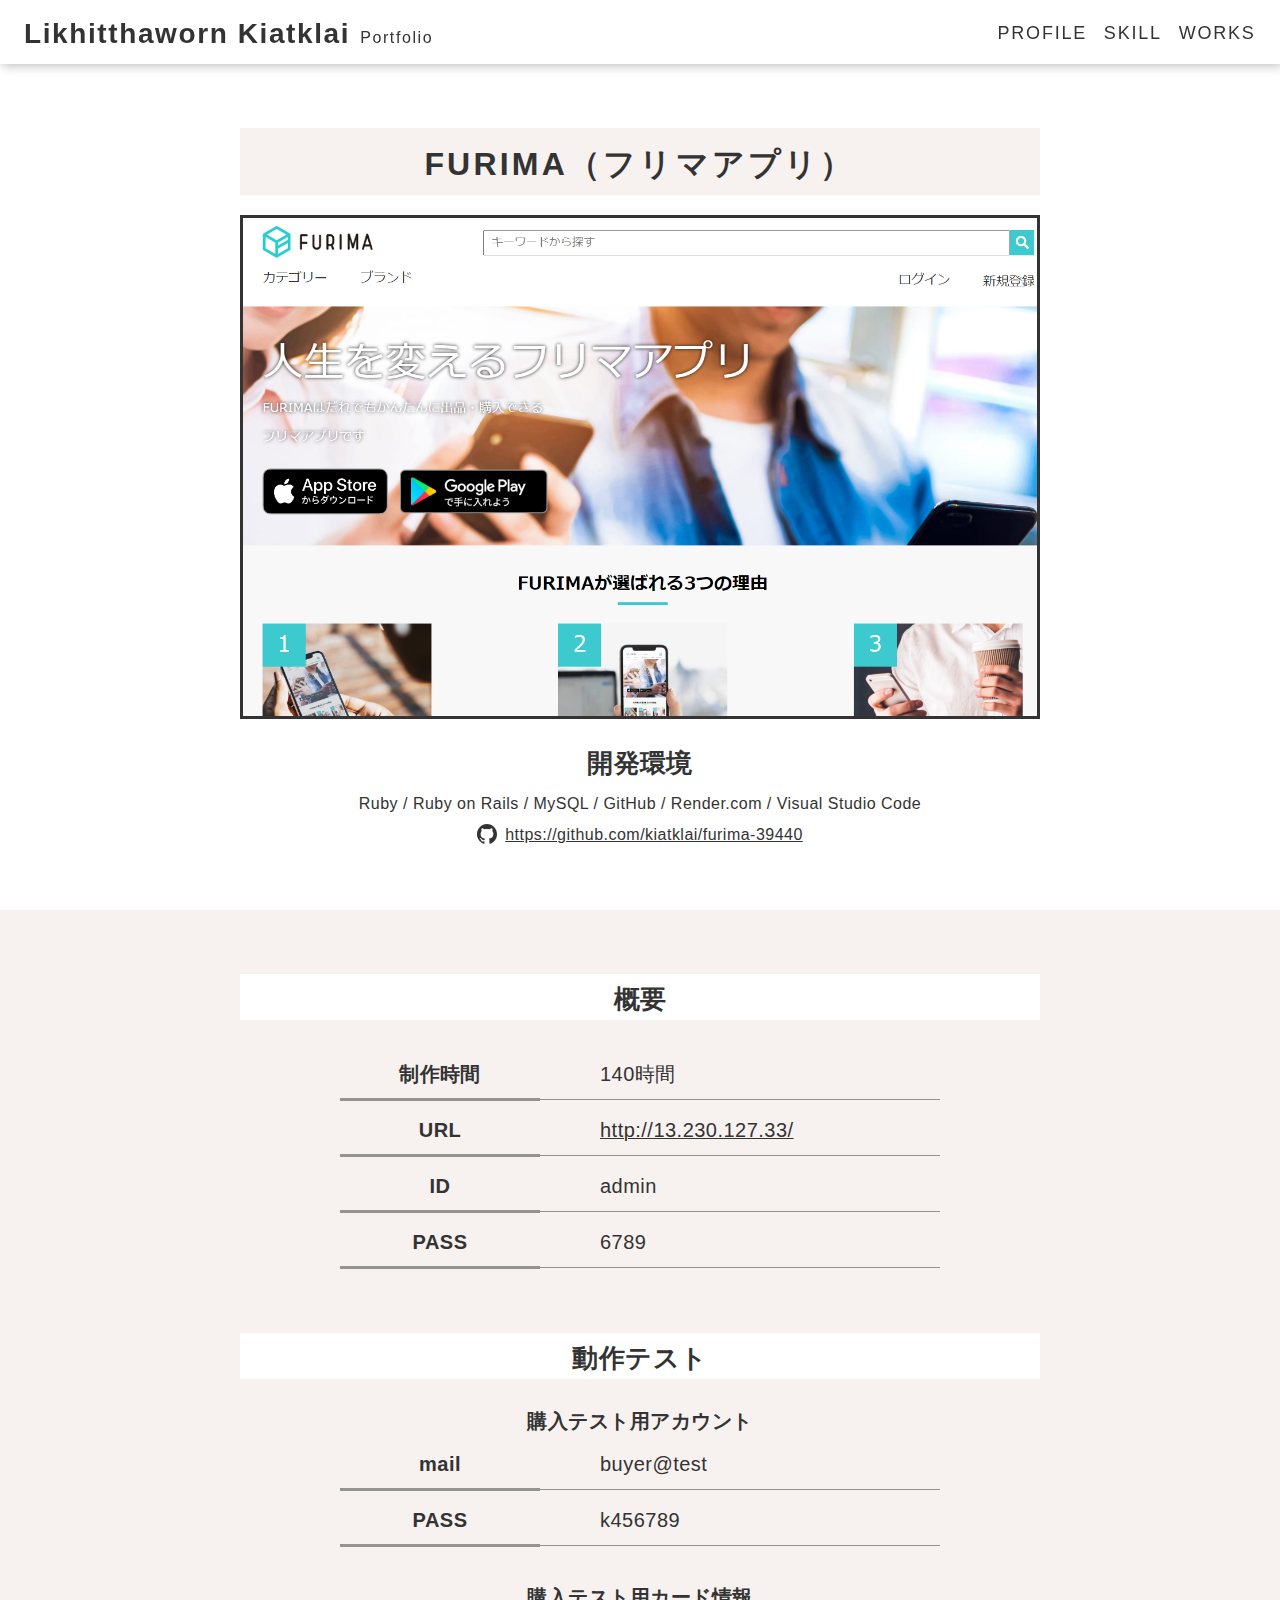
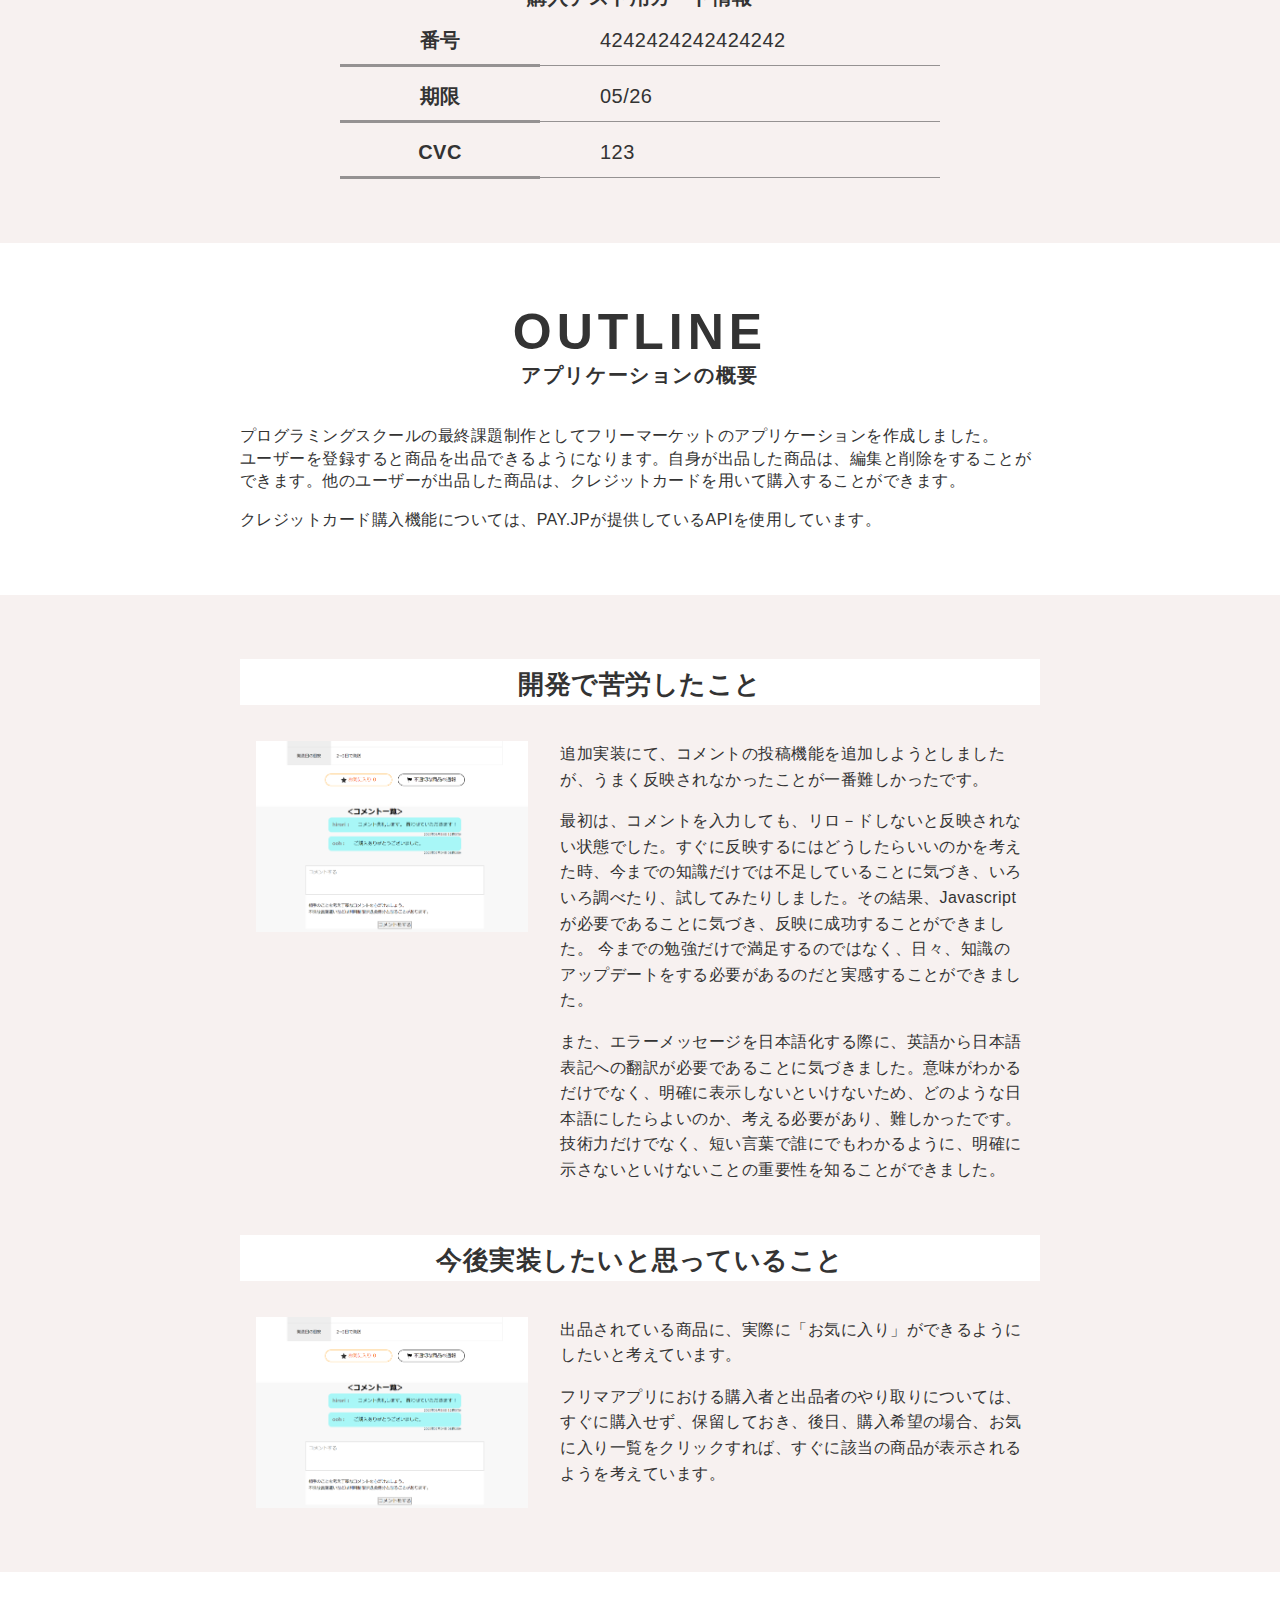
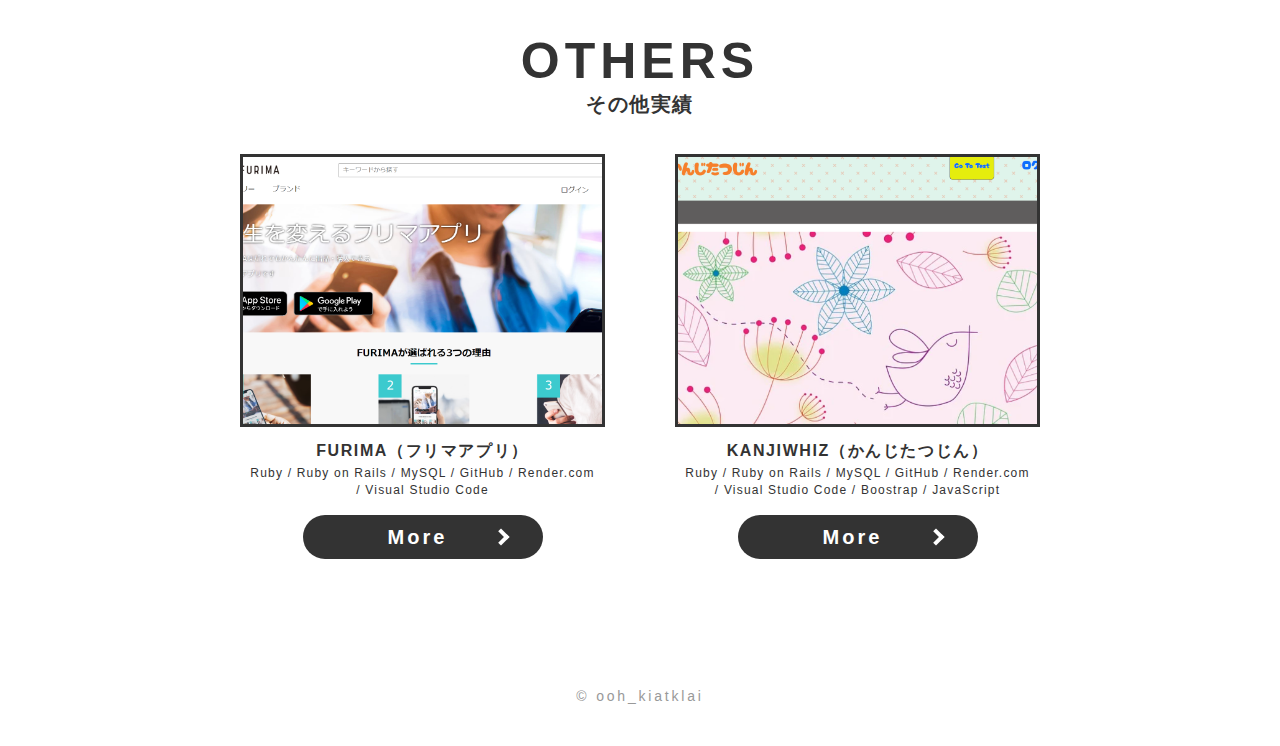
==== works/01.html @ 3df2d47d "first commit" ====
<!DOCTYPE html>
<html>
  <head>
    <meta charset="utf-8">
    <!-- 記載番号：2 -->
    <title>FURIMA（フリマアプリ）</title>
    <meta name="viewport" content="width=device-width, initial-scale=1.0">
    <link rel="stylesheet" href="../css/style.css" />
  </head>
  <body class="p-work">
    <header id="header" class="header">
      <div class="header__logo">
          <h1>
            <a href="../">
              <!-- 記載番号：1 -->
              <span class="header__logo-title">Likhitthaworn Kiatklai</span>
              <span class="header__logo-sub">Portfolio</span>
            </a>
          </h1>
        </div>
        <div class="header__hamburger">
          <i></i>
        </div>
        <nav class="header__gnav">
          <ul class="header__gnav-list">
            <li class="header__gnav-item"><a href="../#a-profile">PROFILE</a></li>
            <li class="header__gnav-item"><a href="../#a-skill">SKILL</a></li>
            <li class="header__gnav-item"><a href="../#a-works">WORKS</a></li>
          </ul>
        </nav>
    </header>
    <main>
      <section class="p-work-firstview">
        <div class="section-inner">
          <!-- 記載番号：2（記載番号2は5行目にもあるので気をつけてください） -->
          <h2>FURIMA（フリマアプリ）</h2>
          <div class="p-work-firstview__pict obj-fit-img">
            <!-- images/01に配置した、FURIMAの画像（PC版）のパスを記載する -->
            <img src="../images/furima.png" class="show-pc">
            <!-- images/01に配置した、FURIMAの画像（SP版）のパスを記載する -->
            <img src="../images/furima.png" class="show-sp">
          </div>
          <div class="p-work-firstview__text-area">
            <h3 class="p-work-firstview__text-titile">開発環境</h3>
            <!-- 記載番号：3 -->
            <p class="p-work-firstview__text">Ruby / Ruby on Rails / MySQL / GitHub / Render.com / Visual Studio Code </p>
            <!-- 記載番号：4 -->
            <p class="p-work-firstview__text-link"><a href="https://github.com/kiatklai/furima-39440" target="_blank">https://github.com/kiatklai/furima-39440</a></p>
          </div>
        </div>
      </section>
      <section class="p-work-summary">
        <div class="section-inner">
          <ul class="p-work-summary__list">
            <li class="p-work-summary__item">
              <h3>概要</h3>
              <table class="p-work-summary__item-table">
                <tr>
                  <th>制作時間</th>
                  <!-- 記載番号：5 -->
                  <td>140時間</td>
                </tr>
                <tr>
                  <th>URL</th>
                  <!-- 記載番号：6 -->
                  <td><a href="http://13.230.127.33/" target="_blank">http://13.230.127.33/</a></td>
                </tr>
                <tr>
                  <th>ID</th>
                  <!-- 記載番号：7 -->
                  <td>admin</td>
                </tr>
                <tr>
                  <th>PASS</th>
                  <!-- 記載番号：8 -->
                  <td>6789</td>
                </tr>
              </table>
            </li>
            <li class="p-work-summary__item">
              <h3>動作テスト</h3>
              <h4>購入テスト用アカウント</h4>
              <table class="p-work-summary__item-table">
                <tr>
                  <th>mail</th>
                  <!-- 記載番号：9 -->
                  <td>buyer@test</td>
                </tr>
                <tr>
                  <th>PASS</th>
                  <!-- 記載番号：10 -->
                  <td>k456789</td>
                </tr>
              </table>
              <h4>購入テスト用カード情報</h4>
              <table class="p-work-summary__item-table">
                <tr>
                  <th>番号</th>
                  <!-- 記載番号：11 -->
                  <td>4242424242424242</td>
                </tr>
                <tr>
                  <th>期限</th>
                  <!-- 記載番号：12 -->
                  <td>05/26</td>
                </tr>
                <tr>
                  <th>CVC</th>
                  <!-- 記載番号：13 -->
                  <td>123</td>
                </tr>
              </table>
            </li>
          </ul>
        </div>
      </section>
      <section class="p-work-outline">
        <div class="section-inner">
          <div class="heading">
            <h2>OUTLINE<span>アプリケーションの概要</span></h2>
          </div>
          <div class="contents">
            <!-- 記載番号：14 -->
            <div class="p-work-outline__text">
              <p>
                プログラミングスクールの最終課題制作としてフリーマーケットのアプリケーションを作成しました。
                <br>
                ユーザーを登録すると商品を出品できるようになります。自身が出品した商品は、編集と削除をすることができます。他のユーザーが出品した商品は、クレジットカードを用いて購入することができます。
              </p>
              <p>
                クレジットカード購入機能については、PAY.JPが提供しているAPIを使用しています。
              </p>
            </div>
          </div>
        </div>
      </section>
      <section class="p-work-about">
        <div class="section-inner">
          <ul class="p-work-about__list">
            <li class="p-work-about__item">
              <h3>開発で苦労したこと</h3>
              <div class="p-work-about__item-block p-work-about__item-block-2column">
                <div class="p-work-about__item-block-pict obj-fit-img">
                  <!-- images/01に配置した、記載内容を表す画像のパスを記載する -->
                  <img src="../images/furima2.png">
                </div>
                <!-- 記載番号：15 -->
                <div class="p-work-about__item-block-text">
                  <p>
                    追加実装にて、コメントの投稿機能を追加しようとしましたが、うまく反映されなかったことが一番難しかったです。
                  </p>
                  <p>
                    最初は、コメントを入力しても、リロ－ドしないと反映されない状態でした。すぐに反映するにはどうしたらいいのかを考えた時、今までの知識だけでは不足していることに気づき、いろいろ調べたり、試してみたりしました。その結果、Javascriptが必要であることに気づき、反映に成功することができました。
                    今までの勉強だけで満足するのではなく、日々、知識のアップデートをする必要があるのだと実感することができました。
                  </p>
                  <p>
                    また、エラーメッセージを日本語化する際に、英語から日本語表記への翻訳が必要であることに気づきました。意味がわかるだけでなく、明確に表示しないといけないため、どのような日本語にしたらよいのか、考える必要があり、難しかったです。技術力だけでなく、短い言葉で誰にでもわかるように、明確に示さないといけないことの重要性を知ることができました。
                  </p>
                </div>
              </div>
            </li>
            <li class="p-work-about__item">
              <h3>今後実装したいと思っていること</h3>
              <div class="p-work-about__item-block p-work-about__item-block-2column">
                <div class="p-work-about__item-block-pict obj-fit-img">
                  <!-- images/01に配置した、記載内容を表す画像のパスを記載する -->
                  <img src="../images/furima2.png">
                </div>
                <!-- 記載番号：16 -->
                <div class="p-work-about__item-block-text">
                  <p>
                    出品されている商品に、実際に「お気に入り」ができるようにしたいと考えています。
                  </p>
                  <p>
                    フリマアプリにおける購入者と出品者のやり取りについては、すぐに購入せず、保留しておき、後日、購入希望の場合、お気に入り一覧をクリックすれば、すぐに該当の商品が表示されるようを考えています。
                  </p>
                </div>
              </div>
            </li>
          </ul>
        </div>
      </section>
      <section class="p-work-others">
        <div class="section-inner">
          <div class="heading">
            <h2>OTHERS<span>その他実績</span></h2>
          </div>
          <div class="contents">
            <ul class="p-work-others__list">
              <li class="p-work-others__item">
                <div class="p-work-others__item-pict">
                  <!-- images/01に配置した、FURIMAの画像（PC版）のパスを記載する -->
                  <a href="01.html" style="background-image:url('../images/furima.png');"></a>
                </div>
                <div class="p-work-others__item-text-block">
                  <!-- 記載番号：15 -->
                  <h3>FURIMA（フリマアプリ）</h3>
                  <!-- 記載番号：16 -->
                  <p>Ruby / Ruby on Rails / MySQL / GitHub / Render.com / Visual Studio Code</p>
                </div>
                <div class="p-work-others__item-btn-block">
                  <a href="01.html" class="button">More</a>
                </div>
              </li>
              <li class="p-work-others__item">
                <div class="p-work-others__item-pict">
                  <!-- images/02に配置した、オリジナルアプリの画像（PC版）のパスを記載する -->
                  <a href="02.html" style="background-image:url('../images/kanjiwhiz1.png');"></a>
                </div>
                <div class="p-work-others__item-text-block">
                  <!-- 記載番号：17 -->
                  <h3>KANJIWHIZ（かんじたつじん）</h3>
                  <!-- 記載番号：18 -->
                  <p>Ruby / Ruby on Rails / MySQL / GitHub / Render.com / Visual Studio Code / Boostrap / JavaScript</p>
                </div>
                <div class="p-work-others__item-btn-block">
                  <a href="02.html" class="button">More</a>
                </div>
              </li>
            </ul>
          </div>
        </div>
      </section>
    </main>
    <!-- 記載番号：1 -->
    <footer id="footer" class="footer"><p>&copy; ooh_kiatklai</p></footer>
    <script src="https://cdn.jsdelivr.net/npm/jquery@3/dist/jquery.min.js"></script>
    <script type="text/javascript" src="../js/ofi.min.js"></script>
    <script type="text/javascript" src="../js/script.js"></script>
  </body>
</html>
---- css/style.css ----
html,body,div,span,applet,object,iframe,h1,h2,h3,h4,h5,h6,p,blockquote,pre,a,abbr,acronym,address,big,cite,code,del,dfn,em,img,ins,kbd,q,s,samp,small,strike,strong,sub,sup,tt,var,b,u,i,center,dl,dt,dd,ol,ul,li,fieldset,form,label,legend,table,caption,tbody,tfoot,thead,tr,th,td,article,aside,canvas,details,embed,figure,figcaption,footer,header,hgroup,menu,nav,output,ruby,section,summary,time,mark,audio,video{margin:0;padding:0;border:0;font-size:100%;font:inherit;vertical-align:baseline}article,aside,details,figcaption,figure,footer,header,hgroup,menu,nav,section{display:block}body{line-height:1}ol,ul{list-style:none}blockquote,q{quotes:none}blockquote:before,blockquote:after,q:before,q:after{content:'';content:none}table{border-collapse:collapse;border-spacing:0}*,::before,::after{-webkit-box-sizing:border-box;box-sizing:border-box;background-repeat:no-repeat}::before,::after{text-decoration:inherit;vertical-align:inherit}html{cursor:default;line-height:1.5;-moz-tab-size:4;-o-tab-size:4;tab-size:4;-webkit-tap-highlight-color:transparent;-ms-text-size-adjust:100%;-webkit-text-size-adjust:100%;word-break:break-word}body{margin:0}h1{font-size:2em;margin:0.67em 0}dl dl,dl ol,dl ul,ol dl,ul dl{margin:0}ol ol,ol ul,ul ol,ul ul{margin:0}hr{color:inherit;height:0;overflow:visible}main{display:block}nav ol,nav ul{list-style:none;padding:0}pre{font-family:monospace, monospace;font-size:1em;overflow:auto;-ms-overflow-style:scrollbar}a{background-color:transparent}abbr[title]{text-decoration:underline;-webkit-text-decoration:underline dotted;text-decoration:underline dotted}b,strong{font-weight:bolder}code,kbd,samp{font-family:monospace, monospace;font-size:1em}small{font-size:80%}audio,canvas,iframe,img,svg,video{vertical-align:middle}audio,video{display:inline-block}audio:not([controls]){display:none;height:0}iframe{border-style:none}img{border-style:none}svg:not([fill]){fill:currentColor}svg:not(:root){overflow:hidden}table{border-collapse:collapse;border-color:inherit;text-indent:0}button,input,select{margin:0}button{overflow:visible;text-transform:none}button,[type="button"],[type="reset"],[type="submit"]{-webkit-appearance:button}fieldset{border:1px solid #a0a0a0;padding:0.35em 0.75em 0.625em}input{overflow:visible}legend{color:inherit;display:table;max-width:100%;white-space:normal}progress{display:inline-block;vertical-align:baseline}select{text-transform:none}textarea{margin:0;overflow:auto;resize:vertical;resize:block}[type="checkbox"],[type="radio"]{padding:0}[type="search"]{-webkit-appearance:textfield;outline-offset:-2px}::-webkit-inner-spin-button,::-webkit-outer-spin-button{height:auto}::-webkit-input-placeholder{color:inherit;opacity:0.54}::-webkit-search-decoration{-webkit-appearance:none}::-webkit-file-upload-button{-webkit-appearance:button;font:inherit}::-moz-focus-inner{border-style:none;padding:0}:-moz-focusring{outline:1px dotted ButtonText}:-moz-ui-invalid{box-shadow:none}details{display:block}dialog{background-color:white;border:solid;color:black;display:block;height:-moz-fit-content;height:-webkit-fit-content;height:fit-content;left:0;margin:auto;padding:1em;position:absolute;right:0;width:-moz-fit-content;width:-webkit-fit-content;width:fit-content}dialog:not([open]){display:none}summary{display:list-item}canvas{display:inline-block}template{display:none}a,area,button,input,label,select,summary,textarea,[tabindex]{-ms-touch-action:manipulation}[hidden]{display:none}[aria-busy="true"]{cursor:progress}[aria-controls]{cursor:pointer}[aria-disabled="true"],[disabled]{cursor:not-allowed}[aria-hidden="false"][hidden]{display:initial}[aria-hidden="false"][hidden]:not(:focus){clip:rect(0, 0, 0, 0);position:absolute}html{text-rendering:optimizeLegibility;height:100%;-webkit-box-sizing:border-box;box-sizing:border-box;font-size:62.5%}body{font-family:"Avenir","ヒラギノ角ゴ Pro","Hiragino Kaku Gothic Pro","Meiryo UI","メイリオ",Meiryo,"ＭＳ Ｐゴシック","MS PGothic",sans-serif;font-size:1.6rem;font-weight:400;line-height:1.4;letter-spacing:.03em;color:#333}a{text-decoration:underline;color:#333;-webkit-transition:.2s;transition:.2s}a:hover,a:active,a:focus{text-decoration:none}img{width:100%}img[src*="_pc"]{display:block;width:100%}@media screen and (max-width: 599px){img[src*="_pc"]{display:none}}img[src*="_sp"]{display:none}@media screen and (max-width: 599px){img[src*="_sp"]{display:block;width:100%}}.show-pc{display:block !important}@media screen and (max-width: 599px){.show-pc{display:none !important}}.show-sp{display:none !important}@media screen and (max-width: 599px){.show-sp{display:block !important}}section{padding:64px 3%}@media screen and (max-width: 599px){section{padding:40px 5%}}section:nth-of-type(2n){background-color:#F7F1F0}.section-inner{width:100%;max-width:800px;margin:0 auto}.heading h2{font-size:5rem;font-weight:800;text-align:center;letter-spacing:.1em;line-height:1}@media screen and (max-width: 599px){.heading h2{font-size:3rem}}.heading h2 span{display:block;margin:8px 0 0 0;font-size:2rem;letter-spacing:.08em;line-height:1}@media screen and (max-width: 599px){.heading h2 span{font-size:1.2rem}}.contents{margin:40px 0 0 0}@media screen and (max-width: 599px){.contents{margin:24px 0 0 0}}.bg-primary-color{background-color:#F7F1F0}.button{display:inline-block;position:relative;width:100%;max-width:240px;margin:0 auto;padding:.6em 3em .6em 2.5em;background:#333;border:0;border-radius:100px;text-align:center;color:#fff;font-size:2rem;font-weight:700;letter-spacing:.15em;line-height:1;text-decoration:none;-webkit-transition:.2s;transition:.2s;cursor:pointer}@media screen and (max-width: 767px){.button{padding:.6em 3em .6em 2.5em}}.button:after{content:"";position:absolute;top:50%;right:1.8em;width:.6em;height:.6em;border-top:4px solid #fff;border-right:4px solid #fff;-webkit-transition:.2s;transition:.2s;-webkit-transform:translateY(-50%) rotate(45deg);-ms-transform:translateY(-50%) rotate(45deg);transform:translateY(-50%) rotate(45deg)}.button:hover{opacity:.8}.button:hover:after{right:1.6em}.obj-fit-img img{font-family:"object-fit:cover";-o-object-fit:cover;object-fit:cover}.header{position:fixed;width:100%;padding:20px 24px 16px;background:rgba(255,255,255,0.7);-webkit-box-shadow:2px 2px 10px rgba(0,0,0,0.25);box-shadow:2px 2px 10px rgba(0,0,0,0.25);z-index:100;display:-webkit-box;display:-ms-flexbox;display:flex;-webkit-box-pack:justify;-ms-flex-pack:justify;justify-content:space-between;-webkit-box-align:center;-ms-flex-align:center;align-items:center}.header__logo h1{font-size:1.6rem;font-weight:400;letter-spacing:.1em;line-height:1;margin:0}.header__logo h1 a{text-decoration:none;-webkit-transition:.2s;transition:.2s}.header__logo h1 a:hover{opacity:.8}.header__logo-title{font-size:2.8rem;font-weight:900}@media screen and (max-width: 599px){.header__logo-title{font-size:2.4rem}}.header__logo-sub{margin:0 0 0 4px}@media screen and (max-width: 599px){.header__logo-sub{font-size:1.4rem}}@media screen and (max-width: 599px){.header__gnav{position:absolute;top:0;left:50%;-webkit-transform:translateX(-50%);-ms-transform:translateX(-50%);transform:translateX(-50%);width:100vw;height:100vh;background:#fff;z-index:110;opacity:0;-webkit-transition:visibility 0.5s, opacity 0.5s;transition:visibility 0.5s, opacity 0.5s;visibility:hidden}}.header__gnav-list{display:-webkit-box;display:-ms-flexbox;display:flex}@media screen and (max-width: 599px){.header__gnav-list{-ms-flex-wrap:wrap;flex-wrap:wrap}}@media screen and (max-width: 599px){.header__gnav-item{width:100%;margin:80px 0 0 0;padding:24px 0;text-align:center}}.header__gnav-item+.header__gnav-item{margin:0 0 0 16px}@media screen and (max-width: 599px){.header__gnav-item+.header__gnav-item{margin:0}}.header__gnav-item a{position:relative;font-size:1.8rem;letter-spacing:.1em;text-decoration:none;padding:0 .02em}@media screen and (max-width: 599px){.header__gnav-item a{display:block;font-size:2.4rem;letter-spacing:.15em}}.header__gnav-item a:before{content:'';position:absolute;left:0;bottom:-2px;width:0%;height:1px;background:#333;z-index:-1;-webkit-transition:all .3s;transition:all .3s}@media screen and (max-width: 599px){.header__gnav-item a:before{content:none}}.header__gnav-item a:hover:before{width:100%}.header .header__hamburger{display:none}@media screen and (max-width: 599px){.header .header__hamburger{z-index:100;position:relative;display:block;height:32px;width:32px;z-index:150}}.header .header__hamburger:hover{cursor:pointer}.header .header__hamburger>i{position:absolute;width:100%;height:3px;top:50%;left:50%;background-color:#333;pointer-events:auto;-webkit-transform:translateX(-50%) translateY(-50%);-ms-transform:translateX(-50%) translateY(-50%);transform:translateX(-50%) translateY(-50%)}.header .header__hamburger>i:before,.header .header__hamburger>i:after{position:absolute;display:block;width:100%;height:3px;left:50%;background-color:#333;content:"";-webkit-transition:-webkit-transform 0.35s;transition:-webkit-transform 0.35s;transition:transform 0.35s;transition:transform 0.35s, -webkit-transform 0.35s;-webkit-transform-origin:50% 50%;-ms-transform-origin:50% 50%;transform-origin:50% 50%}.header .header__hamburger>i:before{-webkit-transform:translate(-50%, -12px);-ms-transform:translate(-50%, -12px);transform:translate(-50%, -12px)}.header .header__hamburger>i:after{-webkit-transform:translate(-50%, 12px);-ms-transform:translate(-50%, 12px);transform:translate(-50%, 12px)}.header .header__hamburger.is-active>i{background-color:transparent}.header .header__hamburger.is-active>i:before{-webkit-transform:translate(-50%, -50%) rotate(45deg);-ms-transform:translate(-50%, -50%) rotate(45deg);transform:translate(-50%, -50%) rotate(45deg)}.header .header__hamburger.is-active>i:after{-webkit-transform:translate(-50%, -50%) rotate(-45deg);-ms-transform:translate(-50%, -50%) rotate(-45deg);transform:translate(-50%, -50%) rotate(-45deg)}@media screen and (max-width: 599px){.header .header__hamburger.is-active ~ .header__gnav{display:block;visibility:visible;opacity:1}}.footer{padding:0 5% 40px;color:#999;font-size:1.4rem;text-align:center;letter-spacing:.2em}@media screen and (max-width: 767px){.footer{padding:24px 5% 24px}}.firstview{padding:132px 5% 64px;background:#F7F1F0;overflow:hidden}@media screen and (max-width: 599px){.firstview{padding:132px 5% 80px}}.firstview-bg{position:relative;background:#F7F1F0;background-repeat:no-repeat, no-repeat;background-size:cover}.firstview-bg:before{content:"";position:absolute;width:500px;height:230px;background:url("../images/bg-firstview-left_pc.png") no-repeat border-box left top/contain;top:0;left:0}@media screen and (max-width: 599px){.firstview-bg:before{width:240px;height:140px;background:url("../images/bg-firstview-left_sp.png") no-repeat border-box left top/contain}}.firstview-bg:after{content:"";position:absolute;width:500px;height:220px;background:url("../images/bg-firstview-right_pc.png") no-repeat border-box right bottom/contain;bottom:0;right:0}@media screen and (max-width: 599px){.firstview-bg:after{width:200px;height:100px;background:url("../images/bg-firstview-right_sp.png") no-repeat border-box right bottom/contain}}.firstview__inner{position:relative;margin:0 auto;z-index:50}.firstview__main{display:-webkit-box;display:-ms-flexbox;display:flex;-webkit-box-pack:center;-ms-flex-pack:center;justify-content:center}@media screen and (max-width: 599px){.firstview__main{-webkit-box-orient:vertical;-webkit-box-direction:normal;-ms-flex-direction:column;flex-direction:column;-webkit-box-align:center;-ms-flex-align:center;align-items:center}}.firstview__main-pict img{width:200px;height:200px}@media screen and (max-width: 599px){.firstview__main-pict img{width:140px;height:140px}}.firstview__info{display:-webkit-box;display:-ms-flexbox;display:flex;-webkit-box-orient:vertical;-webkit-box-direction:normal;-ms-flex-direction:column;flex-direction:column;-webkit-box-pack:center;-ms-flex-pack:center;justify-content:center;margin:0 0 30px 100px}@media screen and (max-width: 1024px){.firstview__info{margin:0 0 30px 40px}}@media screen and (max-width: 599px){.firstview__info{margin:24px 0 0 0}}.firstview__info h2{display:-webkit-box;display:-ms-flexbox;display:flex;-webkit-box-align:baseline;-ms-flex-align:baseline;align-items:baseline;letter-spacing:.1em;line-height:1;margin:0}@media screen and (max-width: 767px){.firstview__info h2{-ms-flex-wrap:wrap;flex-wrap:wrap}}@media screen and (max-width: 599px){.firstview__info h2{text-align:center}}.firstview__info-name{font-size:2.8rem;font-weight:900}@media screen and (max-width: 599px){.firstview__info-name{font-size:2.6rem;width:100%}}.firstview__info-name-sm{margin:0 0 0 8px;font-size:1.8rem;font-weight:300}@media screen and (max-width: 767px){.firstview__info-name-sm{width:100%;margin:8px 0 0 0;text-align:left}}@media screen and (max-width: 599px){.firstview__info-name-sm{text-align:center;letter-spacing:.08em}}.firstview__info-origin-list{margin:16px 0 0 0}@media screen and (max-width: 599px){.firstview__info-origin-list{text-align:center}}.firstview__info-origin-item{margin:4px 0 0 0;font-weight:700}.firstview__info-account-list{display:-webkit-box;display:-ms-flexbox;display:flex;margin:20px 0 0 0}@media screen and (max-width: 599px){.firstview__info-account-list{-webkit-box-pack:center;-ms-flex-pack:center;justify-content:center}}.firstview__info-account-item{max-width:60px;margin:4px 0 0 0;text-align:center}.firstview__info-account-item+.firstview__info-account-item{margin:0 0 0 20px}@media screen and (max-width: 599px){.firstview__info-account-item+.firstview__info-account-item{margin:0 0 0 16px}}.firstview__info-account-item a{display:block;-webkit-transition:.2s;transition:.2s}.firstview__info-account-item a:hover{opacity:.8}.firstview__info-account-item a .firstview__info-account-pict{max-width:50px}.firstview__info-account-item a .firstview__info-account-name{display:inline-block;margin:4px 0 0 0;color:#999}.firstview__point{max-width:640px;margin:32px auto 0}.firstview__point-heading{text-align:center}.firstview__point-heading h3{position:relative;font-size:2.8rem;font-weight:800;line-height:1;padding:0 0 16px 0}.firstview__point-heading h3:before{content:"";position:absolute;left:50%;bottom:0;display:inline-block;width:50px;height:1px;-webkit-transform:translate(-50%);-ms-transform:translate(-50%);transform:translate(-50%);background-color:#333;opacity:.5}.firstview__point-list{display:-webkit-box;display:-ms-flexbox;display:flex;-webkit-box-orient:vertical;-webkit-box-direction:normal;-ms-flex-direction:column;flex-direction:column;margin:32px 0 0 30px}@media screen and (max-width: 599px){.firstview__point-list{margin:16px 0 0 0}}.firstview__point-item{width:auto;padding-left:1em;text-indent:-1em;font-size:2rem;font-weight:700;line-height:1.6;text-shadow:1px 0 0 #F7F1F0,1px 1px 0 #F7F1F0,0 1px 0 #F7F1F0,-1px 1px 0 #F7F1F0,-1px 0 0 #F7F1F0,-1px -1px 0 #F7F1F0,0 -1px 0 #F7F1F0,1px -1px 0 #F7F1F0}@media screen and (max-width: 599px){.firstview__point-item{font-size:1.8rem}}.firstview__point-item+.firstview__point-item{margin:16px 0 0 0}@media screen and (max-width: 599px){.firstview__point-item+.firstview__point-item{margin:8px 0 0 0}}.firstview__point-item::before{content:"";width:8px;height:8px;display:inline-block;background-color:#333;position:relative;top:-3px;margin-right:10px}.profile__text-area p{font-weight:400;line-height:1.6;letter-spacing:.08em}.profile__text-area p+p{margin:32px 0 0 0}@media screen and (max-width: 599px){.profile__text-area p+p{margin:16px 0 0 0}}.skill__item{text-align:center}.skill__item+.skill__item{margin:64px 0 0 0}@media screen and (max-width: 599px){.skill__item+.skill__item{margin:32px 0 0 0}}.skill__item h3{padding:12px 3% 8px;background-color:#fff;font-size:2rem;line-height:1;font-weight:700}@media screen and (max-width: 599px){.skill__item h3{font-size:1.8rem}}.skill__item h4{margin:16px 0 0 0;font-size:2rem;line-height:1;font-weight:700}@media screen and (max-width: 599px){.skill__item h4{margin:20px 0 0 0}}.skill__item p{margin:16px 0 0 0;line-height:1.6}@media screen and (max-width: 599px){.skill__item p{margin:12px 0 0 0;padding:0 3%;font-size:1.4rem}}.skill__item p+P{margin:4px 0 0 0}.skill__text-area{margin:40px 0 0 0}@media screen and (max-width: 599px){.skill__text-area{margin:24px 0 0 0}}.skill__text-area p{line-height:1.6}@media screen and (max-width: 599px){.skill__text-area p{font-size:1.5rem}}.skill__text-area p+p{margin:24px 0 0 0}@media screen and (max-width: 599px){.skill__text-area p+p{margin:8px 0 0 0}}.works__list{display:-webkit-box;display:-ms-flexbox;display:flex;-ms-flex-wrap:wrap;flex-wrap:wrap}.works__item{width:calc(1 / 2 * 100% - 35px);margin:0 0 64px 0}@media screen and (max-width: 1024px){.works__item{width:calc(1 / 2 * 100% - 20px);margin:0 0 40px 0}}@media screen and (max-width: 767px){.works__item{width:calc(1 / 2 * 100% - 12px)}}@media screen and (max-width: 599px){.works__item{width:100%;margin:0}}.works__item:nth-child(2n){margin:0 0 0 70px}@media screen and (max-width: 1024px){.works__item:nth-child(2n){margin:0 0 0 40px}}@media screen and (max-width: 767px){.works__item:nth-child(2n){margin:0 0 0 24px}}@media screen and (max-width: 599px){.works__item+.works__item{margin:48px 0 0 0}}.works__item-pict{border:3px solid #333;overflow:hidden}.works__item-pict a{display:block;padding:calc(272 / 365 * 100% / 2);background:no-repeat;background-size:cover;background-position:center}.works__item-pict a img{padding:100%;-webkit-transition:.2s;transition:.2s}.works__item-pict a:hover{-webkit-transform:scale(1.1, 1.1);-ms-transform:scale(1.1, 1.1);transform:scale(1.1, 1.1)}.works__item-pict a:hover img{-webkit-transform:scale(1.1, 1.1);-ms-transform:scale(1.1, 1.1);transform:scale(1.1, 1.1)}.works__item-text-block{text-align:center;margin:12px 0 0 0;padding:0 .5em}.works__item-text-block h3{font-size:1.6rem;font-weight:700;letter-spacing:0.1em;line-height:1.5}@media screen and (max-width: 599px){.works__item-text-block h3{font-size:2rem}}.works__item-text-block p{margin:2px 0 0 0;font-size:1.2rem;letter-spacing:.1em}@media screen and (max-width: 599px){.works__item-text-block p{font-size:1.4rem}}.works__item-btn-block{display:-webkit-box;display:-ms-flexbox;display:flex;-webkit-box-pack:center;-ms-flex-pack:center;justify-content:center;margin:16px 0 0 0}.p-work-firstview .section-inner{padding:64px 0 0}@media screen and (max-width: 599px){.p-work-firstview .section-inner{padding:80px 0 0}}.p-work-firstview h2{padding:14px 16px 8px;background:#F7F1F0;font-size:3.2rem;font-weight:800;text-align:center;letter-spacing:.1em}@media screen and (max-width: 599px){.p-work-firstview h2{font-size:2.6rem}}.p-work-firstview__pict{margin:20px 0 0 0;border:3px solid #333}.p-work-firstview__text-area{margin:24px 0 0 0;text-align:center}@media screen and (max-width: 599px){.p-work-firstview__text-area{margin:16px 0 0 0}}.p-work-firstview__text-area h3{font-size:2.6rem;font-weight:700;line-height:1.6}.p-work-firstview__text{margin:6px 0 0 0;line-height:1.6}.p-work-firstview__text-link{display:-webkit-box;display:-ms-flexbox;display:flex;-webkit-box-pack:center;-ms-flex-pack:center;justify-content:center;-webkit-box-align:start;-ms-flex-align:start;align-items:flex-start;margin:8px 0 0 0}.p-work-firstview__text-link:before{content:"";display:inline-block;width:20px;height:20px;background-image:url("../images/icon-firstview-info-github.svg");background-size:contain;vertical-align:bottom;margin:0 8px 0 0}.p-work-summary__item{text-align:center}.p-work-summary__item+.p-work-summary__item{margin:64px 0 0 0}@media screen and (max-width: 599px){.p-work-summary__item+.p-work-summary__item{margin:32px 0 0 0}}.p-work-summary__item h3{padding:12px 3% 8px;font-size:2.6rem;line-height:1;font-weight:700;background-color:#fff}@media screen and (max-width: 599px){.p-work-summary__item h3{font-size:2.2rem}}.p-work-summary__item h4{margin:32px 0 0 0;font-size:2rem;line-height:1;font-weight:700}@media screen and (max-width: 599px){.p-work-summary__item h4{margin:20px 0 0 0;font-size:2rem}}.p-work-summary__item h4+.p-work-summary__item-table{margin:4px auto 0}@media screen and (max-width: 599px){.p-work-summary__item h4+.p-work-summary__item-table{margin:8px auto 0}}.p-work-summary__item-table{width:100%;max-width:600px;margin:25px auto 0}.p-work-summary__item-table+h4{margin:40px 0 0 0}@media screen and (max-width: 599px){.p-work-summary__item-table tr{display:-webkit-box;display:-ms-flexbox;display:flex;-ms-flex-wrap:wrap;flex-wrap:wrap}}.p-work-summary__item-table tr+tr{padding:15px 0 0}.p-work-summary__item-table th{width:calc(1 / 3 * 100%);padding:15px 0 10px;border-bottom:3px solid rgba(51,51,51,0.5);font-size:2rem;font-weight:700;text-align:center}@media screen and (max-width: 599px){.p-work-summary__item-table th{width:100%;padding:0;border-bottom:none;font-size:1.8rem}}.p-work-summary__item-table td{width:calc(2 / 3 * 100%);padding:0 0 0 60px;border-bottom:1px solid rgba(51,51,51,0.5);font-size:2rem;text-align:left}@media screen and (max-width: 599px){.p-work-summary__item-table td{width:100%;padding:4px 0 8px;font-size:1.6rem;text-align:center}}.p-work-summary__item-table td a{text-decoration-thickness:1px}.p-work-outline__text p+p{margin:16px 0 0 0}@media screen and (max-width: 599px){.p-work-outline__text p+p{margin:12px 0 0 0}}.p-work-about__item+.p-work-about__item{margin:52px 0 0 0}@media screen and (max-width: 599px){.p-work-about__item+.p-work-about__item{margin:32px 0 0 0}}.p-work-about__item h3{padding:12px 3% 8px;background-color:#fff;font-size:2.6rem;line-height:1;font-weight:700;text-align:center}@media screen and (max-width: 599px){.p-work-about__item h3{font-size:1.8rem}}.p-work-about__item-block{margin:24px 0 0 0;padding:0 16px 0}@media screen and (max-width: 599px){.p-work-about__item-block{margin:18px 0 0 0;padding:0 8px 0}}.p-work-about__item-block-2column{display:-webkit-box;display:-ms-flexbox;display:flex;-webkit-box-pack:center;-ms-flex-pack:center;justify-content:center;margin:36px 0 0 0}@media screen and (max-width: 599px){.p-work-about__item-block-2column{-ms-flex-wrap:wrap;flex-wrap:wrap}}.p-work-about__item-block-pict{max-width:300px;width:calc(3 / 11 * 100% + 100px)}@media screen and (max-width: 599px){.p-work-about__item-block-pict{max-width:160px;width:100%}}.p-work-about__item-block-text{width:calc(8 / 11 * 100% - 32px);margin:0 0 0 32px}@media screen and (max-width: 599px){.p-work-about__item-block-text{width:100%;margin:16px 0 0 0}}.p-work-about__item-block p{line-height:1.6}.p-work-about__item-block p+p{margin:16px 0 0 0}@media screen and (max-width: 599px){.p-work-about__item-block p+p{margin:8px 0 0 0}}.p-work-others__list{display:-webkit-box;display:-ms-flexbox;display:flex;-ms-flex-wrap:wrap;flex-wrap:wrap}.p-work-others__item{width:calc(1 / 2 * 100% - 35px);margin:0 0 64px 0}@media screen and (max-width: 1024px){.p-work-others__item{width:calc(1 / 2 * 100% - 20px);margin:0 0 40px 0}}@media screen and (max-width: 767px){.p-work-others__item{width:calc(1 / 2 * 100% - 12px)}}@media screen and (max-width: 599px){.p-work-others__item{width:100%;margin:0}}.p-work-others__item:nth-child(2n){margin:0 0 0 70px}@media screen and (max-width: 1024px){.p-work-others__item:nth-child(2n){margin:0 0 0 40px}}@media screen and (max-width: 767px){.p-work-others__item:nth-child(2n){margin:0 0 0 24px}}@media screen and (max-width: 599px){.p-work-others__item+.p-work-others__item{margin:48px 0 0 0}}.p-work-others__item-pict{border:3px solid #333;overflow:hidden}.p-work-others__item-pict a{display:block;padding:calc(272 / 365 * 100% / 2);background:no-repeat;background-size:cover;background-position:center}.p-work-others__item-pict a img{-webkit-transition:.2s;transition:.2s}.p-work-others__item-pict a:hover{-webkit-transform:scale(1.1, 1.1);-ms-transform:scale(1.1, 1.1);transform:scale(1.1, 1.1)}.p-work-others__item-pict a:hover img{-webkit-transform:scale(1.1, 1.1);-ms-transform:scale(1.1, 1.1);transform:scale(1.1, 1.1)}.p-work-others__item-text-block{text-align:center;margin:12px 0 0 0;padding:0 .5em}.p-work-others__item-text-block h3{font-size:1.6rem;font-weight:700;letter-spacing:0.1em;line-height:1.5}@media screen and (max-width: 599px){.p-work-others__item-text-block h3{font-size:2rem}}.p-work-others__item-text-block p{margin:2px 0 0 0;font-size:1.2rem;letter-spacing:.1em}@media screen and (max-width: 599px){.p-work-others__item-text-block p{font-size:1.4rem}}.p-work-others__item-btn-block{display:-webkit-box;display:-ms-flexbox;display:flex;-webkit-box-pack:center;-ms-flex-pack:center;justify-content:center;margin:16px 0 0 0}
/*# sourceMappingURL=style.css.map */
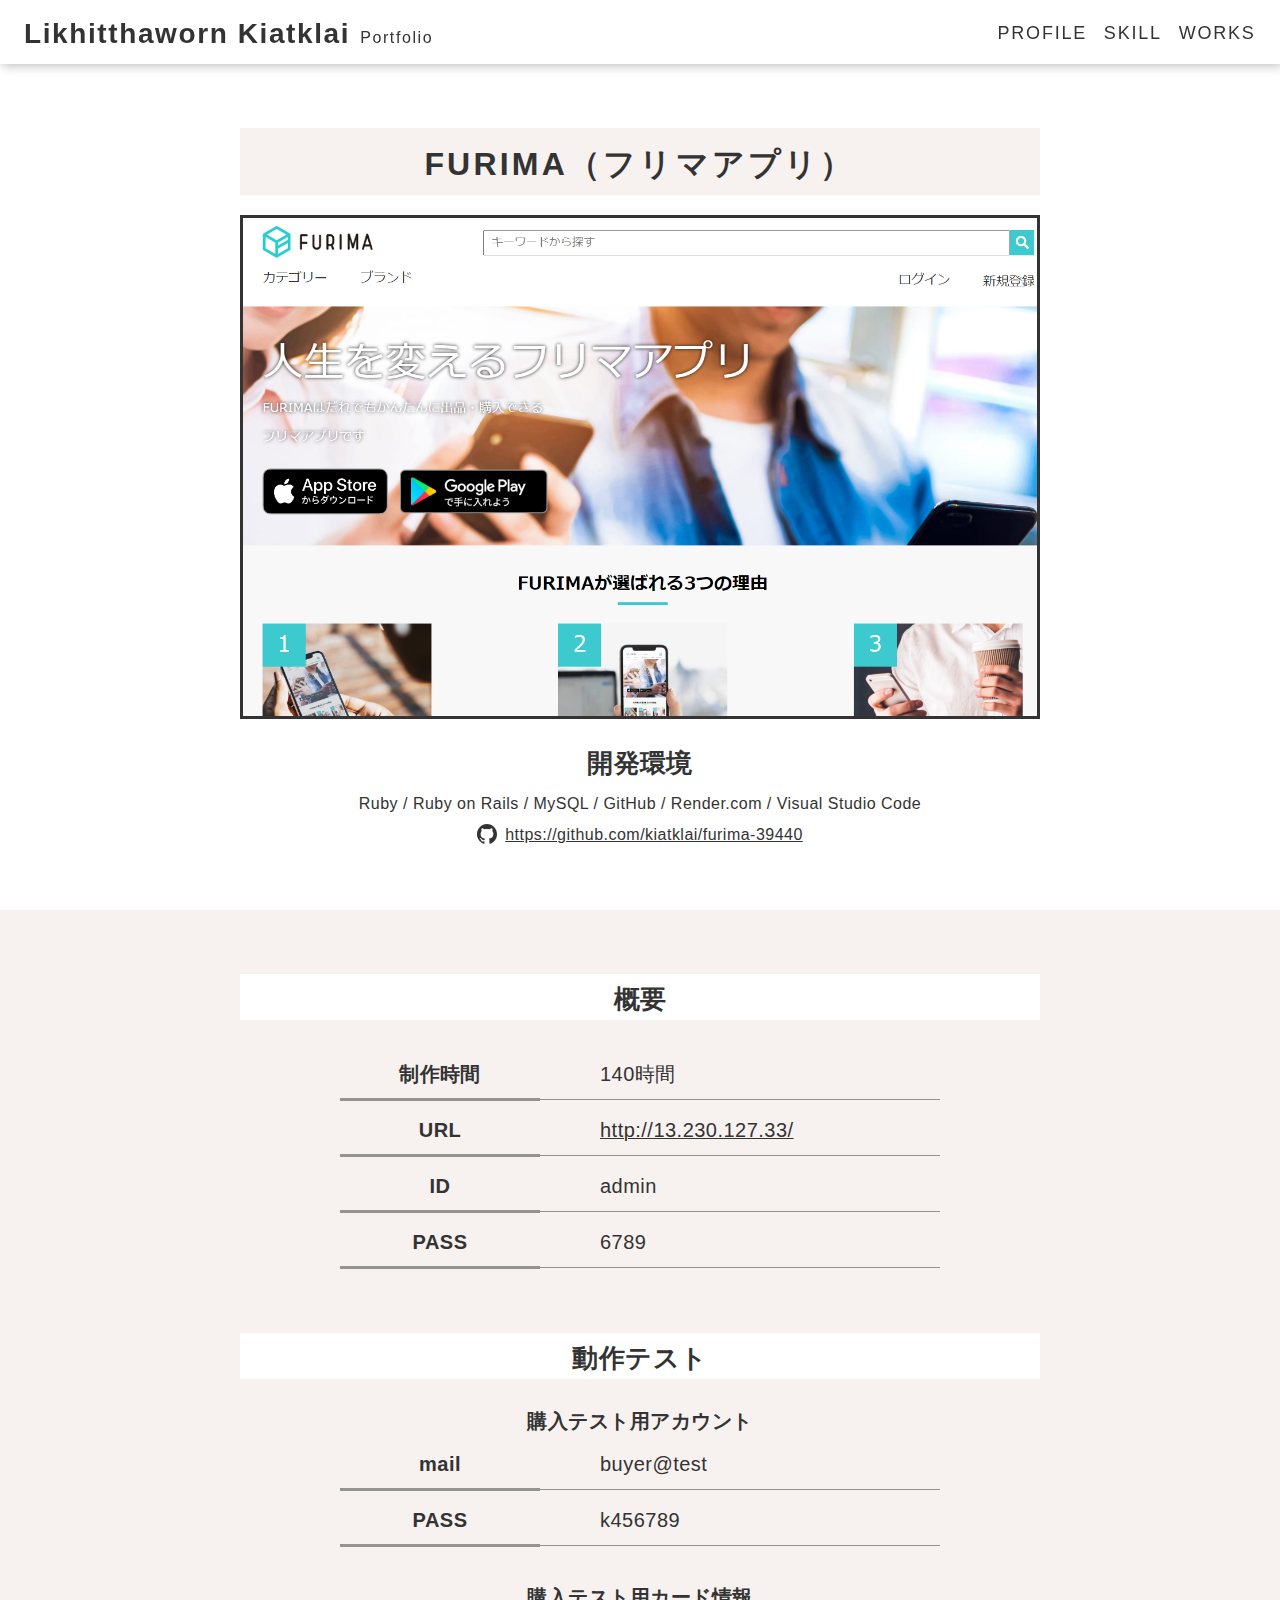
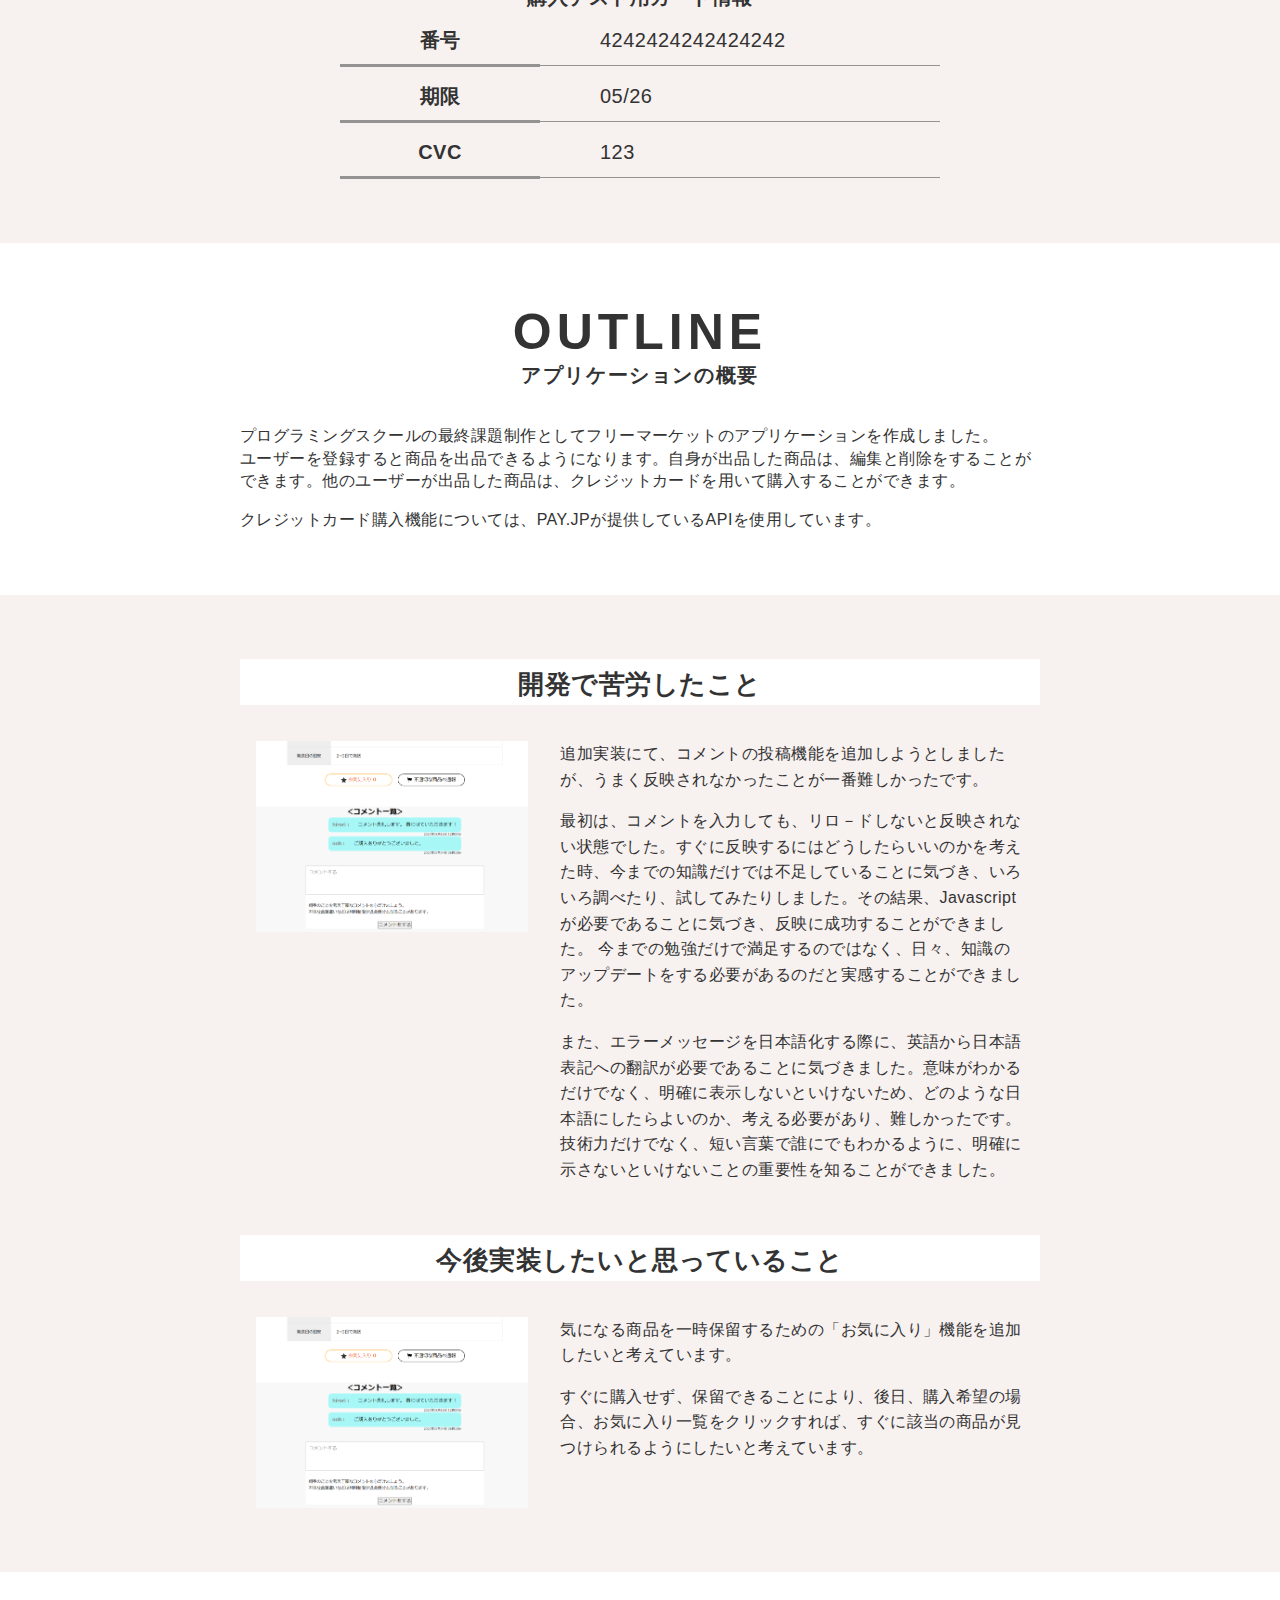
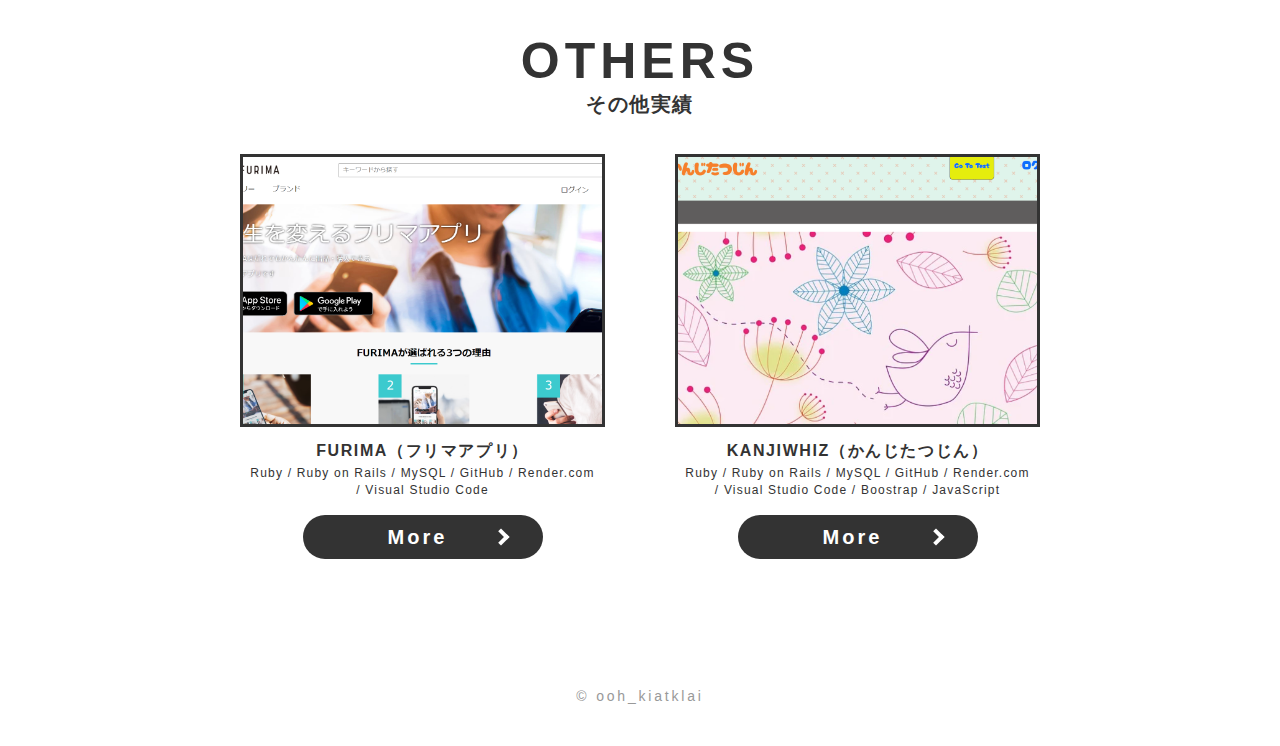
==== commit 76242b97: "内容修正" ====
--- a/works/01.html
+++ b/works/01.html
@@ -2,7 +2,6 @@
 <html>
   <head>
     <meta charset="utf-8">
-    <!-- 記載番号：2 -->
     <title>FURIMA（フリマアプリ）</title>
     <meta name="viewport" content="width=device-width, initial-scale=1.0">
     <link rel="stylesheet" href="../css/style.css" />
@@ -12,7 +11,6 @@
       <div class="header__logo">
           <h1>
             <a href="../">
-              <!-- 記載番号：1 -->
               <span class="header__logo-title">Likhitthaworn Kiatklai</span>
               <span class="header__logo-sub">Portfolio</span>
             </a>
@@ -32,19 +30,14 @@
     <main>
       <section class="p-work-firstview">
         <div class="section-inner">
-          <!-- 記載番号：2（記載番号2は5行目にもあるので気をつけてください） -->
           <h2>FURIMA（フリマアプリ）</h2>
           <div class="p-work-firstview__pict obj-fit-img">
-            <!-- images/01に配置した、FURIMAの画像（PC版）のパスを記載する -->
             <img src="../images/furima.png" class="show-pc">
-            <!-- images/01に配置した、FURIMAの画像（SP版）のパスを記載する -->
             <img src="../images/furima.png" class="show-sp">
           </div>
           <div class="p-work-firstview__text-area">
             <h3 class="p-work-firstview__text-titile">開発環境</h3>
-            <!-- 記載番号：3 -->
             <p class="p-work-firstview__text">Ruby / Ruby on Rails / MySQL / GitHub / Render.com / Visual Studio Code </p>
-            <!-- 記載番号：4 -->
             <p class="p-work-firstview__text-link"><a href="https://github.com/kiatklai/furima-39440" target="_blank">https://github.com/kiatklai/furima-39440</a></p>
           </div>
         </div>
@@ -57,22 +50,18 @@
               <table class="p-work-summary__item-table">
                 <tr>
                   <th>制作時間</th>
-                  <!-- 記載番号：5 -->
                   <td>140時間</td>
                 </tr>
                 <tr>
                   <th>URL</th>
-                  <!-- 記載番号：6 -->
                   <td><a href="http://13.230.127.33/" target="_blank">http://13.230.127.33/</a></td>
                 </tr>
                 <tr>
                   <th>ID</th>
-                  <!-- 記載番号：7 -->
                   <td>admin</td>
                 </tr>
                 <tr>
                   <th>PASS</th>
-                  <!-- 記載番号：8 -->
                   <td>6789</td>
                 </tr>
               </table>
@@ -83,12 +72,10 @@
               <table class="p-work-summary__item-table">
                 <tr>
                   <th>mail</th>
-                  <!-- 記載番号：9 -->
                   <td>buyer@test</td>
                 </tr>
                 <tr>
                   <th>PASS</th>
-                  <!-- 記載番号：10 -->
                   <td>k456789</td>
                 </tr>
               </table>
@@ -96,17 +83,14 @@
               <table class="p-work-summary__item-table">
                 <tr>
                   <th>番号</th>
-                  <!-- 記載番号：11 -->
                   <td>4242424242424242</td>
                 </tr>
                 <tr>
                   <th>期限</th>
-                  <!-- 記載番号：12 -->
                   <td>05/26</td>
                 </tr>
                 <tr>
                   <th>CVC</th>
-                  <!-- 記載番号：13 -->
                   <td>123</td>
                 </tr>
               </table>
@@ -120,7 +104,6 @@
             <h2>OUTLINE<span>アプリケーションの概要</span></h2>
           </div>
           <div class="contents">
-            <!-- 記載番号：14 -->
             <div class="p-work-outline__text">
               <p>
                 プログラミングスクールの最終課題制作としてフリーマーケットのアプリケーションを作成しました。
@@ -141,10 +124,8 @@
               <h3>開発で苦労したこと</h3>
               <div class="p-work-about__item-block p-work-about__item-block-2column">
                 <div class="p-work-about__item-block-pict obj-fit-img">
-                  <!-- images/01に配置した、記載内容を表す画像のパスを記載する -->
                   <img src="../images/furima2.png">
                 </div>
-                <!-- 記載番号：15 -->
                 <div class="p-work-about__item-block-text">
                   <p>
                     追加実装にて、コメントの投稿機能を追加しようとしましたが、うまく反映されなかったことが一番難しかったです。
@@ -163,16 +144,14 @@
               <h3>今後実装したいと思っていること</h3>
               <div class="p-work-about__item-block p-work-about__item-block-2column">
                 <div class="p-work-about__item-block-pict obj-fit-img">
-                  <!-- images/01に配置した、記載内容を表す画像のパスを記載する -->
                   <img src="../images/furima2.png">
                 </div>
-                <!-- 記載番号：16 -->
                 <div class="p-work-about__item-block-text">
                   <p>
-                    出品されている商品に、実際に「お気に入り」ができるようにしたいと考えています。
-                  </p>
-                  <p>
-                    フリマアプリにおける購入者と出品者のやり取りについては、すぐに購入せず、保留しておき、後日、購入希望の場合、お気に入り一覧をクリックすれば、すぐに該当の商品が表示されるようを考えています。
+                    気になる商品を一時保留するための「お気に入り」機能を追加したいと考えています。
+                  </p>
+                  <p>
+                    すぐに購入せず、保留できることにより、後日、購入希望の場合、お気に入り一覧をクリックすれば、すぐに該当の商品が見つけられるようにしたいと考えています。
                   </p>
                 </div>
               </div>
@@ -189,13 +168,10 @@
             <ul class="p-work-others__list">
               <li class="p-work-others__item">
                 <div class="p-work-others__item-pict">
-                  <!-- images/01に配置した、FURIMAの画像（PC版）のパスを記載する -->
                   <a href="01.html" style="background-image:url('../images/furima.png');"></a>
                 </div>
                 <div class="p-work-others__item-text-block">
-                  <!-- 記載番号：15 -->
                   <h3>FURIMA（フリマアプリ）</h3>
-                  <!-- 記載番号：16 -->
                   <p>Ruby / Ruby on Rails / MySQL / GitHub / Render.com / Visual Studio Code</p>
                 </div>
                 <div class="p-work-others__item-btn-block">
@@ -204,13 +180,10 @@
               </li>
               <li class="p-work-others__item">
                 <div class="p-work-others__item-pict">
-                  <!-- images/02に配置した、オリジナルアプリの画像（PC版）のパスを記載する -->
                   <a href="02.html" style="background-image:url('../images/kanjiwhiz1.png');"></a>
                 </div>
                 <div class="p-work-others__item-text-block">
-                  <!-- 記載番号：17 -->
                   <h3>KANJIWHIZ（かんじたつじん）</h3>
-                  <!-- 記載番号：18 -->
                   <p>Ruby / Ruby on Rails / MySQL / GitHub / Render.com / Visual Studio Code / Boostrap / JavaScript</p>
                 </div>
                 <div class="p-work-others__item-btn-block">
@@ -222,7 +195,6 @@
         </div>
       </section>
     </main>
-    <!-- 記載番号：1 -->
     <footer id="footer" class="footer"><p>&copy; ooh_kiatklai</p></footer>
     <script src="https://cdn.jsdelivr.net/npm/jquery@3/dist/jquery.min.js"></script>
     <script type="text/javascript" src="../js/ofi.min.js"></script>
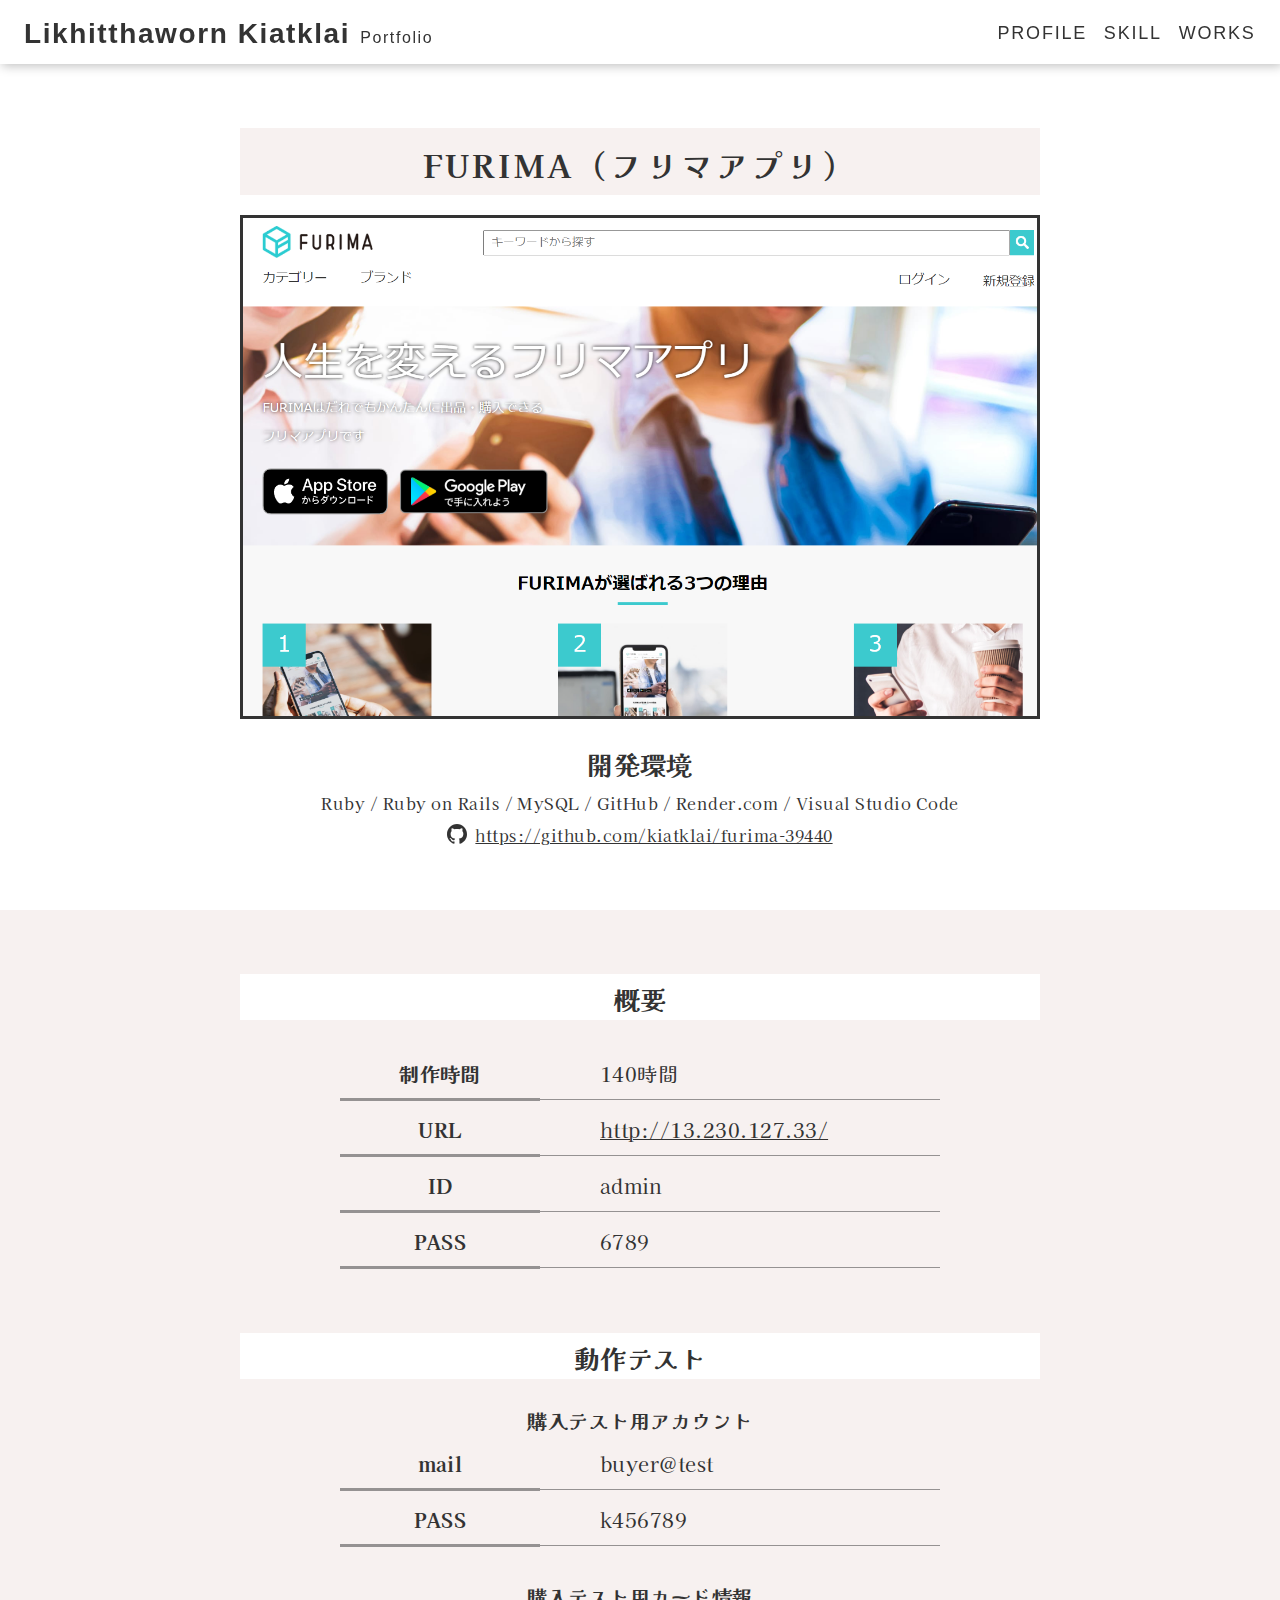
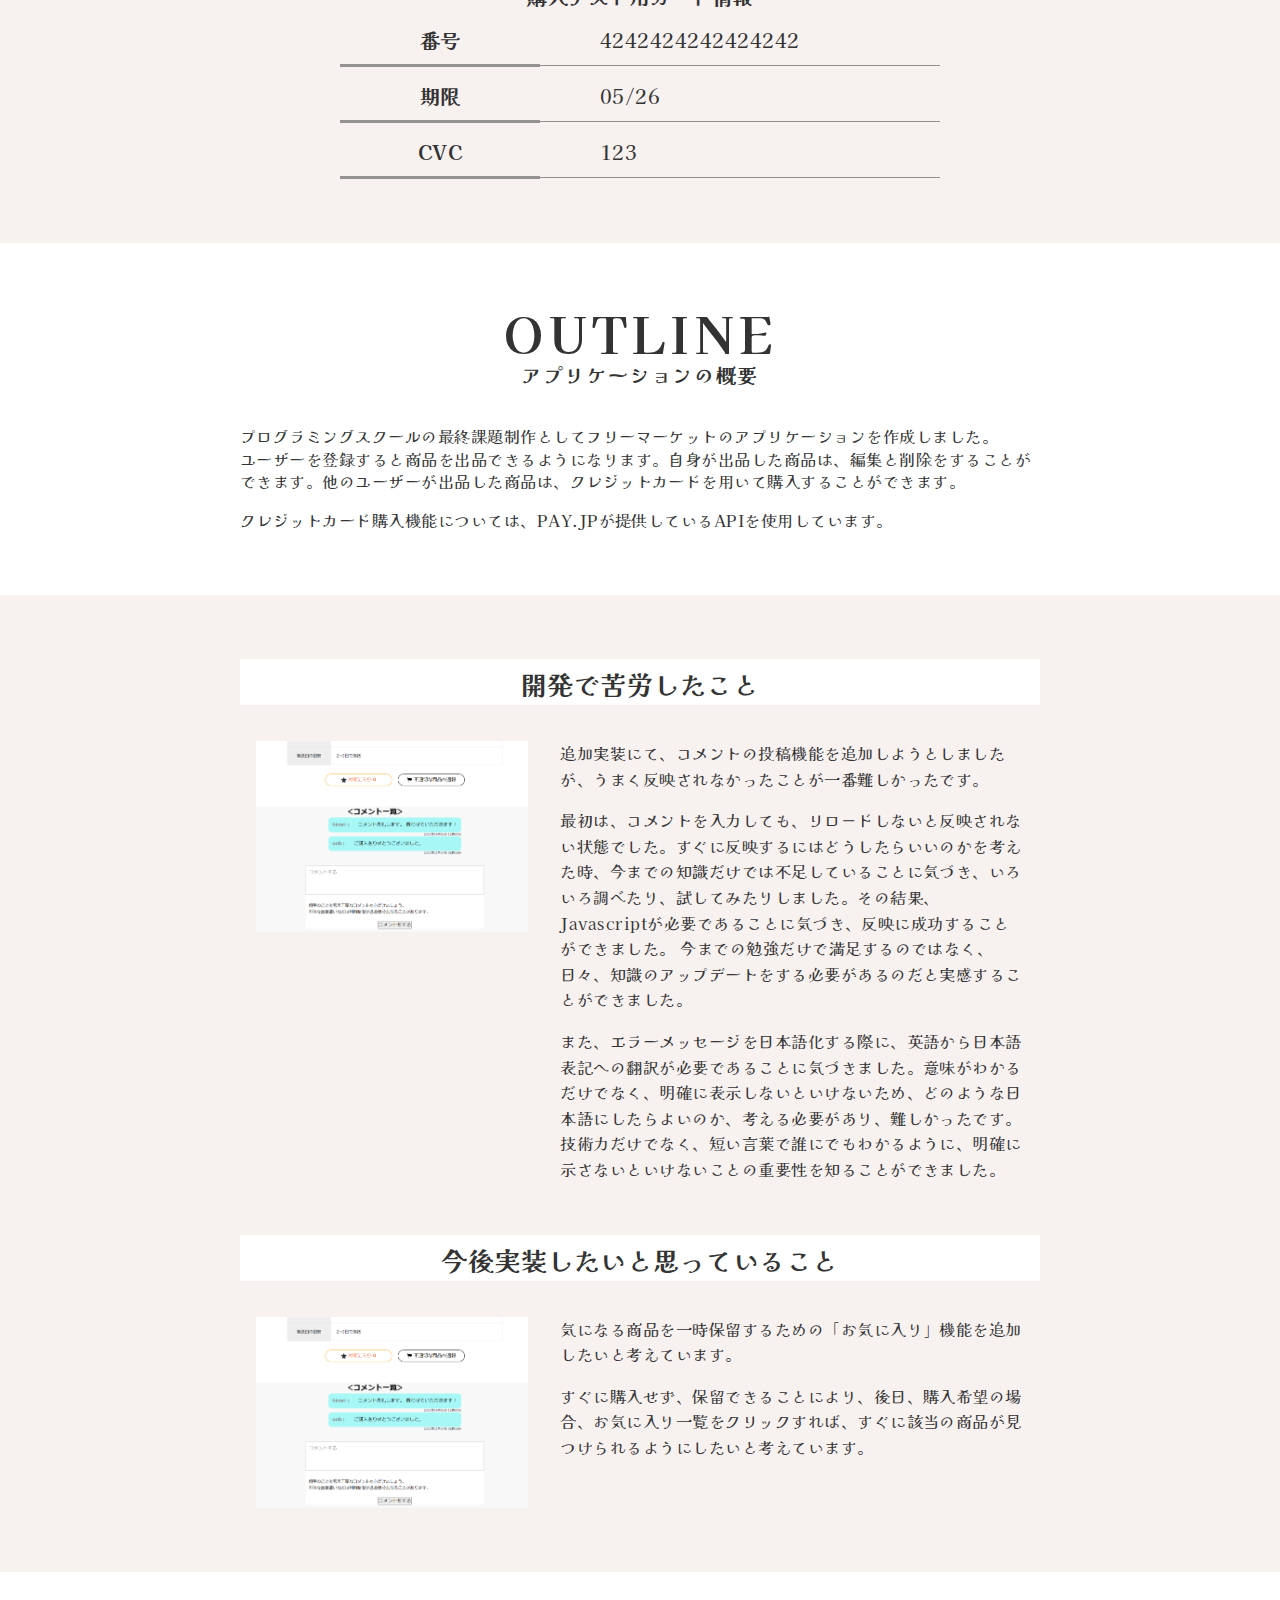
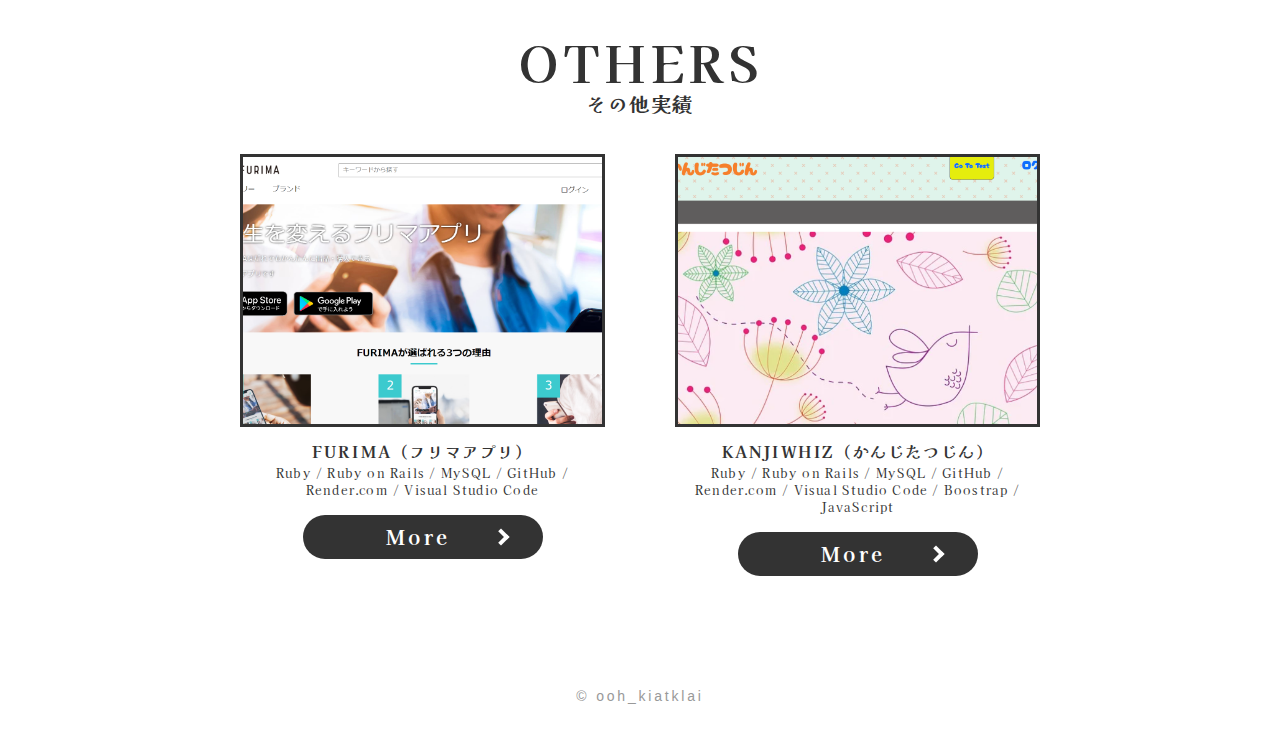
==== commit 8a819589: "文字のフロント変更" ====
--- a/works/01.html
+++ b/works/01.html
@@ -5,6 +5,7 @@
     <title>FURIMA（フリマアプリ）</title>
     <meta name="viewport" content="width=device-width, initial-scale=1.0">
     <link rel="stylesheet" href="../css/style.css" />
+    <link href="https://fonts.googleapis.com/css2?family=Kaisei+Decol&display=swap" rel="stylesheet">
   </head>
   <body class="p-work">
     <header id="header" class="header">
--- a/css/style.css
+++ b/css/style.css
@@ -1,2 +1,6 @@
 html,body,div,span,applet,object,iframe,h1,h2,h3,h4,h5,h6,p,blockquote,pre,a,abbr,acronym,address,big,cite,code,del,dfn,em,img,ins,kbd,q,s,samp,small,strike,strong,sub,sup,tt,var,b,u,i,center,dl,dt,dd,ol,ul,li,fieldset,form,label,legend,table,caption,tbody,tfoot,thead,tr,th,td,article,aside,canvas,details,embed,figure,figcaption,footer,header,hgroup,menu,nav,output,ruby,section,summary,time,mark,audio,video{margin:0;padding:0;border:0;font-size:100%;font:inherit;vertical-align:baseline}article,aside,details,figcaption,figure,footer,header,hgroup,menu,nav,section{display:block}body{line-height:1}ol,ul{list-style:none}blockquote,q{quotes:none}blockquote:before,blockquote:after,q:before,q:after{content:'';content:none}table{border-collapse:collapse;border-spacing:0}*,::before,::after{-webkit-box-sizing:border-box;box-sizing:border-box;background-repeat:no-repeat}::before,::after{text-decoration:inherit;vertical-align:inherit}html{cursor:default;line-height:1.5;-moz-tab-size:4;-o-tab-size:4;tab-size:4;-webkit-tap-highlight-color:transparent;-ms-text-size-adjust:100%;-webkit-text-size-adjust:100%;word-break:break-word}body{margin:0}h1{font-size:2em;margin:0.67em 0}dl dl,dl ol,dl ul,ol dl,ul dl{margin:0}ol ol,ol ul,ul ol,ul ul{margin:0}hr{color:inherit;height:0;overflow:visible}main{display:block}nav ol,nav ul{list-style:none;padding:0}pre{font-family:monospace, monospace;font-size:1em;overflow:auto;-ms-overflow-style:scrollbar}a{background-color:transparent}abbr[title]{text-decoration:underline;-webkit-text-decoration:underline dotted;text-decoration:underline dotted}b,strong{font-weight:bolder}code,kbd,samp{font-family:monospace, monospace;font-size:1em}small{font-size:80%}audio,canvas,iframe,img,svg,video{vertical-align:middle}audio,video{display:inline-block}audio:not([controls]){display:none;height:0}iframe{border-style:none}img{border-style:none}svg:not([fill]){fill:currentColor}svg:not(:root){overflow:hidden}table{border-collapse:collapse;border-color:inherit;text-indent:0}button,input,select{margin:0}button{overflow:visible;text-transform:none}button,[type="button"],[type="reset"],[type="submit"]{-webkit-appearance:button}fieldset{border:1px solid #a0a0a0;padding:0.35em 0.75em 0.625em}input{overflow:visible}legend{color:inherit;display:table;max-width:100%;white-space:normal}progress{display:inline-block;vertical-align:baseline}select{text-transform:none}textarea{margin:0;overflow:auto;resize:vertical;resize:block}[type="checkbox"],[type="radio"]{padding:0}[type="search"]{-webkit-appearance:textfield;outline-offset:-2px}::-webkit-inner-spin-button,::-webkit-outer-spin-button{height:auto}::-webkit-input-placeholder{color:inherit;opacity:0.54}::-webkit-search-decoration{-webkit-appearance:none}::-webkit-file-upload-button{-webkit-appearance:button;font:inherit}::-moz-focus-inner{border-style:none;padding:0}:-moz-focusring{outline:1px dotted ButtonText}:-moz-ui-invalid{box-shadow:none}details{display:block}dialog{background-color:white;border:solid;color:black;display:block;height:-moz-fit-content;height:-webkit-fit-content;height:fit-content;left:0;margin:auto;padding:1em;position:absolute;right:0;width:-moz-fit-content;width:-webkit-fit-content;width:fit-content}dialog:not([open]){display:none}summary{display:list-item}canvas{display:inline-block}template{display:none}a,area,button,input,label,select,summary,textarea,[tabindex]{-ms-touch-action:manipulation}[hidden]{display:none}[aria-busy="true"]{cursor:progress}[aria-controls]{cursor:pointer}[aria-disabled="true"],[disabled]{cursor:not-allowed}[aria-hidden="false"][hidden]{display:initial}[aria-hidden="false"][hidden]:not(:focus){clip:rect(0, 0, 0, 0);position:absolute}html{text-rendering:optimizeLegibility;height:100%;-webkit-box-sizing:border-box;box-sizing:border-box;font-size:62.5%}body{font-family:"Avenir","ヒラギノ角ゴ Pro","Hiragino Kaku Gothic Pro","Meiryo UI","メイリオ",Meiryo,"ＭＳ Ｐゴシック","MS PGothic",sans-serif;font-size:1.6rem;font-weight:400;line-height:1.4;letter-spacing:.03em;color:#333}a{text-decoration:underline;color:#333;-webkit-transition:.2s;transition:.2s}a:hover,a:active,a:focus{text-decoration:none}img{width:100%}img[src*="_pc"]{display:block;width:100%}@media screen and (max-width: 599px){img[src*="_pc"]{display:none}}img[src*="_sp"]{display:none}@media screen and (max-width: 599px){img[src*="_sp"]{display:block;width:100%}}.show-pc{display:block !important}@media screen and (max-width: 599px){.show-pc{display:none !important}}.show-sp{display:none !important}@media screen and (max-width: 599px){.show-sp{display:block !important}}section{padding:64px 3%}@media screen and (max-width: 599px){section{padding:40px 5%}}section:nth-of-type(2n){background-color:#F7F1F0}.section-inner{width:100%;max-width:800px;margin:0 auto}.heading h2{font-size:5rem;font-weight:800;text-align:center;letter-spacing:.1em;line-height:1}@media screen and (max-width: 599px){.heading h2{font-size:3rem}}.heading h2 span{display:block;margin:8px 0 0 0;font-size:2rem;letter-spacing:.08em;line-height:1}@media screen and (max-width: 599px){.heading h2 span{font-size:1.2rem}}.contents{margin:40px 0 0 0}@media screen and (max-width: 599px){.contents{margin:24px 0 0 0}}.bg-primary-color{background-color:#F7F1F0}.button{display:inline-block;position:relative;width:100%;max-width:240px;margin:0 auto;padding:.6em 3em .6em 2.5em;background:#333;border:0;border-radius:100px;text-align:center;color:#fff;font-size:2rem;font-weight:700;letter-spacing:.15em;line-height:1;text-decoration:none;-webkit-transition:.2s;transition:.2s;cursor:pointer}@media screen and (max-width: 767px){.button{padding:.6em 3em .6em 2.5em}}.button:after{content:"";position:absolute;top:50%;right:1.8em;width:.6em;height:.6em;border-top:4px solid #fff;border-right:4px solid #fff;-webkit-transition:.2s;transition:.2s;-webkit-transform:translateY(-50%) rotate(45deg);-ms-transform:translateY(-50%) rotate(45deg);transform:translateY(-50%) rotate(45deg)}.button:hover{opacity:.8}.button:hover:after{right:1.6em}.obj-fit-img img{font-family:"object-fit:cover";-o-object-fit:cover;object-fit:cover}.header{position:fixed;width:100%;padding:20px 24px 16px;background:rgba(255,255,255,0.7);-webkit-box-shadow:2px 2px 10px rgba(0,0,0,0.25);box-shadow:2px 2px 10px rgba(0,0,0,0.25);z-index:100;display:-webkit-box;display:-ms-flexbox;display:flex;-webkit-box-pack:justify;-ms-flex-pack:justify;justify-content:space-between;-webkit-box-align:center;-ms-flex-align:center;align-items:center}.header__logo h1{font-size:1.6rem;font-weight:400;letter-spacing:.1em;line-height:1;margin:0}.header__logo h1 a{text-decoration:none;-webkit-transition:.2s;transition:.2s}.header__logo h1 a:hover{opacity:.8}.header__logo-title{font-size:2.8rem;font-weight:900}@media screen and (max-width: 599px){.header__logo-title{font-size:2.4rem}}.header__logo-sub{margin:0 0 0 4px}@media screen and (max-width: 599px){.header__logo-sub{font-size:1.4rem}}@media screen and (max-width: 599px){.header__gnav{position:absolute;top:0;left:50%;-webkit-transform:translateX(-50%);-ms-transform:translateX(-50%);transform:translateX(-50%);width:100vw;height:100vh;background:#fff;z-index:110;opacity:0;-webkit-transition:visibility 0.5s, opacity 0.5s;transition:visibility 0.5s, opacity 0.5s;visibility:hidden}}.header__gnav-list{display:-webkit-box;display:-ms-flexbox;display:flex}@media screen and (max-width: 599px){.header__gnav-list{-ms-flex-wrap:wrap;flex-wrap:wrap}}@media screen and (max-width: 599px){.header__gnav-item{width:100%;margin:80px 0 0 0;padding:24px 0;text-align:center}}.header__gnav-item+.header__gnav-item{margin:0 0 0 16px}@media screen and (max-width: 599px){.header__gnav-item+.header__gnav-item{margin:0}}.header__gnav-item a{position:relative;font-size:1.8rem;letter-spacing:.1em;text-decoration:none;padding:0 .02em}@media screen and (max-width: 599px){.header__gnav-item a{display:block;font-size:2.4rem;letter-spacing:.15em}}.header__gnav-item a:before{content:'';position:absolute;left:0;bottom:-2px;width:0%;height:1px;background:#333;z-index:-1;-webkit-transition:all .3s;transition:all .3s}@media screen and (max-width: 599px){.header__gnav-item a:before{content:none}}.header__gnav-item a:hover:before{width:100%}.header .header__hamburger{display:none}@media screen and (max-width: 599px){.header .header__hamburger{z-index:100;position:relative;display:block;height:32px;width:32px;z-index:150}}.header .header__hamburger:hover{cursor:pointer}.header .header__hamburger>i{position:absolute;width:100%;height:3px;top:50%;left:50%;background-color:#333;pointer-events:auto;-webkit-transform:translateX(-50%) translateY(-50%);-ms-transform:translateX(-50%) translateY(-50%);transform:translateX(-50%) translateY(-50%)}.header .header__hamburger>i:before,.header .header__hamburger>i:after{position:absolute;display:block;width:100%;height:3px;left:50%;background-color:#333;content:"";-webkit-transition:-webkit-transform 0.35s;transition:-webkit-transform 0.35s;transition:transform 0.35s;transition:transform 0.35s, -webkit-transform 0.35s;-webkit-transform-origin:50% 50%;-ms-transform-origin:50% 50%;transform-origin:50% 50%}.header .header__hamburger>i:before{-webkit-transform:translate(-50%, -12px);-ms-transform:translate(-50%, -12px);transform:translate(-50%, -12px)}.header .header__hamburger>i:after{-webkit-transform:translate(-50%, 12px);-ms-transform:translate(-50%, 12px);transform:translate(-50%, 12px)}.header .header__hamburger.is-active>i{background-color:transparent}.header .header__hamburger.is-active>i:before{-webkit-transform:translate(-50%, -50%) rotate(45deg);-ms-transform:translate(-50%, -50%) rotate(45deg);transform:translate(-50%, -50%) rotate(45deg)}.header .header__hamburger.is-active>i:after{-webkit-transform:translate(-50%, -50%) rotate(-45deg);-ms-transform:translate(-50%, -50%) rotate(-45deg);transform:translate(-50%, -50%) rotate(-45deg)}@media screen and (max-width: 599px){.header .header__hamburger.is-active ~ .header__gnav{display:block;visibility:visible;opacity:1}}.footer{padding:0 5% 40px;color:#999;font-size:1.4rem;text-align:center;letter-spacing:.2em}@media screen and (max-width: 767px){.footer{padding:24px 5% 24px}}.firstview{padding:132px 5% 64px;background:#F7F1F0;overflow:hidden}@media screen and (max-width: 599px){.firstview{padding:132px 5% 80px}}.firstview-bg{position:relative;background:#F7F1F0;background-repeat:no-repeat, no-repeat;background-size:cover}.firstview-bg:before{content:"";position:absolute;width:500px;height:230px;background:url("../images/bg-firstview-left_pc.png") no-repeat border-box left top/contain;top:0;left:0}@media screen and (max-width: 599px){.firstview-bg:before{width:240px;height:140px;background:url("../images/bg-firstview-left_sp.png") no-repeat border-box left top/contain}}.firstview-bg:after{content:"";position:absolute;width:500px;height:220px;background:url("../images/bg-firstview-right_pc.png") no-repeat border-box right bottom/contain;bottom:0;right:0}@media screen and (max-width: 599px){.firstview-bg:after{width:200px;height:100px;background:url("../images/bg-firstview-right_sp.png") no-repeat border-box right bottom/contain}}.firstview__inner{position:relative;margin:0 auto;z-index:50}.firstview__main{display:-webkit-box;display:-ms-flexbox;display:flex;-webkit-box-pack:center;-ms-flex-pack:center;justify-content:center}@media screen and (max-width: 599px){.firstview__main{-webkit-box-orient:vertical;-webkit-box-direction:normal;-ms-flex-direction:column;flex-direction:column;-webkit-box-align:center;-ms-flex-align:center;align-items:center}}.firstview__main-pict img{width:200px;height:200px}@media screen and (max-width: 599px){.firstview__main-pict img{width:140px;height:140px}}.firstview__info{display:-webkit-box;display:-ms-flexbox;display:flex;-webkit-box-orient:vertical;-webkit-box-direction:normal;-ms-flex-direction:column;flex-direction:column;-webkit-box-pack:center;-ms-flex-pack:center;justify-content:center;margin:0 0 30px 100px}@media screen and (max-width: 1024px){.firstview__info{margin:0 0 30px 40px}}@media screen and (max-width: 599px){.firstview__info{margin:24px 0 0 0}}.firstview__info h2{display:-webkit-box;display:-ms-flexbox;display:flex;-webkit-box-align:baseline;-ms-flex-align:baseline;align-items:baseline;letter-spacing:.1em;line-height:1;margin:0}@media screen and (max-width: 767px){.firstview__info h2{-ms-flex-wrap:wrap;flex-wrap:wrap}}@media screen and (max-width: 599px){.firstview__info h2{text-align:center}}.firstview__info-name{font-size:2.8rem;font-weight:900}@media screen and (max-width: 599px){.firstview__info-name{font-size:2.6rem;width:100%}}.firstview__info-name-sm{margin:0 0 0 8px;font-size:1.8rem;font-weight:300}@media screen and (max-width: 767px){.firstview__info-name-sm{width:100%;margin:8px 0 0 0;text-align:left}}@media screen and (max-width: 599px){.firstview__info-name-sm{text-align:center;letter-spacing:.08em}}.firstview__info-origin-list{margin:16px 0 0 0}@media screen and (max-width: 599px){.firstview__info-origin-list{text-align:center}}.firstview__info-origin-item{margin:4px 0 0 0;font-weight:700}.firstview__info-account-list{display:-webkit-box;display:-ms-flexbox;display:flex;margin:20px 0 0 0}@media screen and (max-width: 599px){.firstview__info-account-list{-webkit-box-pack:center;-ms-flex-pack:center;justify-content:center}}.firstview__info-account-item{max-width:60px;margin:4px 0 0 0;text-align:center}.firstview__info-account-item+.firstview__info-account-item{margin:0 0 0 20px}@media screen and (max-width: 599px){.firstview__info-account-item+.firstview__info-account-item{margin:0 0 0 16px}}.firstview__info-account-item a{display:block;-webkit-transition:.2s;transition:.2s}.firstview__info-account-item a:hover{opacity:.8}.firstview__info-account-item a .firstview__info-account-pict{max-width:50px}.firstview__info-account-item a .firstview__info-account-name{display:inline-block;margin:4px 0 0 0;color:#999}.firstview__point{max-width:640px;margin:32px auto 0}.firstview__point-heading{text-align:center}.firstview__point-heading h3{position:relative;font-size:2.8rem;font-weight:800;line-height:1;padding:0 0 16px 0}.firstview__point-heading h3:before{content:"";position:absolute;left:50%;bottom:0;display:inline-block;width:50px;height:1px;-webkit-transform:translate(-50%);-ms-transform:translate(-50%);transform:translate(-50%);background-color:#333;opacity:.5}.firstview__point-list{display:-webkit-box;display:-ms-flexbox;display:flex;-webkit-box-orient:vertical;-webkit-box-direction:normal;-ms-flex-direction:column;flex-direction:column;margin:32px 0 0 30px}@media screen and (max-width: 599px){.firstview__point-list{margin:16px 0 0 0}}.firstview__point-item{width:auto;padding-left:1em;text-indent:-1em;font-size:2rem;font-weight:700;line-height:1.6;text-shadow:1px 0 0 #F7F1F0,1px 1px 0 #F7F1F0,0 1px 0 #F7F1F0,-1px 1px 0 #F7F1F0,-1px 0 0 #F7F1F0,-1px -1px 0 #F7F1F0,0 -1px 0 #F7F1F0,1px -1px 0 #F7F1F0}@media screen and (max-width: 599px){.firstview__point-item{font-size:1.8rem}}.firstview__point-item+.firstview__point-item{margin:16px 0 0 0}@media screen and (max-width: 599px){.firstview__point-item+.firstview__point-item{margin:8px 0 0 0}}.firstview__point-item::before{content:"";width:8px;height:8px;display:inline-block;background-color:#333;position:relative;top:-3px;margin-right:10px}.profile__text-area p{font-weight:400;line-height:1.6;letter-spacing:.08em}.profile__text-area p+p{margin:32px 0 0 0}@media screen and (max-width: 599px){.profile__text-area p+p{margin:16px 0 0 0}}.skill__item{text-align:center}.skill__item+.skill__item{margin:64px 0 0 0}@media screen and (max-width: 599px){.skill__item+.skill__item{margin:32px 0 0 0}}.skill__item h3{padding:12px 3% 8px;background-color:#fff;font-size:2rem;line-height:1;font-weight:700}@media screen and (max-width: 599px){.skill__item h3{font-size:1.8rem}}.skill__item h4{margin:16px 0 0 0;font-size:2rem;line-height:1;font-weight:700}@media screen and (max-width: 599px){.skill__item h4{margin:20px 0 0 0}}.skill__item p{margin:16px 0 0 0;line-height:1.6}@media screen and (max-width: 599px){.skill__item p{margin:12px 0 0 0;padding:0 3%;font-size:1.4rem}}.skill__item p+P{margin:4px 0 0 0}.skill__text-area{margin:40px 0 0 0}@media screen and (max-width: 599px){.skill__text-area{margin:24px 0 0 0}}.skill__text-area p{line-height:1.6}@media screen and (max-width: 599px){.skill__text-area p{font-size:1.5rem}}.skill__text-area p+p{margin:24px 0 0 0}@media screen and (max-width: 599px){.skill__text-area p+p{margin:8px 0 0 0}}.works__list{display:-webkit-box;display:-ms-flexbox;display:flex;-ms-flex-wrap:wrap;flex-wrap:wrap}.works__item{width:calc(1 / 2 * 100% - 35px);margin:0 0 64px 0}@media screen and (max-width: 1024px){.works__item{width:calc(1 / 2 * 100% - 20px);margin:0 0 40px 0}}@media screen and (max-width: 767px){.works__item{width:calc(1 / 2 * 100% - 12px)}}@media screen and (max-width: 599px){.works__item{width:100%;margin:0}}.works__item:nth-child(2n){margin:0 0 0 70px}@media screen and (max-width: 1024px){.works__item:nth-child(2n){margin:0 0 0 40px}}@media screen and (max-width: 767px){.works__item:nth-child(2n){margin:0 0 0 24px}}@media screen and (max-width: 599px){.works__item+.works__item{margin:48px 0 0 0}}.works__item-pict{border:3px solid #333;overflow:hidden}.works__item-pict a{display:block;padding:calc(272 / 365 * 100% / 2);background:no-repeat;background-size:cover;background-position:center}.works__item-pict a img{padding:100%;-webkit-transition:.2s;transition:.2s}.works__item-pict a:hover{-webkit-transform:scale(1.1, 1.1);-ms-transform:scale(1.1, 1.1);transform:scale(1.1, 1.1)}.works__item-pict a:hover img{-webkit-transform:scale(1.1, 1.1);-ms-transform:scale(1.1, 1.1);transform:scale(1.1, 1.1)}.works__item-text-block{text-align:center;margin:12px 0 0 0;padding:0 .5em}.works__item-text-block h3{font-size:1.6rem;font-weight:700;letter-spacing:0.1em;line-height:1.5}@media screen and (max-width: 599px){.works__item-text-block h3{font-size:2rem}}.works__item-text-block p{margin:2px 0 0 0;font-size:1.2rem;letter-spacing:.1em}@media screen and (max-width: 599px){.works__item-text-block p{font-size:1.4rem}}.works__item-btn-block{display:-webkit-box;display:-ms-flexbox;display:flex;-webkit-box-pack:center;-ms-flex-pack:center;justify-content:center;margin:16px 0 0 0}.p-work-firstview .section-inner{padding:64px 0 0}@media screen and (max-width: 599px){.p-work-firstview .section-inner{padding:80px 0 0}}.p-work-firstview h2{padding:14px 16px 8px;background:#F7F1F0;font-size:3.2rem;font-weight:800;text-align:center;letter-spacing:.1em}@media screen and (max-width: 599px){.p-work-firstview h2{font-size:2.6rem}}.p-work-firstview__pict{margin:20px 0 0 0;border:3px solid #333}.p-work-firstview__text-area{margin:24px 0 0 0;text-align:center}@media screen and (max-width: 599px){.p-work-firstview__text-area{margin:16px 0 0 0}}.p-work-firstview__text-area h3{font-size:2.6rem;font-weight:700;line-height:1.6}.p-work-firstview__text{margin:6px 0 0 0;line-height:1.6}.p-work-firstview__text-link{display:-webkit-box;display:-ms-flexbox;display:flex;-webkit-box-pack:center;-ms-flex-pack:center;justify-content:center;-webkit-box-align:start;-ms-flex-align:start;align-items:flex-start;margin:8px 0 0 0}.p-work-firstview__text-link:before{content:"";display:inline-block;width:20px;height:20px;background-image:url("../images/icon-firstview-info-github.svg");background-size:contain;vertical-align:bottom;margin:0 8px 0 0}.p-work-summary__item{text-align:center}.p-work-summary__item+.p-work-summary__item{margin:64px 0 0 0}@media screen and (max-width: 599px){.p-work-summary__item+.p-work-summary__item{margin:32px 0 0 0}}.p-work-summary__item h3{padding:12px 3% 8px;font-size:2.6rem;line-height:1;font-weight:700;background-color:#fff}@media screen and (max-width: 599px){.p-work-summary__item h3{font-size:2.2rem}}.p-work-summary__item h4{margin:32px 0 0 0;font-size:2rem;line-height:1;font-weight:700}@media screen and (max-width: 599px){.p-work-summary__item h4{margin:20px 0 0 0;font-size:2rem}}.p-work-summary__item h4+.p-work-summary__item-table{margin:4px auto 0}@media screen and (max-width: 599px){.p-work-summary__item h4+.p-work-summary__item-table{margin:8px auto 0}}.p-work-summary__item-table{width:100%;max-width:600px;margin:25px auto 0}.p-work-summary__item-table+h4{margin:40px 0 0 0}@media screen and (max-width: 599px){.p-work-summary__item-table tr{display:-webkit-box;display:-ms-flexbox;display:flex;-ms-flex-wrap:wrap;flex-wrap:wrap}}.p-work-summary__item-table tr+tr{padding:15px 0 0}.p-work-summary__item-table th{width:calc(1 / 3 * 100%);padding:15px 0 10px;border-bottom:3px solid rgba(51,51,51,0.5);font-size:2rem;font-weight:700;text-align:center}@media screen and (max-width: 599px){.p-work-summary__item-table th{width:100%;padding:0;border-bottom:none;font-size:1.8rem}}.p-work-summary__item-table td{width:calc(2 / 3 * 100%);padding:0 0 0 60px;border-bottom:1px solid rgba(51,51,51,0.5);font-size:2rem;text-align:left}@media screen and (max-width: 599px){.p-work-summary__item-table td{width:100%;padding:4px 0 8px;font-size:1.6rem;text-align:center}}.p-work-summary__item-table td a{text-decoration-thickness:1px}.p-work-outline__text p+p{margin:16px 0 0 0}@media screen and (max-width: 599px){.p-work-outline__text p+p{margin:12px 0 0 0}}.p-work-about__item+.p-work-about__item{margin:52px 0 0 0}@media screen and (max-width: 599px){.p-work-about__item+.p-work-about__item{margin:32px 0 0 0}}.p-work-about__item h3{padding:12px 3% 8px;background-color:#fff;font-size:2.6rem;line-height:1;font-weight:700;text-align:center}@media screen and (max-width: 599px){.p-work-about__item h3{font-size:1.8rem}}.p-work-about__item-block{margin:24px 0 0 0;padding:0 16px 0}@media screen and (max-width: 599px){.p-work-about__item-block{margin:18px 0 0 0;padding:0 8px 0}}.p-work-about__item-block-2column{display:-webkit-box;display:-ms-flexbox;display:flex;-webkit-box-pack:center;-ms-flex-pack:center;justify-content:center;margin:36px 0 0 0}@media screen and (max-width: 599px){.p-work-about__item-block-2column{-ms-flex-wrap:wrap;flex-wrap:wrap}}.p-work-about__item-block-pict{max-width:300px;width:calc(3 / 11 * 100% + 100px)}@media screen and (max-width: 599px){.p-work-about__item-block-pict{max-width:160px;width:100%}}.p-work-about__item-block-text{width:calc(8 / 11 * 100% - 32px);margin:0 0 0 32px}@media screen and (max-width: 599px){.p-work-about__item-block-text{width:100%;margin:16px 0 0 0}}.p-work-about__item-block p{line-height:1.6}.p-work-about__item-block p+p{margin:16px 0 0 0}@media screen and (max-width: 599px){.p-work-about__item-block p+p{margin:8px 0 0 0}}.p-work-others__list{display:-webkit-box;display:-ms-flexbox;display:flex;-ms-flex-wrap:wrap;flex-wrap:wrap}.p-work-others__item{width:calc(1 / 2 * 100% - 35px);margin:0 0 64px 0}@media screen and (max-width: 1024px){.p-work-others__item{width:calc(1 / 2 * 100% - 20px);margin:0 0 40px 0}}@media screen and (max-width: 767px){.p-work-others__item{width:calc(1 / 2 * 100% - 12px)}}@media screen and (max-width: 599px){.p-work-others__item{width:100%;margin:0}}.p-work-others__item:nth-child(2n){margin:0 0 0 70px}@media screen and (max-width: 1024px){.p-work-others__item:nth-child(2n){margin:0 0 0 40px}}@media screen and (max-width: 767px){.p-work-others__item:nth-child(2n){margin:0 0 0 24px}}@media screen and (max-width: 599px){.p-work-others__item+.p-work-others__item{margin:48px 0 0 0}}.p-work-others__item-pict{border:3px solid #333;overflow:hidden}.p-work-others__item-pict a{display:block;padding:calc(272 / 365 * 100% / 2);background:no-repeat;background-size:cover;background-position:center}.p-work-others__item-pict a img{-webkit-transition:.2s;transition:.2s}.p-work-others__item-pict a:hover{-webkit-transform:scale(1.1, 1.1);-ms-transform:scale(1.1, 1.1);transform:scale(1.1, 1.1)}.p-work-others__item-pict a:hover img{-webkit-transform:scale(1.1, 1.1);-ms-transform:scale(1.1, 1.1);transform:scale(1.1, 1.1)}.p-work-others__item-text-block{text-align:center;margin:12px 0 0 0;padding:0 .5em}.p-work-others__item-text-block h3{font-size:1.6rem;font-weight:700;letter-spacing:0.1em;line-height:1.5}@media screen and (max-width: 599px){.p-work-others__item-text-block h3{font-size:2rem}}.p-work-others__item-text-block p{margin:2px 0 0 0;font-size:1.2rem;letter-spacing:.1em}@media screen and (max-width: 599px){.p-work-others__item-text-block p{font-size:1.4rem}}.p-work-others__item-btn-block{display:-webkit-box;display:-ms-flexbox;display:flex;-webkit-box-pack:center;-ms-flex-pack:center;justify-content:center;margin:16px 0 0 0}
-/*# sourceMappingURL=style.css.map */+/*# sourceMappingURL=style.css.map */
+@import url('https://fonts.googleapis.com/css2?family=Kaisei+Decol&family=Zen+Kurenaido&display=swap');
+*{
+  font-family: 'Kaisei Decol', serif;
+}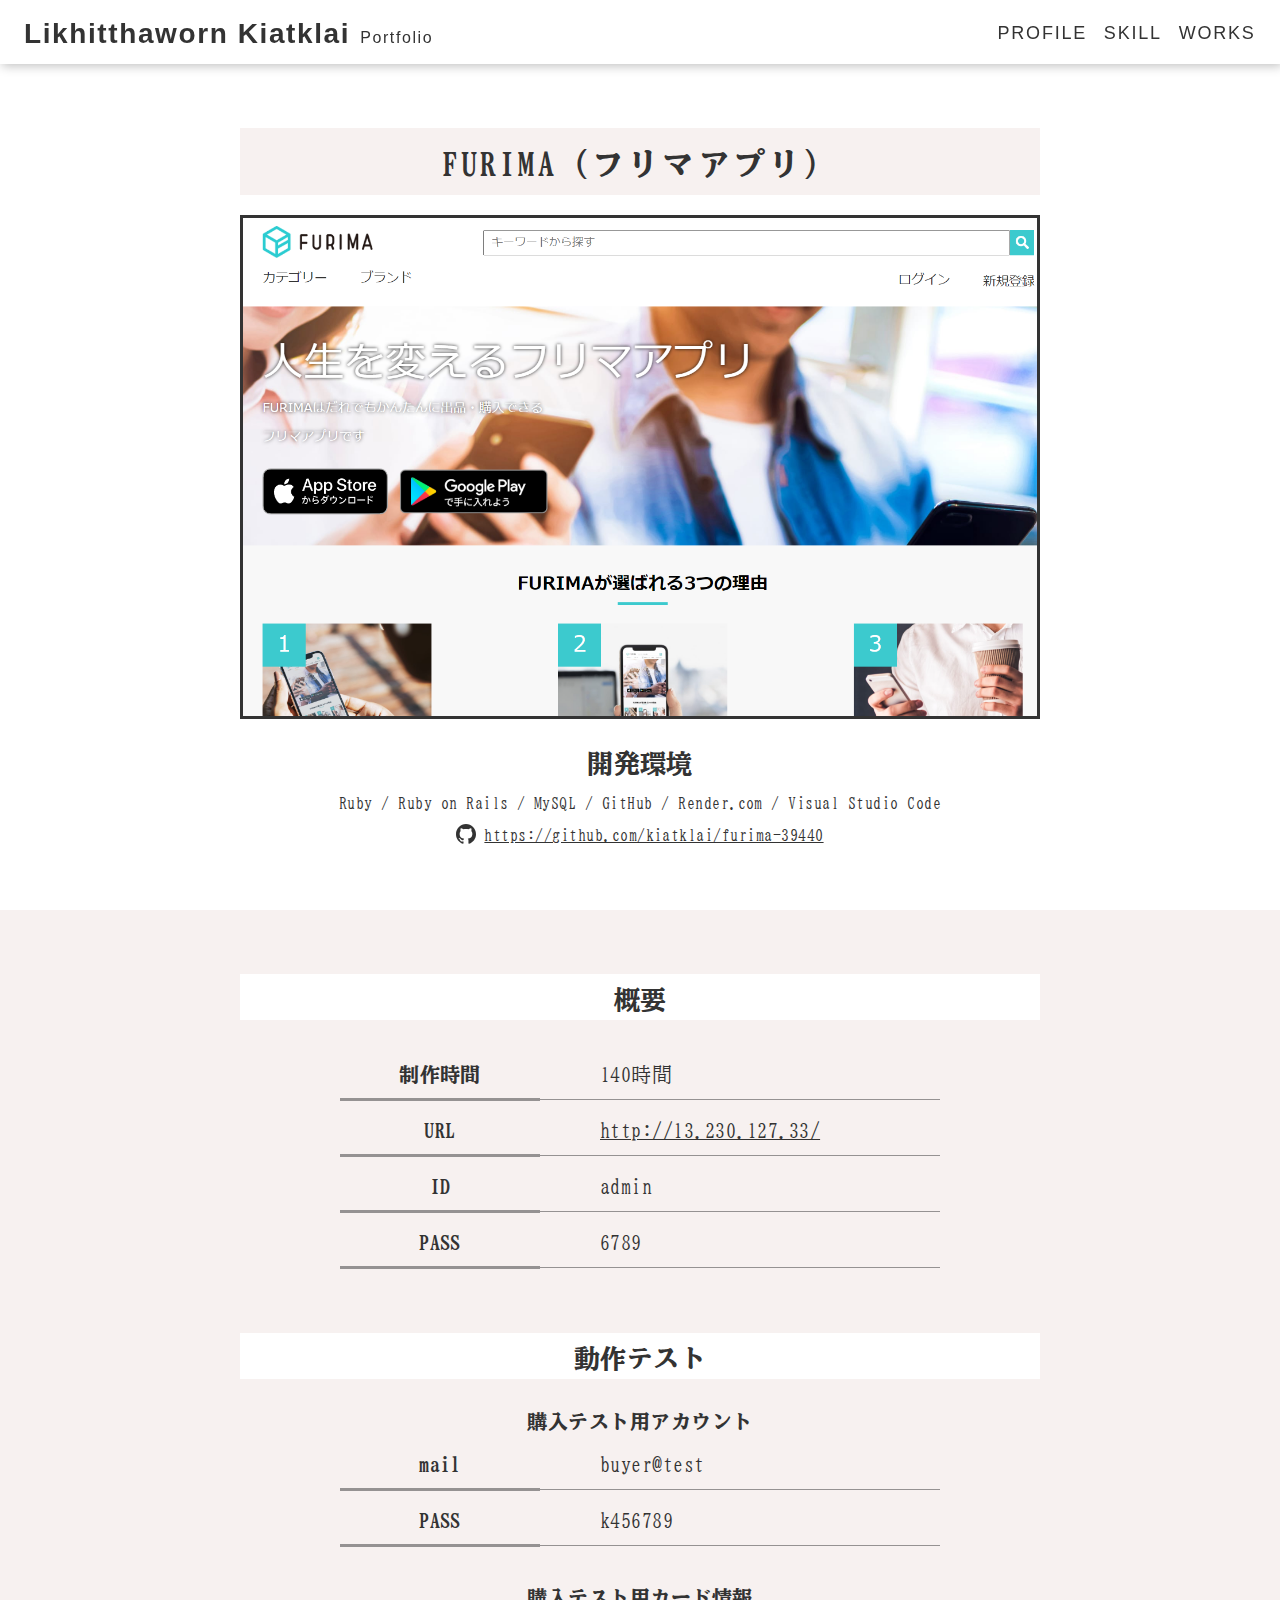
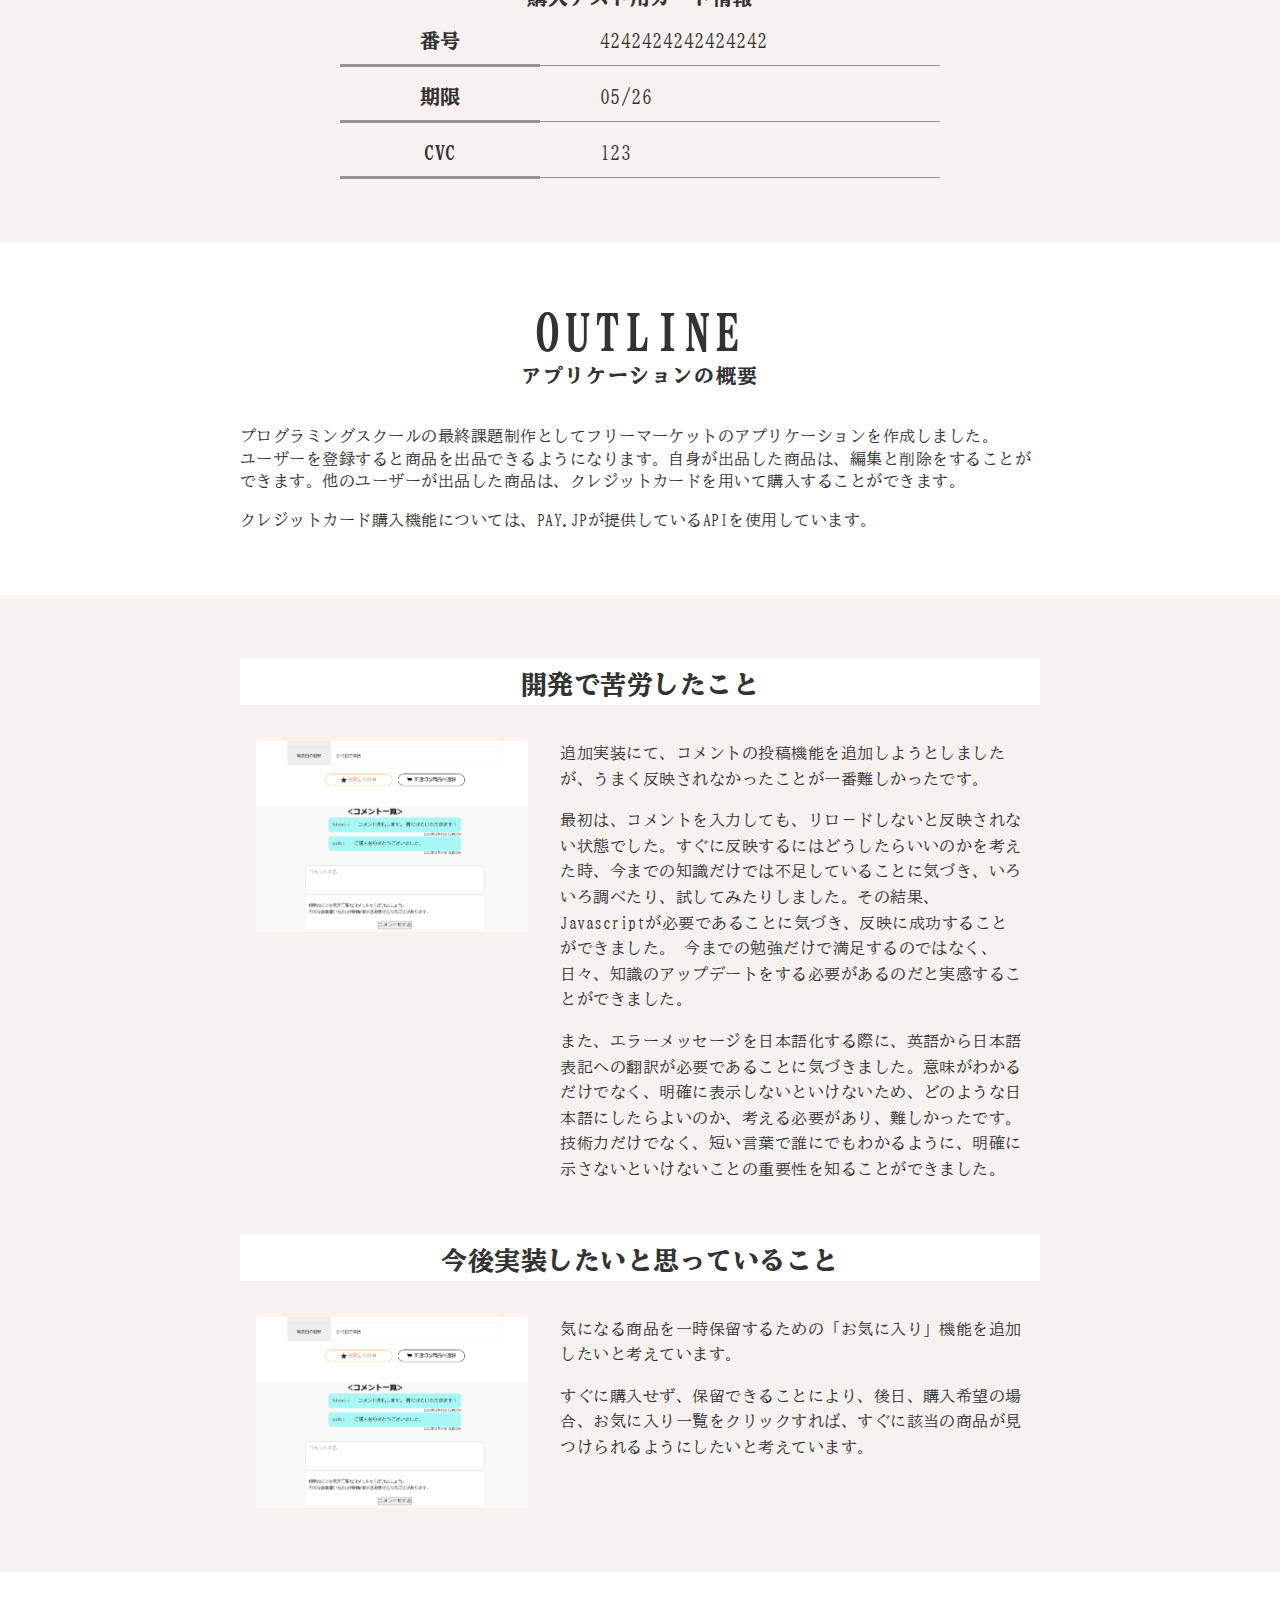
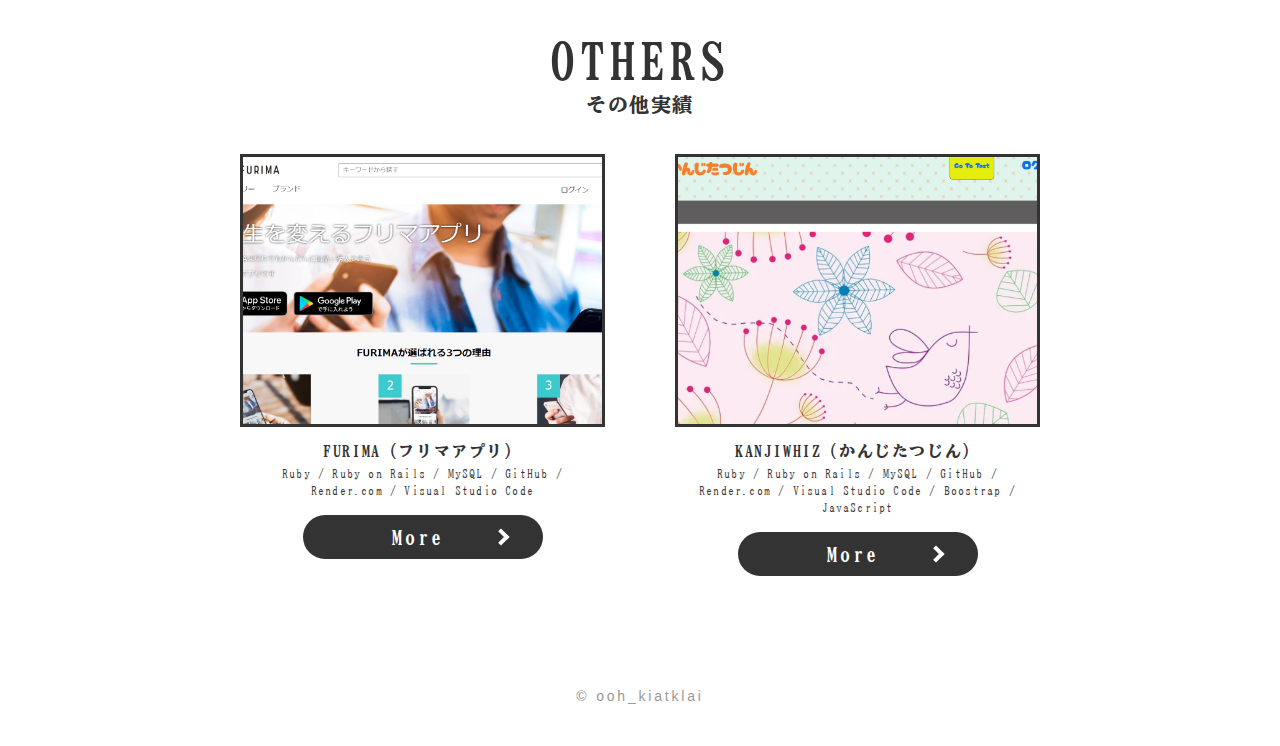
==== commit f284c609: "内容修正" ====
--- a/works/01.html
+++ b/works/01.html
@@ -5,7 +5,8 @@
     <title>FURIMA（フリマアプリ）</title>
     <meta name="viewport" content="width=device-width, initial-scale=1.0">
     <link rel="stylesheet" href="../css/style.css" />
-    <link href="https://fonts.googleapis.com/css2?family=Kaisei+Decol&display=swap" rel="stylesheet">
+    <!-- <link href="https://fonts.googleapis.com/css2?family=Kaisei+Decol&display=swap" rel="stylesheet"> -->
+    <link href="https://fonts.googleapis.com/css2?family=BIZ+UDMincho&display=swap" rel="stylesheet">
   </head>
   <body class="p-work">
     <header id="header" class="header">
--- a/css/style.css
+++ b/css/style.css
@@ -1,6 +1,6 @@
 html,body,div,span,applet,object,iframe,h1,h2,h3,h4,h5,h6,p,blockquote,pre,a,abbr,acronym,address,big,cite,code,del,dfn,em,img,ins,kbd,q,s,samp,small,strike,strong,sub,sup,tt,var,b,u,i,center,dl,dt,dd,ol,ul,li,fieldset,form,label,legend,table,caption,tbody,tfoot,thead,tr,th,td,article,aside,canvas,details,embed,figure,figcaption,footer,header,hgroup,menu,nav,output,ruby,section,summary,time,mark,audio,video{margin:0;padding:0;border:0;font-size:100%;font:inherit;vertical-align:baseline}article,aside,details,figcaption,figure,footer,header,hgroup,menu,nav,section{display:block}body{line-height:1}ol,ul{list-style:none}blockquote,q{quotes:none}blockquote:before,blockquote:after,q:before,q:after{content:'';content:none}table{border-collapse:collapse;border-spacing:0}*,::before,::after{-webkit-box-sizing:border-box;box-sizing:border-box;background-repeat:no-repeat}::before,::after{text-decoration:inherit;vertical-align:inherit}html{cursor:default;line-height:1.5;-moz-tab-size:4;-o-tab-size:4;tab-size:4;-webkit-tap-highlight-color:transparent;-ms-text-size-adjust:100%;-webkit-text-size-adjust:100%;word-break:break-word}body{margin:0}h1{font-size:2em;margin:0.67em 0}dl dl,dl ol,dl ul,ol dl,ul dl{margin:0}ol ol,ol ul,ul ol,ul ul{margin:0}hr{color:inherit;height:0;overflow:visible}main{display:block}nav ol,nav ul{list-style:none;padding:0}pre{font-family:monospace, monospace;font-size:1em;overflow:auto;-ms-overflow-style:scrollbar}a{background-color:transparent}abbr[title]{text-decoration:underline;-webkit-text-decoration:underline dotted;text-decoration:underline dotted}b,strong{font-weight:bolder}code,kbd,samp{font-family:monospace, monospace;font-size:1em}small{font-size:80%}audio,canvas,iframe,img,svg,video{vertical-align:middle}audio,video{display:inline-block}audio:not([controls]){display:none;height:0}iframe{border-style:none}img{border-style:none}svg:not([fill]){fill:currentColor}svg:not(:root){overflow:hidden}table{border-collapse:collapse;border-color:inherit;text-indent:0}button,input,select{margin:0}button{overflow:visible;text-transform:none}button,[type="button"],[type="reset"],[type="submit"]{-webkit-appearance:button}fieldset{border:1px solid #a0a0a0;padding:0.35em 0.75em 0.625em}input{overflow:visible}legend{color:inherit;display:table;max-width:100%;white-space:normal}progress{display:inline-block;vertical-align:baseline}select{text-transform:none}textarea{margin:0;overflow:auto;resize:vertical;resize:block}[type="checkbox"],[type="radio"]{padding:0}[type="search"]{-webkit-appearance:textfield;outline-offset:-2px}::-webkit-inner-spin-button,::-webkit-outer-spin-button{height:auto}::-webkit-input-placeholder{color:inherit;opacity:0.54}::-webkit-search-decoration{-webkit-appearance:none}::-webkit-file-upload-button{-webkit-appearance:button;font:inherit}::-moz-focus-inner{border-style:none;padding:0}:-moz-focusring{outline:1px dotted ButtonText}:-moz-ui-invalid{box-shadow:none}details{display:block}dialog{background-color:white;border:solid;color:black;display:block;height:-moz-fit-content;height:-webkit-fit-content;height:fit-content;left:0;margin:auto;padding:1em;position:absolute;right:0;width:-moz-fit-content;width:-webkit-fit-content;width:fit-content}dialog:not([open]){display:none}summary{display:list-item}canvas{display:inline-block}template{display:none}a,area,button,input,label,select,summary,textarea,[tabindex]{-ms-touch-action:manipulation}[hidden]{display:none}[aria-busy="true"]{cursor:progress}[aria-controls]{cursor:pointer}[aria-disabled="true"],[disabled]{cursor:not-allowed}[aria-hidden="false"][hidden]{display:initial}[aria-hidden="false"][hidden]:not(:focus){clip:rect(0, 0, 0, 0);position:absolute}html{text-rendering:optimizeLegibility;height:100%;-webkit-box-sizing:border-box;box-sizing:border-box;font-size:62.5%}body{font-family:"Avenir","ヒラギノ角ゴ Pro","Hiragino Kaku Gothic Pro","Meiryo UI","メイリオ",Meiryo,"ＭＳ Ｐゴシック","MS PGothic",sans-serif;font-size:1.6rem;font-weight:400;line-height:1.4;letter-spacing:.03em;color:#333}a{text-decoration:underline;color:#333;-webkit-transition:.2s;transition:.2s}a:hover,a:active,a:focus{text-decoration:none}img{width:100%}img[src*="_pc"]{display:block;width:100%}@media screen and (max-width: 599px){img[src*="_pc"]{display:none}}img[src*="_sp"]{display:none}@media screen and (max-width: 599px){img[src*="_sp"]{display:block;width:100%}}.show-pc{display:block !important}@media screen and (max-width: 599px){.show-pc{display:none !important}}.show-sp{display:none !important}@media screen and (max-width: 599px){.show-sp{display:block !important}}section{padding:64px 3%}@media screen and (max-width: 599px){section{padding:40px 5%}}section:nth-of-type(2n){background-color:#F7F1F0}.section-inner{width:100%;max-width:800px;margin:0 auto}.heading h2{font-size:5rem;font-weight:800;text-align:center;letter-spacing:.1em;line-height:1}@media screen and (max-width: 599px){.heading h2{font-size:3rem}}.heading h2 span{display:block;margin:8px 0 0 0;font-size:2rem;letter-spacing:.08em;line-height:1}@media screen and (max-width: 599px){.heading h2 span{font-size:1.2rem}}.contents{margin:40px 0 0 0}@media screen and (max-width: 599px){.contents{margin:24px 0 0 0}}.bg-primary-color{background-color:#F7F1F0}.button{display:inline-block;position:relative;width:100%;max-width:240px;margin:0 auto;padding:.6em 3em .6em 2.5em;background:#333;border:0;border-radius:100px;text-align:center;color:#fff;font-size:2rem;font-weight:700;letter-spacing:.15em;line-height:1;text-decoration:none;-webkit-transition:.2s;transition:.2s;cursor:pointer}@media screen and (max-width: 767px){.button{padding:.6em 3em .6em 2.5em}}.button:after{content:"";position:absolute;top:50%;right:1.8em;width:.6em;height:.6em;border-top:4px solid #fff;border-right:4px solid #fff;-webkit-transition:.2s;transition:.2s;-webkit-transform:translateY(-50%) rotate(45deg);-ms-transform:translateY(-50%) rotate(45deg);transform:translateY(-50%) rotate(45deg)}.button:hover{opacity:.8}.button:hover:after{right:1.6em}.obj-fit-img img{font-family:"object-fit:cover";-o-object-fit:cover;object-fit:cover}.header{position:fixed;width:100%;padding:20px 24px 16px;background:rgba(255,255,255,0.7);-webkit-box-shadow:2px 2px 10px rgba(0,0,0,0.25);box-shadow:2px 2px 10px rgba(0,0,0,0.25);z-index:100;display:-webkit-box;display:-ms-flexbox;display:flex;-webkit-box-pack:justify;-ms-flex-pack:justify;justify-content:space-between;-webkit-box-align:center;-ms-flex-align:center;align-items:center}.header__logo h1{font-size:1.6rem;font-weight:400;letter-spacing:.1em;line-height:1;margin:0}.header__logo h1 a{text-decoration:none;-webkit-transition:.2s;transition:.2s}.header__logo h1 a:hover{opacity:.8}.header__logo-title{font-size:2.8rem;font-weight:900}@media screen and (max-width: 599px){.header__logo-title{font-size:2.4rem}}.header__logo-sub{margin:0 0 0 4px}@media screen and (max-width: 599px){.header__logo-sub{font-size:1.4rem}}@media screen and (max-width: 599px){.header__gnav{position:absolute;top:0;left:50%;-webkit-transform:translateX(-50%);-ms-transform:translateX(-50%);transform:translateX(-50%);width:100vw;height:100vh;background:#fff;z-index:110;opacity:0;-webkit-transition:visibility 0.5s, opacity 0.5s;transition:visibility 0.5s, opacity 0.5s;visibility:hidden}}.header__gnav-list{display:-webkit-box;display:-ms-flexbox;display:flex}@media screen and (max-width: 599px){.header__gnav-list{-ms-flex-wrap:wrap;flex-wrap:wrap}}@media screen and (max-width: 599px){.header__gnav-item{width:100%;margin:80px 0 0 0;padding:24px 0;text-align:center}}.header__gnav-item+.header__gnav-item{margin:0 0 0 16px}@media screen and (max-width: 599px){.header__gnav-item+.header__gnav-item{margin:0}}.header__gnav-item a{position:relative;font-size:1.8rem;letter-spacing:.1em;text-decoration:none;padding:0 .02em}@media screen and (max-width: 599px){.header__gnav-item a{display:block;font-size:2.4rem;letter-spacing:.15em}}.header__gnav-item a:before{content:'';position:absolute;left:0;bottom:-2px;width:0%;height:1px;background:#333;z-index:-1;-webkit-transition:all .3s;transition:all .3s}@media screen and (max-width: 599px){.header__gnav-item a:before{content:none}}.header__gnav-item a:hover:before{width:100%}.header .header__hamburger{display:none}@media screen and (max-width: 599px){.header .header__hamburger{z-index:100;position:relative;display:block;height:32px;width:32px;z-index:150}}.header .header__hamburger:hover{cursor:pointer}.header .header__hamburger>i{position:absolute;width:100%;height:3px;top:50%;left:50%;background-color:#333;pointer-events:auto;-webkit-transform:translateX(-50%) translateY(-50%);-ms-transform:translateX(-50%) translateY(-50%);transform:translateX(-50%) translateY(-50%)}.header .header__hamburger>i:before,.header .header__hamburger>i:after{position:absolute;display:block;width:100%;height:3px;left:50%;background-color:#333;content:"";-webkit-transition:-webkit-transform 0.35s;transition:-webkit-transform 0.35s;transition:transform 0.35s;transition:transform 0.35s, -webkit-transform 0.35s;-webkit-transform-origin:50% 50%;-ms-transform-origin:50% 50%;transform-origin:50% 50%}.header .header__hamburger>i:before{-webkit-transform:translate(-50%, -12px);-ms-transform:translate(-50%, -12px);transform:translate(-50%, -12px)}.header .header__hamburger>i:after{-webkit-transform:translate(-50%, 12px);-ms-transform:translate(-50%, 12px);transform:translate(-50%, 12px)}.header .header__hamburger.is-active>i{background-color:transparent}.header .header__hamburger.is-active>i:before{-webkit-transform:translate(-50%, -50%) rotate(45deg);-ms-transform:translate(-50%, -50%) rotate(45deg);transform:translate(-50%, -50%) rotate(45deg)}.header .header__hamburger.is-active>i:after{-webkit-transform:translate(-50%, -50%) rotate(-45deg);-ms-transform:translate(-50%, -50%) rotate(-45deg);transform:translate(-50%, -50%) rotate(-45deg)}@media screen and (max-width: 599px){.header .header__hamburger.is-active ~ .header__gnav{display:block;visibility:visible;opacity:1}}.footer{padding:0 5% 40px;color:#999;font-size:1.4rem;text-align:center;letter-spacing:.2em}@media screen and (max-width: 767px){.footer{padding:24px 5% 24px}}.firstview{padding:132px 5% 64px;background:#F7F1F0;overflow:hidden}@media screen and (max-width: 599px){.firstview{padding:132px 5% 80px}}.firstview-bg{position:relative;background:#F7F1F0;background-repeat:no-repeat, no-repeat;background-size:cover}.firstview-bg:before{content:"";position:absolute;width:500px;height:230px;background:url("../images/bg-firstview-left_pc.png") no-repeat border-box left top/contain;top:0;left:0}@media screen and (max-width: 599px){.firstview-bg:before{width:240px;height:140px;background:url("../images/bg-firstview-left_sp.png") no-repeat border-box left top/contain}}.firstview-bg:after{content:"";position:absolute;width:500px;height:220px;background:url("../images/bg-firstview-right_pc.png") no-repeat border-box right bottom/contain;bottom:0;right:0}@media screen and (max-width: 599px){.firstview-bg:after{width:200px;height:100px;background:url("../images/bg-firstview-right_sp.png") no-repeat border-box right bottom/contain}}.firstview__inner{position:relative;margin:0 auto;z-index:50}.firstview__main{display:-webkit-box;display:-ms-flexbox;display:flex;-webkit-box-pack:center;-ms-flex-pack:center;justify-content:center}@media screen and (max-width: 599px){.firstview__main{-webkit-box-orient:vertical;-webkit-box-direction:normal;-ms-flex-direction:column;flex-direction:column;-webkit-box-align:center;-ms-flex-align:center;align-items:center}}.firstview__main-pict img{width:200px;height:200px}@media screen and (max-width: 599px){.firstview__main-pict img{width:140px;height:140px}}.firstview__info{display:-webkit-box;display:-ms-flexbox;display:flex;-webkit-box-orient:vertical;-webkit-box-direction:normal;-ms-flex-direction:column;flex-direction:column;-webkit-box-pack:center;-ms-flex-pack:center;justify-content:center;margin:0 0 30px 100px}@media screen and (max-width: 1024px){.firstview__info{margin:0 0 30px 40px}}@media screen and (max-width: 599px){.firstview__info{margin:24px 0 0 0}}.firstview__info h2{display:-webkit-box;display:-ms-flexbox;display:flex;-webkit-box-align:baseline;-ms-flex-align:baseline;align-items:baseline;letter-spacing:.1em;line-height:1;margin:0}@media screen and (max-width: 767px){.firstview__info h2{-ms-flex-wrap:wrap;flex-wrap:wrap}}@media screen and (max-width: 599px){.firstview__info h2{text-align:center}}.firstview__info-name{font-size:2.8rem;font-weight:900}@media screen and (max-width: 599px){.firstview__info-name{font-size:2.6rem;width:100%}}.firstview__info-name-sm{margin:0 0 0 8px;font-size:1.8rem;font-weight:300}@media screen and (max-width: 767px){.firstview__info-name-sm{width:100%;margin:8px 0 0 0;text-align:left}}@media screen and (max-width: 599px){.firstview__info-name-sm{text-align:center;letter-spacing:.08em}}.firstview__info-origin-list{margin:16px 0 0 0}@media screen and (max-width: 599px){.firstview__info-origin-list{text-align:center}}.firstview__info-origin-item{margin:4px 0 0 0;font-weight:700}.firstview__info-account-list{display:-webkit-box;display:-ms-flexbox;display:flex;margin:20px 0 0 0}@media screen and (max-width: 599px){.firstview__info-account-list{-webkit-box-pack:center;-ms-flex-pack:center;justify-content:center}}.firstview__info-account-item{max-width:60px;margin:4px 0 0 0;text-align:center}.firstview__info-account-item+.firstview__info-account-item{margin:0 0 0 20px}@media screen and (max-width: 599px){.firstview__info-account-item+.firstview__info-account-item{margin:0 0 0 16px}}.firstview__info-account-item a{display:block;-webkit-transition:.2s;transition:.2s}.firstview__info-account-item a:hover{opacity:.8}.firstview__info-account-item a .firstview__info-account-pict{max-width:50px}.firstview__info-account-item a .firstview__info-account-name{display:inline-block;margin:4px 0 0 0;color:#999}.firstview__point{max-width:640px;margin:32px auto 0}.firstview__point-heading{text-align:center}.firstview__point-heading h3{position:relative;font-size:2.8rem;font-weight:800;line-height:1;padding:0 0 16px 0}.firstview__point-heading h3:before{content:"";position:absolute;left:50%;bottom:0;display:inline-block;width:50px;height:1px;-webkit-transform:translate(-50%);-ms-transform:translate(-50%);transform:translate(-50%);background-color:#333;opacity:.5}.firstview__point-list{display:-webkit-box;display:-ms-flexbox;display:flex;-webkit-box-orient:vertical;-webkit-box-direction:normal;-ms-flex-direction:column;flex-direction:column;margin:32px 0 0 30px}@media screen and (max-width: 599px){.firstview__point-list{margin:16px 0 0 0}}.firstview__point-item{width:auto;padding-left:1em;text-indent:-1em;font-size:2rem;font-weight:700;line-height:1.6;text-shadow:1px 0 0 #F7F1F0,1px 1px 0 #F7F1F0,0 1px 0 #F7F1F0,-1px 1px 0 #F7F1F0,-1px 0 0 #F7F1F0,-1px -1px 0 #F7F1F0,0 -1px 0 #F7F1F0,1px -1px 0 #F7F1F0}@media screen and (max-width: 599px){.firstview__point-item{font-size:1.8rem}}.firstview__point-item+.firstview__point-item{margin:16px 0 0 0}@media screen and (max-width: 599px){.firstview__point-item+.firstview__point-item{margin:8px 0 0 0}}.firstview__point-item::before{content:"";width:8px;height:8px;display:inline-block;background-color:#333;position:relative;top:-3px;margin-right:10px}.profile__text-area p{font-weight:400;line-height:1.6;letter-spacing:.08em}.profile__text-area p+p{margin:32px 0 0 0}@media screen and (max-width: 599px){.profile__text-area p+p{margin:16px 0 0 0}}.skill__item{text-align:center}.skill__item+.skill__item{margin:64px 0 0 0}@media screen and (max-width: 599px){.skill__item+.skill__item{margin:32px 0 0 0}}.skill__item h3{padding:12px 3% 8px;background-color:#fff;font-size:2rem;line-height:1;font-weight:700}@media screen and (max-width: 599px){.skill__item h3{font-size:1.8rem}}.skill__item h4{margin:16px 0 0 0;font-size:2rem;line-height:1;font-weight:700}@media screen and (max-width: 599px){.skill__item h4{margin:20px 0 0 0}}.skill__item p{margin:16px 0 0 0;line-height:1.6}@media screen and (max-width: 599px){.skill__item p{margin:12px 0 0 0;padding:0 3%;font-size:1.4rem}}.skill__item p+P{margin:4px 0 0 0}.skill__text-area{margin:40px 0 0 0}@media screen and (max-width: 599px){.skill__text-area{margin:24px 0 0 0}}.skill__text-area p{line-height:1.6}@media screen and (max-width: 599px){.skill__text-area p{font-size:1.5rem}}.skill__text-area p+p{margin:24px 0 0 0}@media screen and (max-width: 599px){.skill__text-area p+p{margin:8px 0 0 0}}.works__list{display:-webkit-box;display:-ms-flexbox;display:flex;-ms-flex-wrap:wrap;flex-wrap:wrap}.works__item{width:calc(1 / 2 * 100% - 35px);margin:0 0 64px 0}@media screen and (max-width: 1024px){.works__item{width:calc(1 / 2 * 100% - 20px);margin:0 0 40px 0}}@media screen and (max-width: 767px){.works__item{width:calc(1 / 2 * 100% - 12px)}}@media screen and (max-width: 599px){.works__item{width:100%;margin:0}}.works__item:nth-child(2n){margin:0 0 0 70px}@media screen and (max-width: 1024px){.works__item:nth-child(2n){margin:0 0 0 40px}}@media screen and (max-width: 767px){.works__item:nth-child(2n){margin:0 0 0 24px}}@media screen and (max-width: 599px){.works__item+.works__item{margin:48px 0 0 0}}.works__item-pict{border:3px solid #333;overflow:hidden}.works__item-pict a{display:block;padding:calc(272 / 365 * 100% / 2);background:no-repeat;background-size:cover;background-position:center}.works__item-pict a img{padding:100%;-webkit-transition:.2s;transition:.2s}.works__item-pict a:hover{-webkit-transform:scale(1.1, 1.1);-ms-transform:scale(1.1, 1.1);transform:scale(1.1, 1.1)}.works__item-pict a:hover img{-webkit-transform:scale(1.1, 1.1);-ms-transform:scale(1.1, 1.1);transform:scale(1.1, 1.1)}.works__item-text-block{text-align:center;margin:12px 0 0 0;padding:0 .5em}.works__item-text-block h3{font-size:1.6rem;font-weight:700;letter-spacing:0.1em;line-height:1.5}@media screen and (max-width: 599px){.works__item-text-block h3{font-size:2rem}}.works__item-text-block p{margin:2px 0 0 0;font-size:1.2rem;letter-spacing:.1em}@media screen and (max-width: 599px){.works__item-text-block p{font-size:1.4rem}}.works__item-btn-block{display:-webkit-box;display:-ms-flexbox;display:flex;-webkit-box-pack:center;-ms-flex-pack:center;justify-content:center;margin:16px 0 0 0}.p-work-firstview .section-inner{padding:64px 0 0}@media screen and (max-width: 599px){.p-work-firstview .section-inner{padding:80px 0 0}}.p-work-firstview h2{padding:14px 16px 8px;background:#F7F1F0;font-size:3.2rem;font-weight:800;text-align:center;letter-spacing:.1em}@media screen and (max-width: 599px){.p-work-firstview h2{font-size:2.6rem}}.p-work-firstview__pict{margin:20px 0 0 0;border:3px solid #333}.p-work-firstview__text-area{margin:24px 0 0 0;text-align:center}@media screen and (max-width: 599px){.p-work-firstview__text-area{margin:16px 0 0 0}}.p-work-firstview__text-area h3{font-size:2.6rem;font-weight:700;line-height:1.6}.p-work-firstview__text{margin:6px 0 0 0;line-height:1.6}.p-work-firstview__text-link{display:-webkit-box;display:-ms-flexbox;display:flex;-webkit-box-pack:center;-ms-flex-pack:center;justify-content:center;-webkit-box-align:start;-ms-flex-align:start;align-items:flex-start;margin:8px 0 0 0}.p-work-firstview__text-link:before{content:"";display:inline-block;width:20px;height:20px;background-image:url("../images/icon-firstview-info-github.svg");background-size:contain;vertical-align:bottom;margin:0 8px 0 0}.p-work-summary__item{text-align:center}.p-work-summary__item+.p-work-summary__item{margin:64px 0 0 0}@media screen and (max-width: 599px){.p-work-summary__item+.p-work-summary__item{margin:32px 0 0 0}}.p-work-summary__item h3{padding:12px 3% 8px;font-size:2.6rem;line-height:1;font-weight:700;background-color:#fff}@media screen and (max-width: 599px){.p-work-summary__item h3{font-size:2.2rem}}.p-work-summary__item h4{margin:32px 0 0 0;font-size:2rem;line-height:1;font-weight:700}@media screen and (max-width: 599px){.p-work-summary__item h4{margin:20px 0 0 0;font-size:2rem}}.p-work-summary__item h4+.p-work-summary__item-table{margin:4px auto 0}@media screen and (max-width: 599px){.p-work-summary__item h4+.p-work-summary__item-table{margin:8px auto 0}}.p-work-summary__item-table{width:100%;max-width:600px;margin:25px auto 0}.p-work-summary__item-table+h4{margin:40px 0 0 0}@media screen and (max-width: 599px){.p-work-summary__item-table tr{display:-webkit-box;display:-ms-flexbox;display:flex;-ms-flex-wrap:wrap;flex-wrap:wrap}}.p-work-summary__item-table tr+tr{padding:15px 0 0}.p-work-summary__item-table th{width:calc(1 / 3 * 100%);padding:15px 0 10px;border-bottom:3px solid rgba(51,51,51,0.5);font-size:2rem;font-weight:700;text-align:center}@media screen and (max-width: 599px){.p-work-summary__item-table th{width:100%;padding:0;border-bottom:none;font-size:1.8rem}}.p-work-summary__item-table td{width:calc(2 / 3 * 100%);padding:0 0 0 60px;border-bottom:1px solid rgba(51,51,51,0.5);font-size:2rem;text-align:left}@media screen and (max-width: 599px){.p-work-summary__item-table td{width:100%;padding:4px 0 8px;font-size:1.6rem;text-align:center}}.p-work-summary__item-table td a{text-decoration-thickness:1px}.p-work-outline__text p+p{margin:16px 0 0 0}@media screen and (max-width: 599px){.p-work-outline__text p+p{margin:12px 0 0 0}}.p-work-about__item+.p-work-about__item{margin:52px 0 0 0}@media screen and (max-width: 599px){.p-work-about__item+.p-work-about__item{margin:32px 0 0 0}}.p-work-about__item h3{padding:12px 3% 8px;background-color:#fff;font-size:2.6rem;line-height:1;font-weight:700;text-align:center}@media screen and (max-width: 599px){.p-work-about__item h3{font-size:1.8rem}}.p-work-about__item-block{margin:24px 0 0 0;padding:0 16px 0}@media screen and (max-width: 599px){.p-work-about__item-block{margin:18px 0 0 0;padding:0 8px 0}}.p-work-about__item-block-2column{display:-webkit-box;display:-ms-flexbox;display:flex;-webkit-box-pack:center;-ms-flex-pack:center;justify-content:center;margin:36px 0 0 0}@media screen and (max-width: 599px){.p-work-about__item-block-2column{-ms-flex-wrap:wrap;flex-wrap:wrap}}.p-work-about__item-block-pict{max-width:300px;width:calc(3 / 11 * 100% + 100px)}@media screen and (max-width: 599px){.p-work-about__item-block-pict{max-width:160px;width:100%}}.p-work-about__item-block-text{width:calc(8 / 11 * 100% - 32px);margin:0 0 0 32px}@media screen and (max-width: 599px){.p-work-about__item-block-text{width:100%;margin:16px 0 0 0}}.p-work-about__item-block p{line-height:1.6}.p-work-about__item-block p+p{margin:16px 0 0 0}@media screen and (max-width: 599px){.p-work-about__item-block p+p{margin:8px 0 0 0}}.p-work-others__list{display:-webkit-box;display:-ms-flexbox;display:flex;-ms-flex-wrap:wrap;flex-wrap:wrap}.p-work-others__item{width:calc(1 / 2 * 100% - 35px);margin:0 0 64px 0}@media screen and (max-width: 1024px){.p-work-others__item{width:calc(1 / 2 * 100% - 20px);margin:0 0 40px 0}}@media screen and (max-width: 767px){.p-work-others__item{width:calc(1 / 2 * 100% - 12px)}}@media screen and (max-width: 599px){.p-work-others__item{width:100%;margin:0}}.p-work-others__item:nth-child(2n){margin:0 0 0 70px}@media screen and (max-width: 1024px){.p-work-others__item:nth-child(2n){margin:0 0 0 40px}}@media screen and (max-width: 767px){.p-work-others__item:nth-child(2n){margin:0 0 0 24px}}@media screen and (max-width: 599px){.p-work-others__item+.p-work-others__item{margin:48px 0 0 0}}.p-work-others__item-pict{border:3px solid #333;overflow:hidden}.p-work-others__item-pict a{display:block;padding:calc(272 / 365 * 100% / 2);background:no-repeat;background-size:cover;background-position:center}.p-work-others__item-pict a img{-webkit-transition:.2s;transition:.2s}.p-work-others__item-pict a:hover{-webkit-transform:scale(1.1, 1.1);-ms-transform:scale(1.1, 1.1);transform:scale(1.1, 1.1)}.p-work-others__item-pict a:hover img{-webkit-transform:scale(1.1, 1.1);-ms-transform:scale(1.1, 1.1);transform:scale(1.1, 1.1)}.p-work-others__item-text-block{text-align:center;margin:12px 0 0 0;padding:0 .5em}.p-work-others__item-text-block h3{font-size:1.6rem;font-weight:700;letter-spacing:0.1em;line-height:1.5}@media screen and (max-width: 599px){.p-work-others__item-text-block h3{font-size:2rem}}.p-work-others__item-text-block p{margin:2px 0 0 0;font-size:1.2rem;letter-spacing:.1em}@media screen and (max-width: 599px){.p-work-others__item-text-block p{font-size:1.4rem}}.p-work-others__item-btn-block{display:-webkit-box;display:-ms-flexbox;display:flex;-webkit-box-pack:center;-ms-flex-pack:center;justify-content:center;margin:16px 0 0 0}
 /*# sourceMappingURL=style.css.map */
-@import url('https://fonts.googleapis.com/css2?family=Kaisei+Decol&family=Zen+Kurenaido&display=swap');
+@import url('https://fonts.googleapis.com/css2?family=BIZ+UDMincho&display=swap');
 *{
-  font-family: 'Kaisei Decol', serif;
+  font-family: "BIZ UDMincho", serif;
 }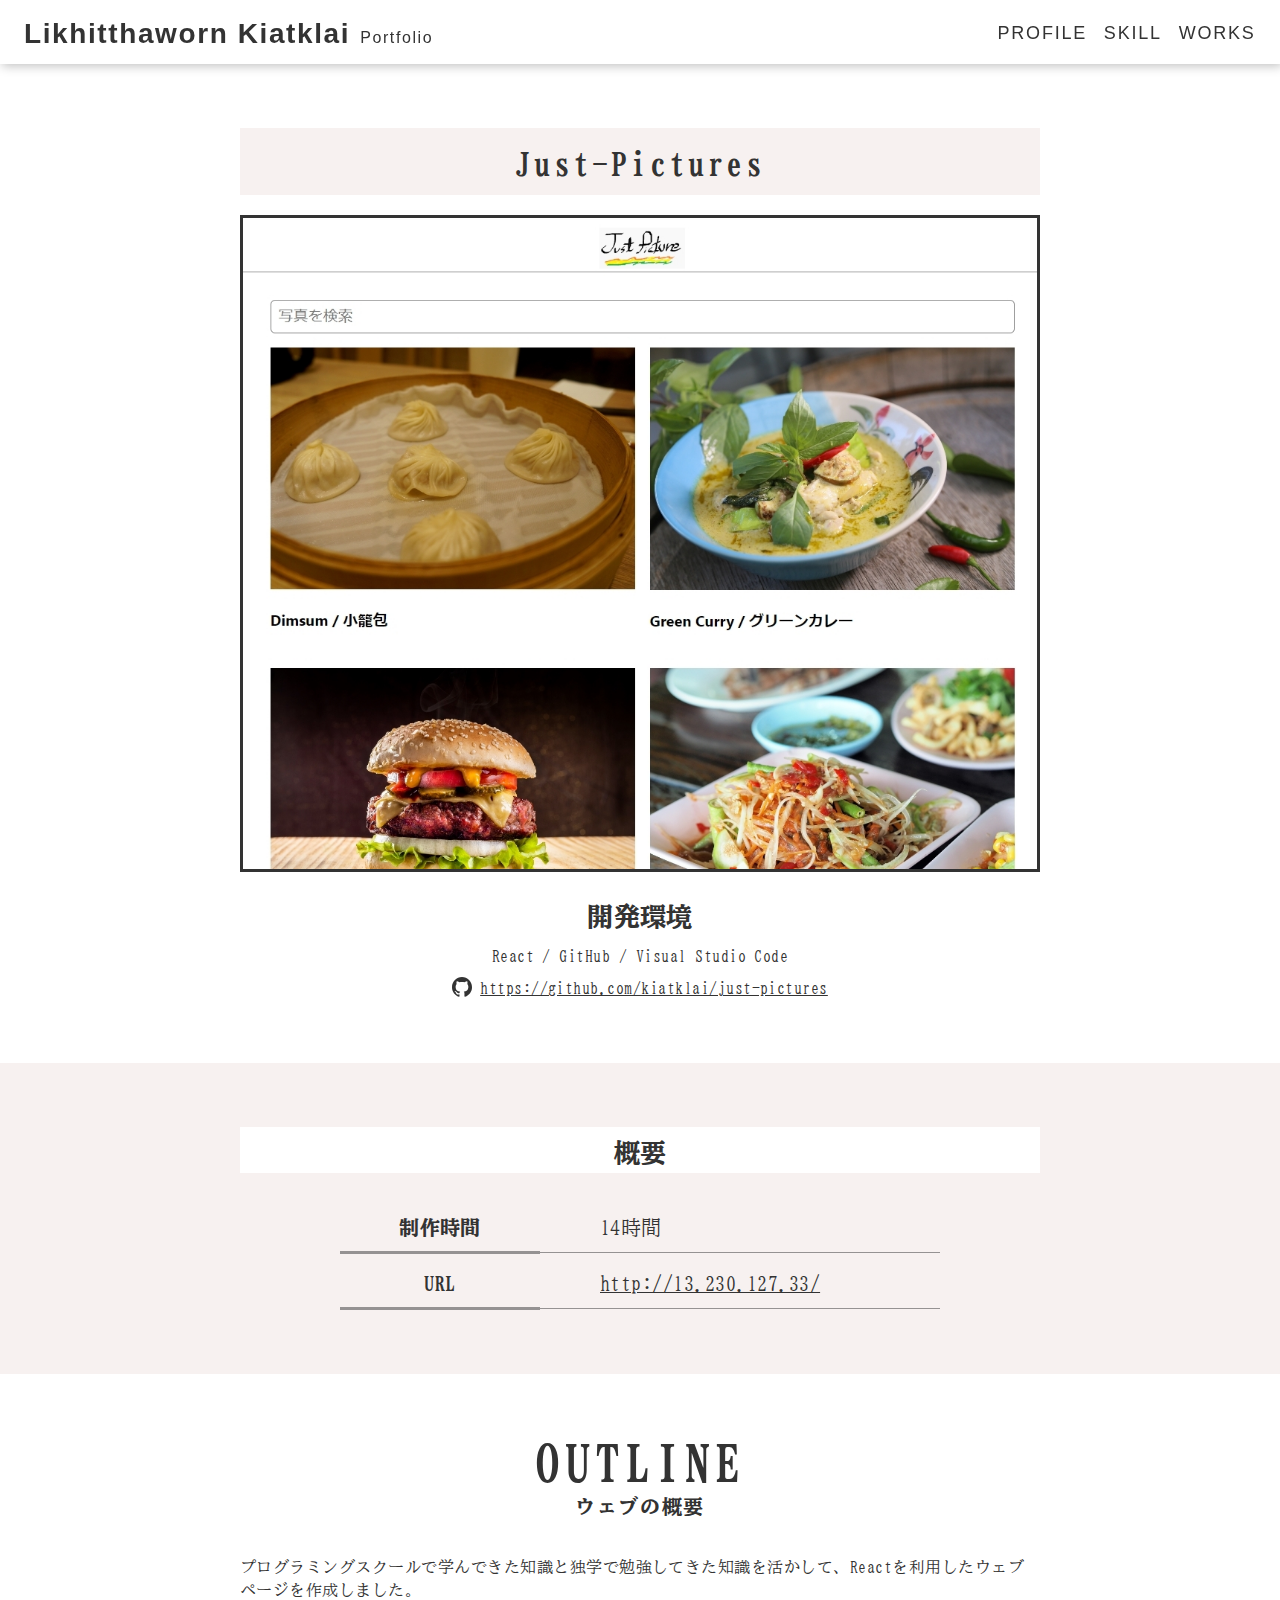
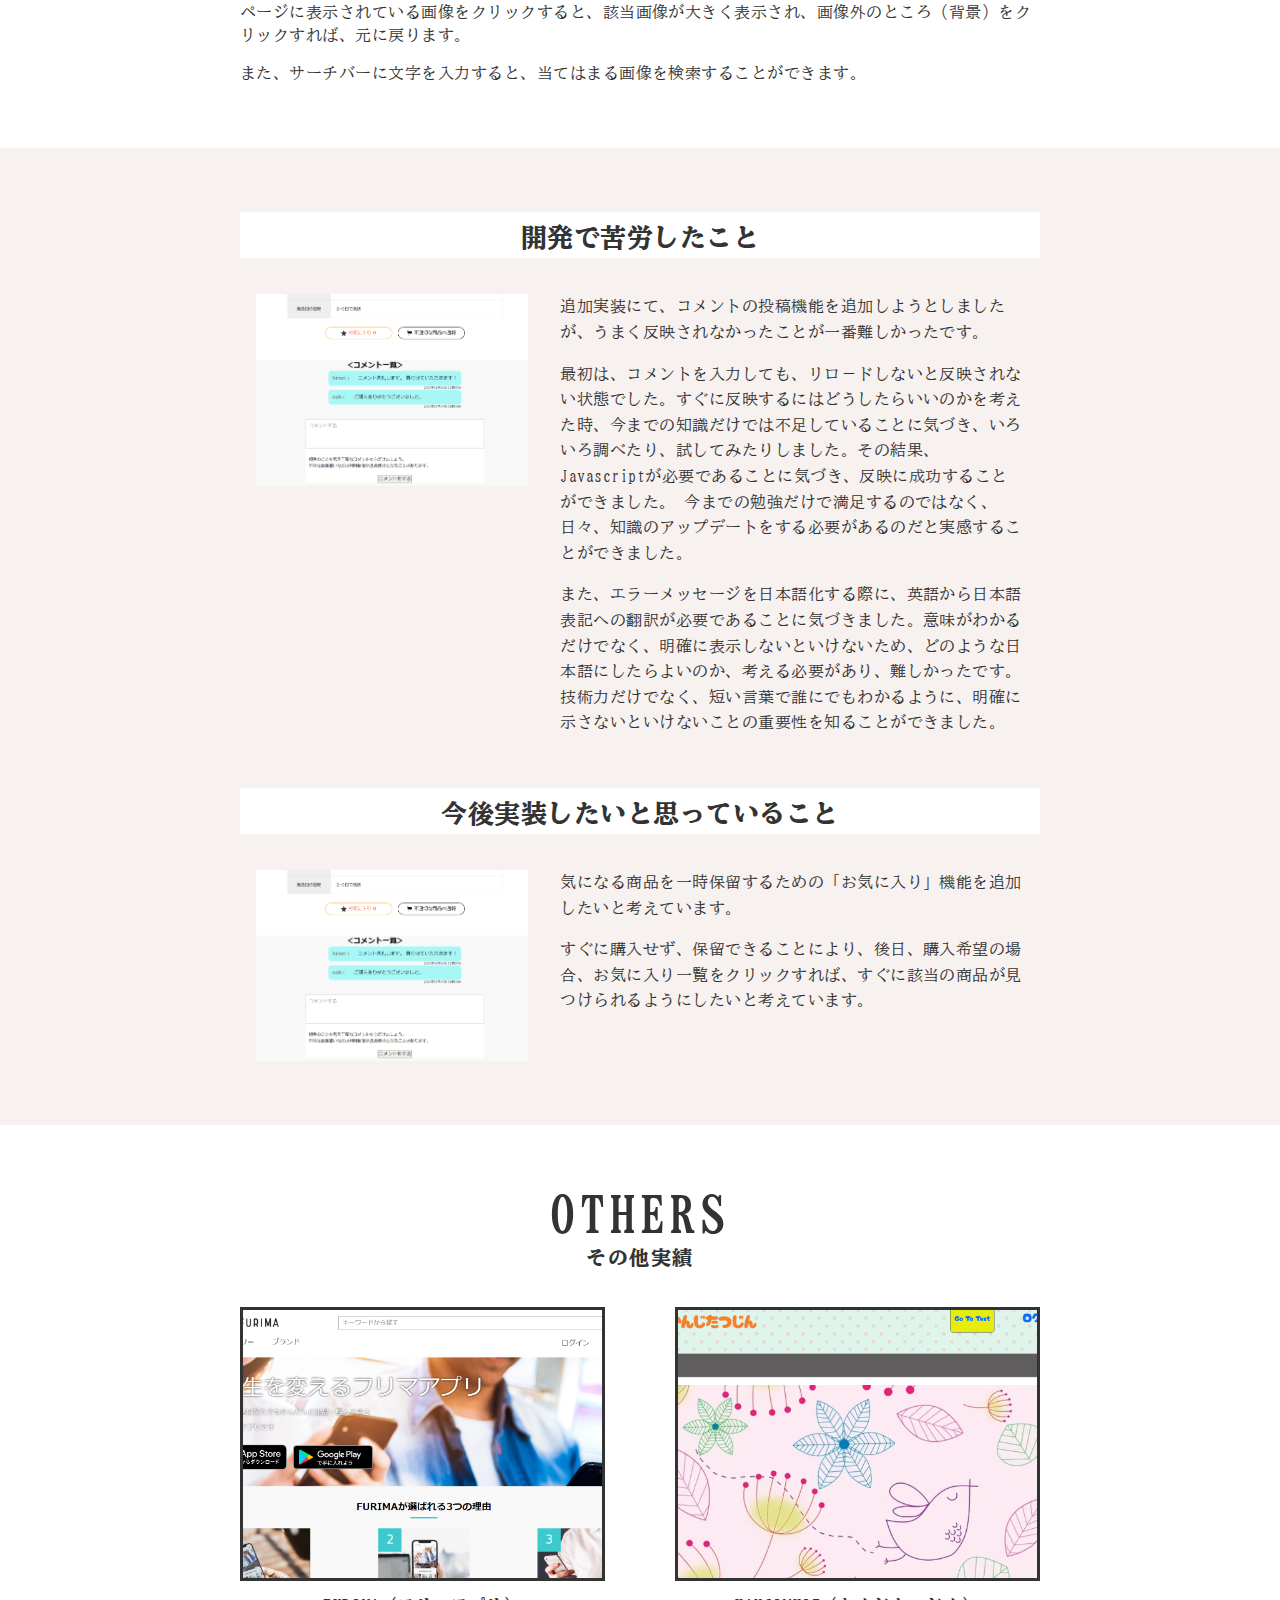
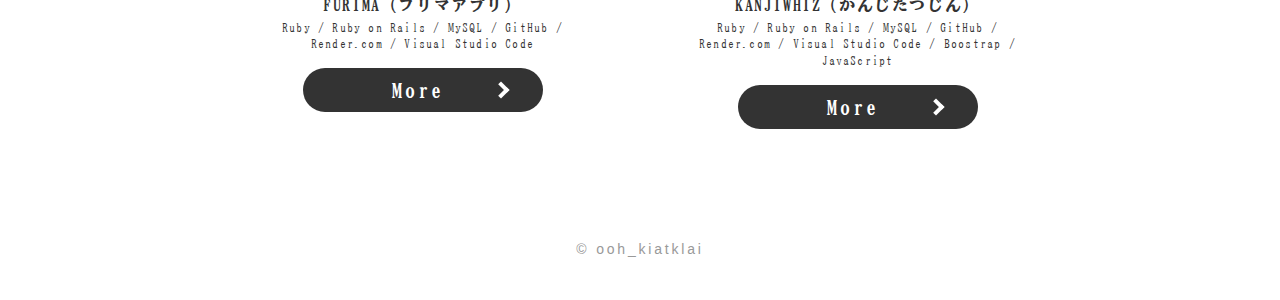
==== commit 387d7850: "内容修正1" ====
--- a/works/01.html
+++ b/works/01.html
@@ -2,10 +2,9 @@
 <html>
   <head>
     <meta charset="utf-8">
-    <title>FURIMA（フリマアプリ）</title>
+    <title>Just-Pictures</title>
     <meta name="viewport" content="width=device-width, initial-scale=1.0">
     <link rel="stylesheet" href="../css/style.css" />
-    <!-- <link href="https://fonts.googleapis.com/css2?family=Kaisei+Decol&display=swap" rel="stylesheet"> -->
     <link href="https://fonts.googleapis.com/css2?family=BIZ+UDMincho&display=swap" rel="stylesheet">
   </head>
   <body class="p-work">
@@ -32,15 +31,15 @@
     <main>
       <section class="p-work-firstview">
         <div class="section-inner">
-          <h2>FURIMA（フリマアプリ）</h2>
+          <h2>Just-Pictures</h2>
           <div class="p-work-firstview__pict obj-fit-img">
-            <img src="../images/furima.png" class="show-pc">
-            <img src="../images/furima.png" class="show-sp">
+            <img src="../images/just-pictures1.jpg" class="show-pc">
+            <img src="../images/just-pictures1.jpg" class="show-sp">
           </div>
           <div class="p-work-firstview__text-area">
             <h3 class="p-work-firstview__text-titile">開発環境</h3>
-            <p class="p-work-firstview__text">Ruby / Ruby on Rails / MySQL / GitHub / Render.com / Visual Studio Code </p>
-            <p class="p-work-firstview__text-link"><a href="https://github.com/kiatklai/furima-39440" target="_blank">https://github.com/kiatklai/furima-39440</a></p>
+            <p class="p-work-firstview__text">React / GitHub / Visual Studio Code </p>
+            <p class="p-work-firstview__text-link"><a href="https://github.com/kiatklai/just-pictures" target="_blank">https://github.com/kiatklai/just-pictures</a></p>
           </div>
         </div>
       </section>
@@ -52,48 +51,11 @@
               <table class="p-work-summary__item-table">
                 <tr>
                   <th>制作時間</th>
-                  <td>140時間</td>
+                  <td>14時間</td>
                 </tr>
                 <tr>
                   <th>URL</th>
                   <td><a href="http://13.230.127.33/" target="_blank">http://13.230.127.33/</a></td>
-                </tr>
-                <tr>
-                  <th>ID</th>
-                  <td>admin</td>
-                </tr>
-                <tr>
-                  <th>PASS</th>
-                  <td>6789</td>
-                </tr>
-              </table>
-            </li>
-            <li class="p-work-summary__item">
-              <h3>動作テスト</h3>
-              <h4>購入テスト用アカウント</h4>
-              <table class="p-work-summary__item-table">
-                <tr>
-                  <th>mail</th>
-                  <td>buyer@test</td>
-                </tr>
-                <tr>
-                  <th>PASS</th>
-                  <td>k456789</td>
-                </tr>
-              </table>
-              <h4>購入テスト用カード情報</h4>
-              <table class="p-work-summary__item-table">
-                <tr>
-                  <th>番号</th>
-                  <td>4242424242424242</td>
-                </tr>
-                <tr>
-                  <th>期限</th>
-                  <td>05/26</td>
-                </tr>
-                <tr>
-                  <th>CVC</th>
-                  <td>123</td>
                 </tr>
               </table>
             </li>
@@ -103,17 +65,17 @@
       <section class="p-work-outline">
         <div class="section-inner">
           <div class="heading">
-            <h2>OUTLINE<span>アプリケーションの概要</span></h2>
+            <h2>OUTLINE<span>ウェブの概要</span></h2>
           </div>
           <div class="contents">
             <div class="p-work-outline__text">
               <p>
-                プログラミングスクールの最終課題制作としてフリーマーケットのアプリケーションを作成しました。
+                プログラミングスクールで学んできた知識と独学で勉強してきた知識を活かして、Reactを利用したウェブページを作成しました。
                 <br>
-                ユーザーを登録すると商品を出品できるようになります。自身が出品した商品は、編集と削除をすることができます。他のユーザーが出品した商品は、クレジットカードを用いて購入することができます。
+                ページに表示されている画像をクリックすると、該当画像が大きく表示され、画像外のところ（背景）をクリックすれば、元に戻ります。
               </p>
               <p>
-                クレジットカード購入機能については、PAY.JPが提供しているAPIを使用しています。
+                また、サーチバーに文字を入力すると、当てはまる画像を検索することができます。
               </p>
             </div>
           </div>
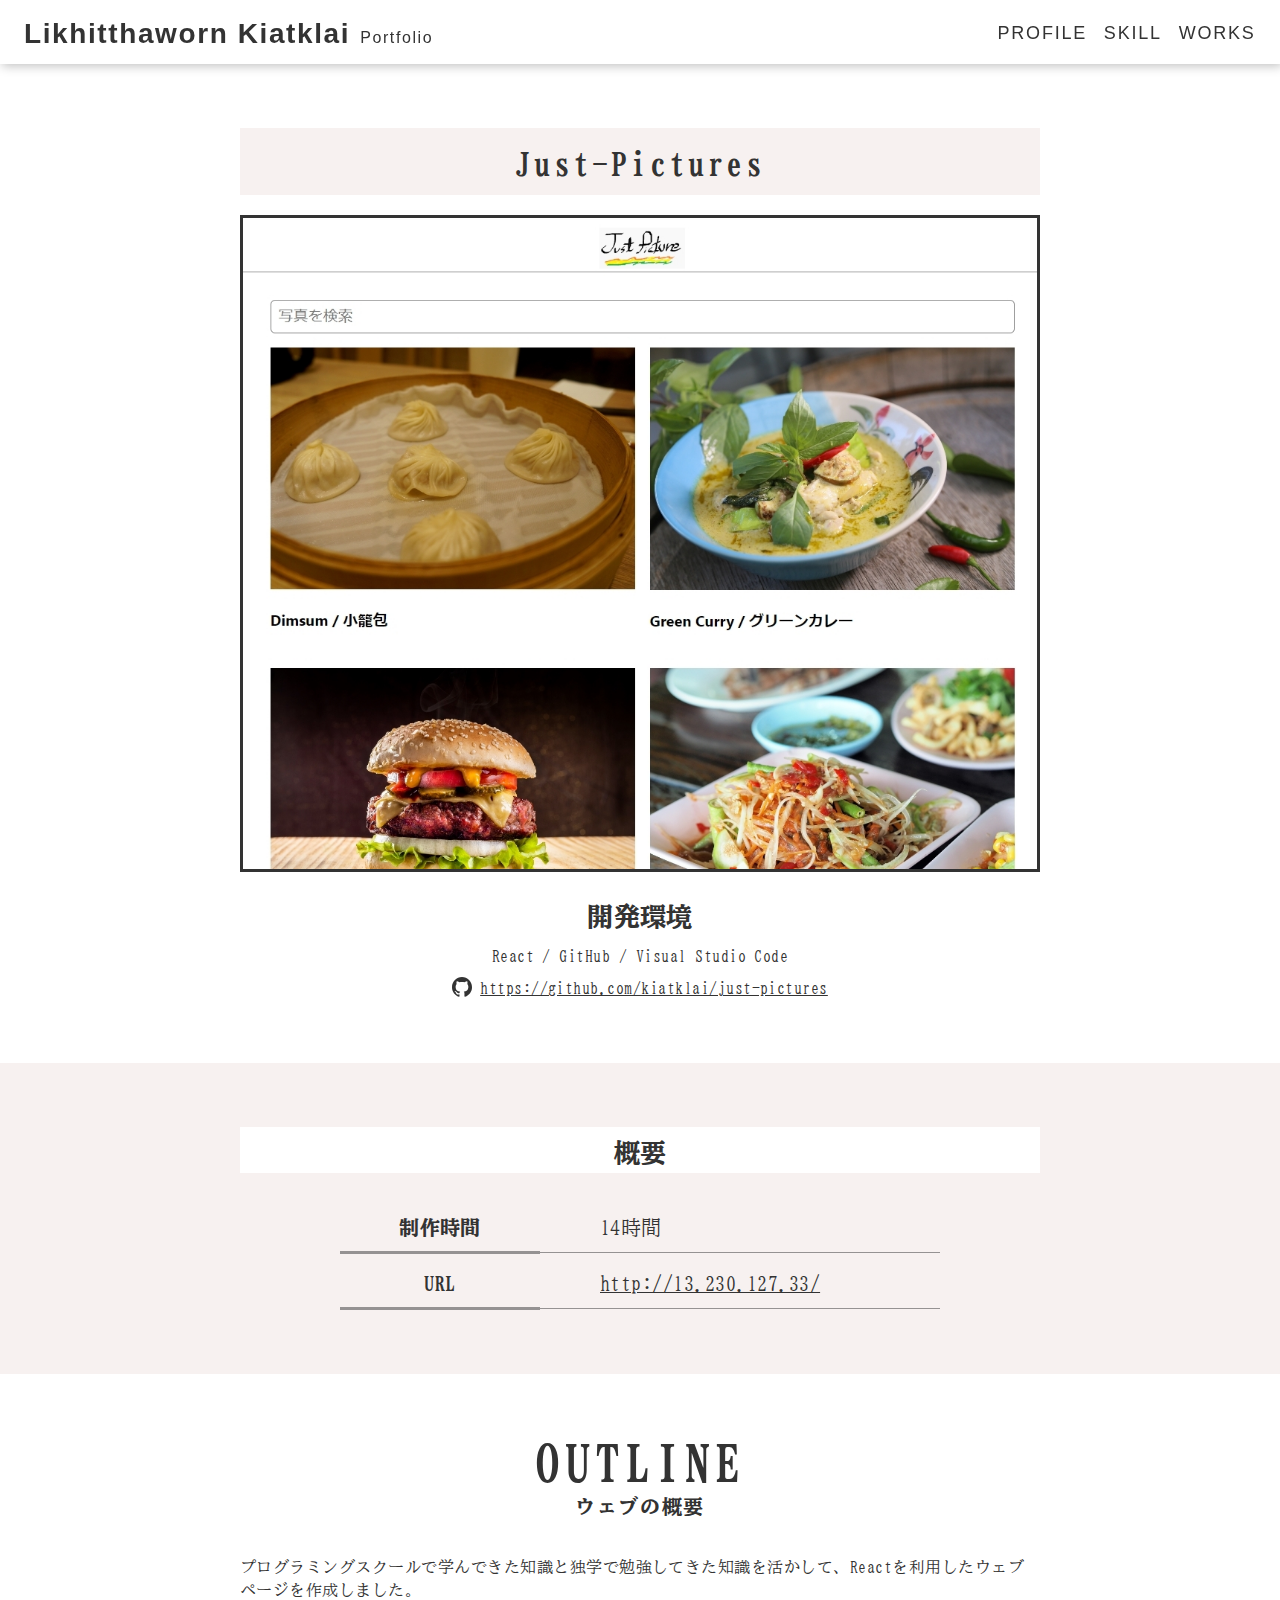
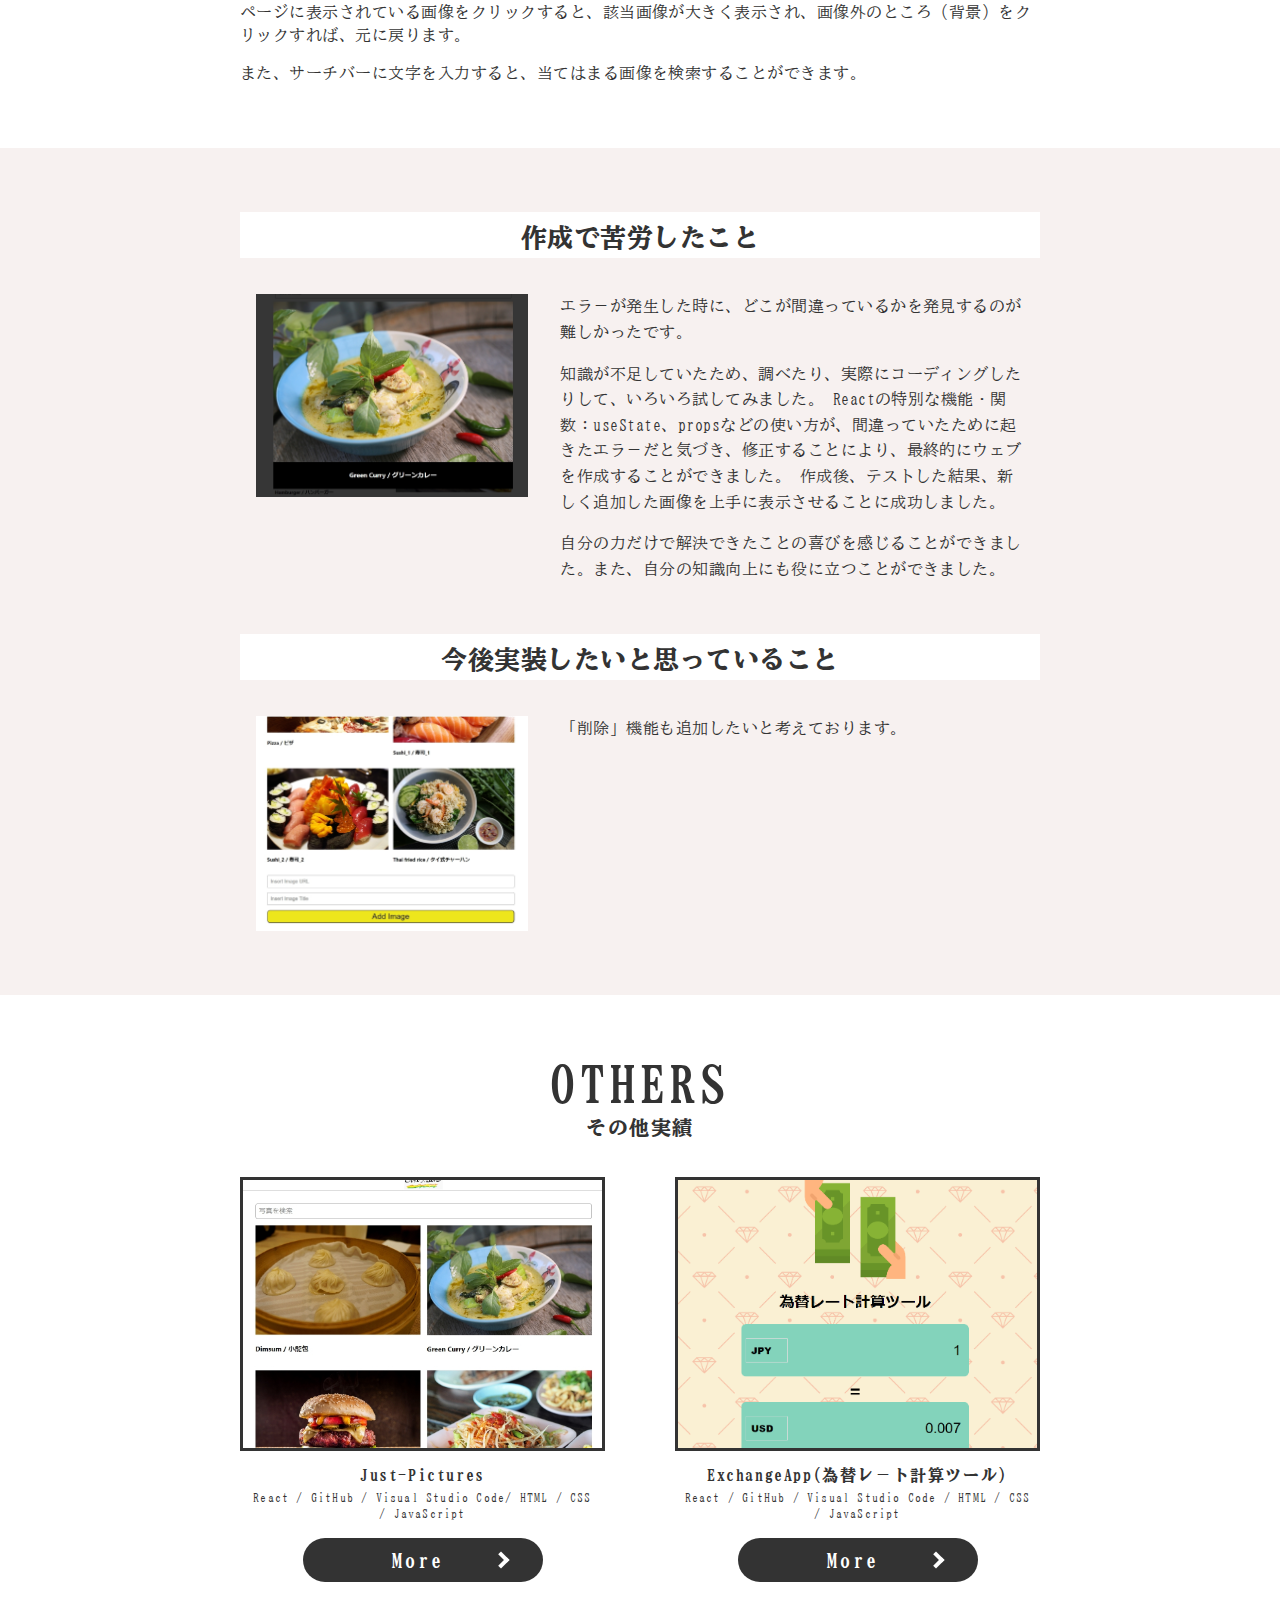
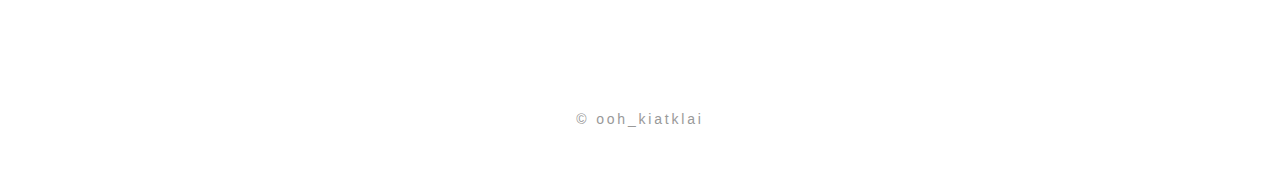
==== commit 3363ac8a: "内容修正2" ====
--- a/works/01.html
+++ b/works/01.html
@@ -85,21 +85,22 @@
         <div class="section-inner">
           <ul class="p-work-about__list">
             <li class="p-work-about__item">
-              <h3>開発で苦労したこと</h3>
+              <h3>作成で苦労したこと</h3>
               <div class="p-work-about__item-block p-work-about__item-block-2column">
                 <div class="p-work-about__item-block-pict obj-fit-img">
-                  <img src="../images/furima2.png">
+                  <img src="../images/just-pictures2.jpg">
                 </div>
                 <div class="p-work-about__item-block-text">
                   <p>
-                    追加実装にて、コメントの投稿機能を追加しようとしましたが、うまく反映されなかったことが一番難しかったです。
+                    エラ－が発生した時に、どこが間違っているかを発見するのが難しかったです。
                   </p>
                   <p>
-                    最初は、コメントを入力しても、リロ－ドしないと反映されない状態でした。すぐに反映するにはどうしたらいいのかを考えた時、今までの知識だけでは不足していることに気づき、いろいろ調べたり、試してみたりしました。その結果、Javascriptが必要であることに気づき、反映に成功することができました。
-                    今までの勉強だけで満足するのではなく、日々、知識のアップデートをする必要があるのだと実感することができました。
+                    知識が不足していたため、調べたり、実際にコーディングしたりして、いろいろ試してみました。
+                    Reactの特別な機能・関数：useState、propsなどの使い方が、間違っていたために起きたエラ－だと気づき、修正することにより、最終的にウェブを作成することができました。
+                    作成後、テストした結果、新しく追加した画像を上手に表示させることに成功しました。
                   </p>
                   <p>
-                    また、エラーメッセージを日本語化する際に、英語から日本語表記への翻訳が必要であることに気づきました。意味がわかるだけでなく、明確に表示しないといけないため、どのような日本語にしたらよいのか、考える必要があり、難しかったです。技術力だけでなく、短い言葉で誰にでもわかるように、明確に示さないといけないことの重要性を知ることができました。
+                    自分の力だけで解決できたことの喜びを感じることができました。また、自分の知識向上にも役に立つことができました。
                   </p>
                 </div>
               </div>
@@ -108,15 +109,13 @@
               <h3>今後実装したいと思っていること</h3>
               <div class="p-work-about__item-block p-work-about__item-block-2column">
                 <div class="p-work-about__item-block-pict obj-fit-img">
-                  <img src="../images/furima2.png">
+                  <img src="../images/just-pictures_add.jpg">
                 </div>
                 <div class="p-work-about__item-block-text">
                   <p>
-                    気になる商品を一時保留するための「お気に入り」機能を追加したいと考えています。
+                    「削除」機能も追加したいと考えております。
                   </p>
-                  <p>
-                    すぐに購入せず、保留できることにより、後日、購入希望の場合、お気に入り一覧をクリックすれば、すぐに該当の商品が見つけられるようにしたいと考えています。
-                  </p>
+        
                 </div>
               </div>
             </li>
@@ -132,11 +131,11 @@
             <ul class="p-work-others__list">
               <li class="p-work-others__item">
                 <div class="p-work-others__item-pict">
-                  <a href="01.html" style="background-image:url('../images/furima.png');"></a>
+                  <a href="01.html" style="background-image:url('../images/just-pictures1.jpg');"></a>
                 </div>
                 <div class="p-work-others__item-text-block">
-                  <h3>FURIMA（フリマアプリ）</h3>
-                  <p>Ruby / Ruby on Rails / MySQL / GitHub / Render.com / Visual Studio Code</p>
+                  <h3>Just-Pictures</h3>
+                  <p>React / GitHub / Visual Studio Code/ HTML / CSS / JavaScript</p>
                 </div>
                 <div class="p-work-others__item-btn-block">
                   <a href="01.html" class="button">More</a>
@@ -144,11 +143,11 @@
               </li>
               <li class="p-work-others__item">
                 <div class="p-work-others__item-pict">
-                  <a href="02.html" style="background-image:url('../images/kanjiwhiz1.png');"></a>
+                  <a href="02.html" style="background-image:url('../images/exchangeApp1.png');"></a>
                 </div>
                 <div class="p-work-others__item-text-block">
-                  <h3>KANJIWHIZ（かんじたつじん）</h3>
-                  <p>Ruby / Ruby on Rails / MySQL / GitHub / Render.com / Visual Studio Code / Boostrap / JavaScript</p>
+                  <h3>ExchangeApp(為替レ－ト計算ツール)</h3>
+                  <p>React / GitHub  / Visual Studio Code / HTML / CSS / JavaScript</p>
                 </div>
                 <div class="p-work-others__item-btn-block">
                   <a href="02.html" class="button">More</a>
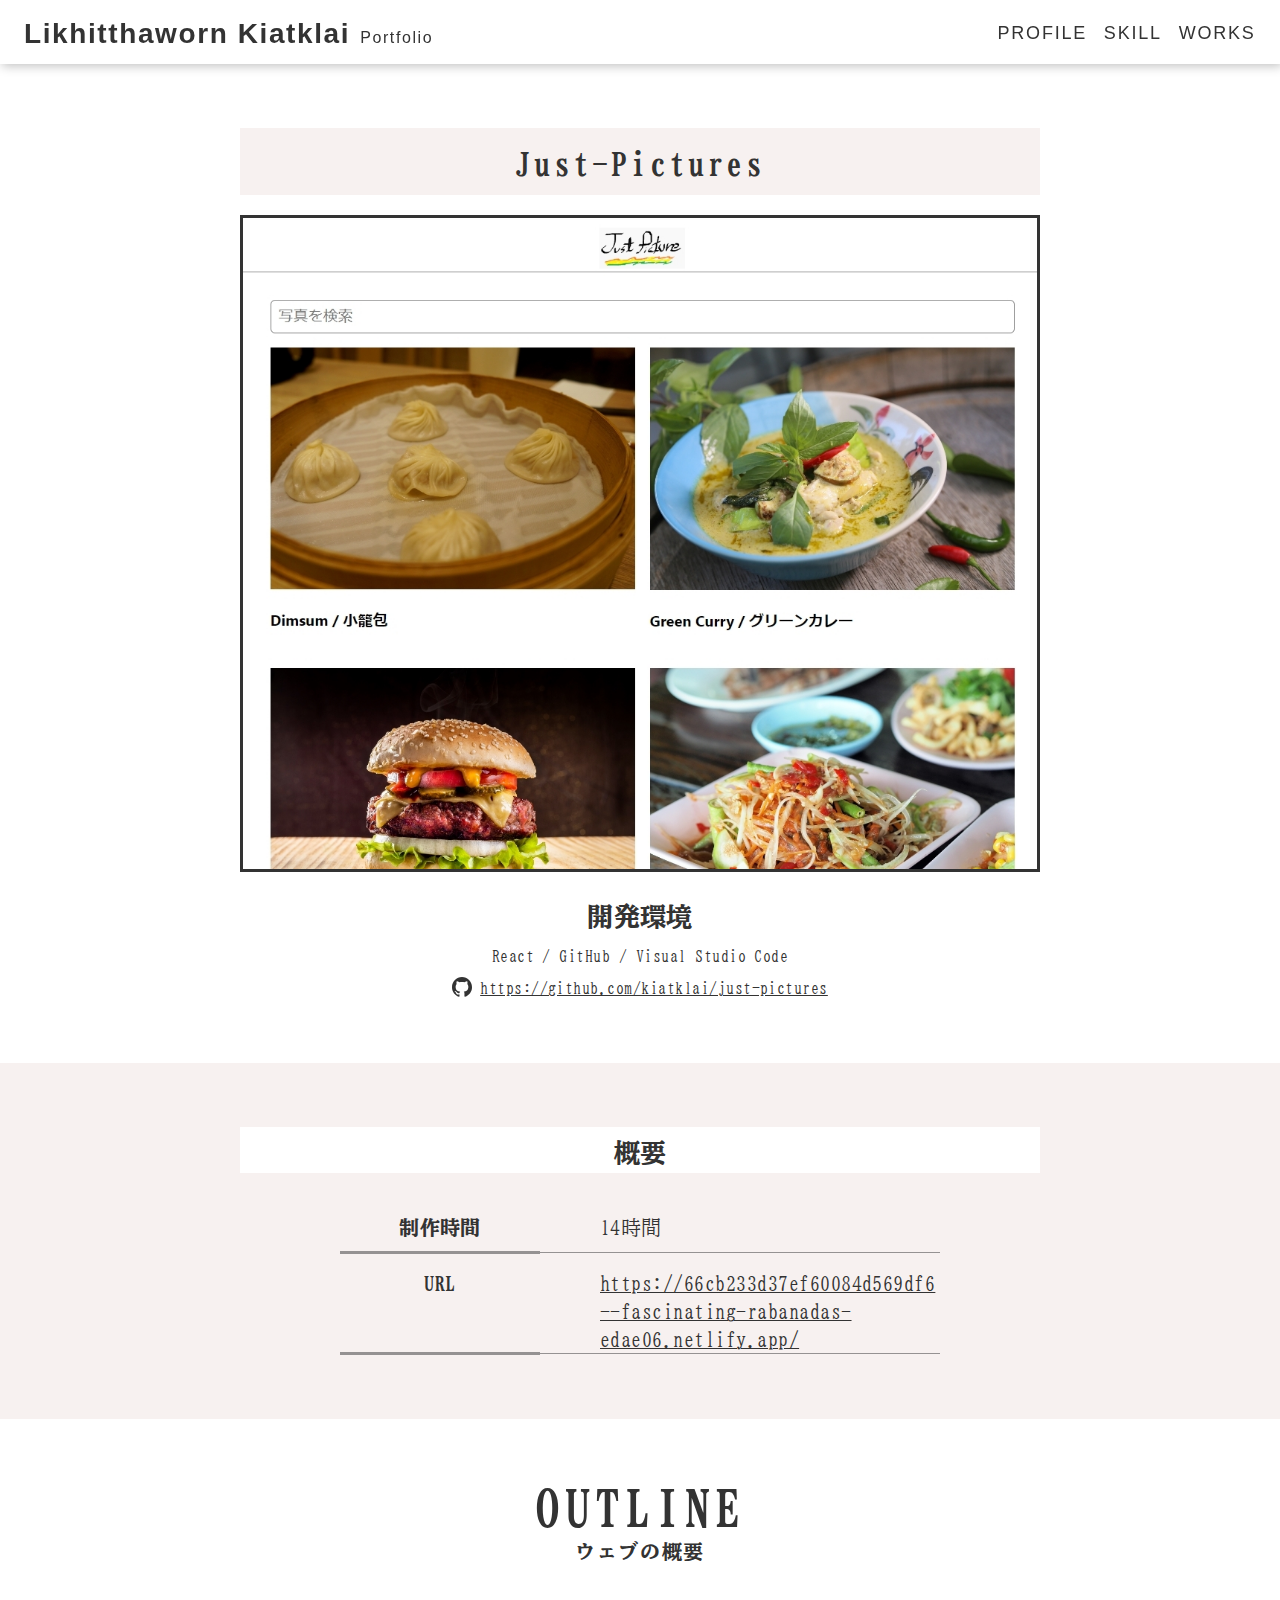
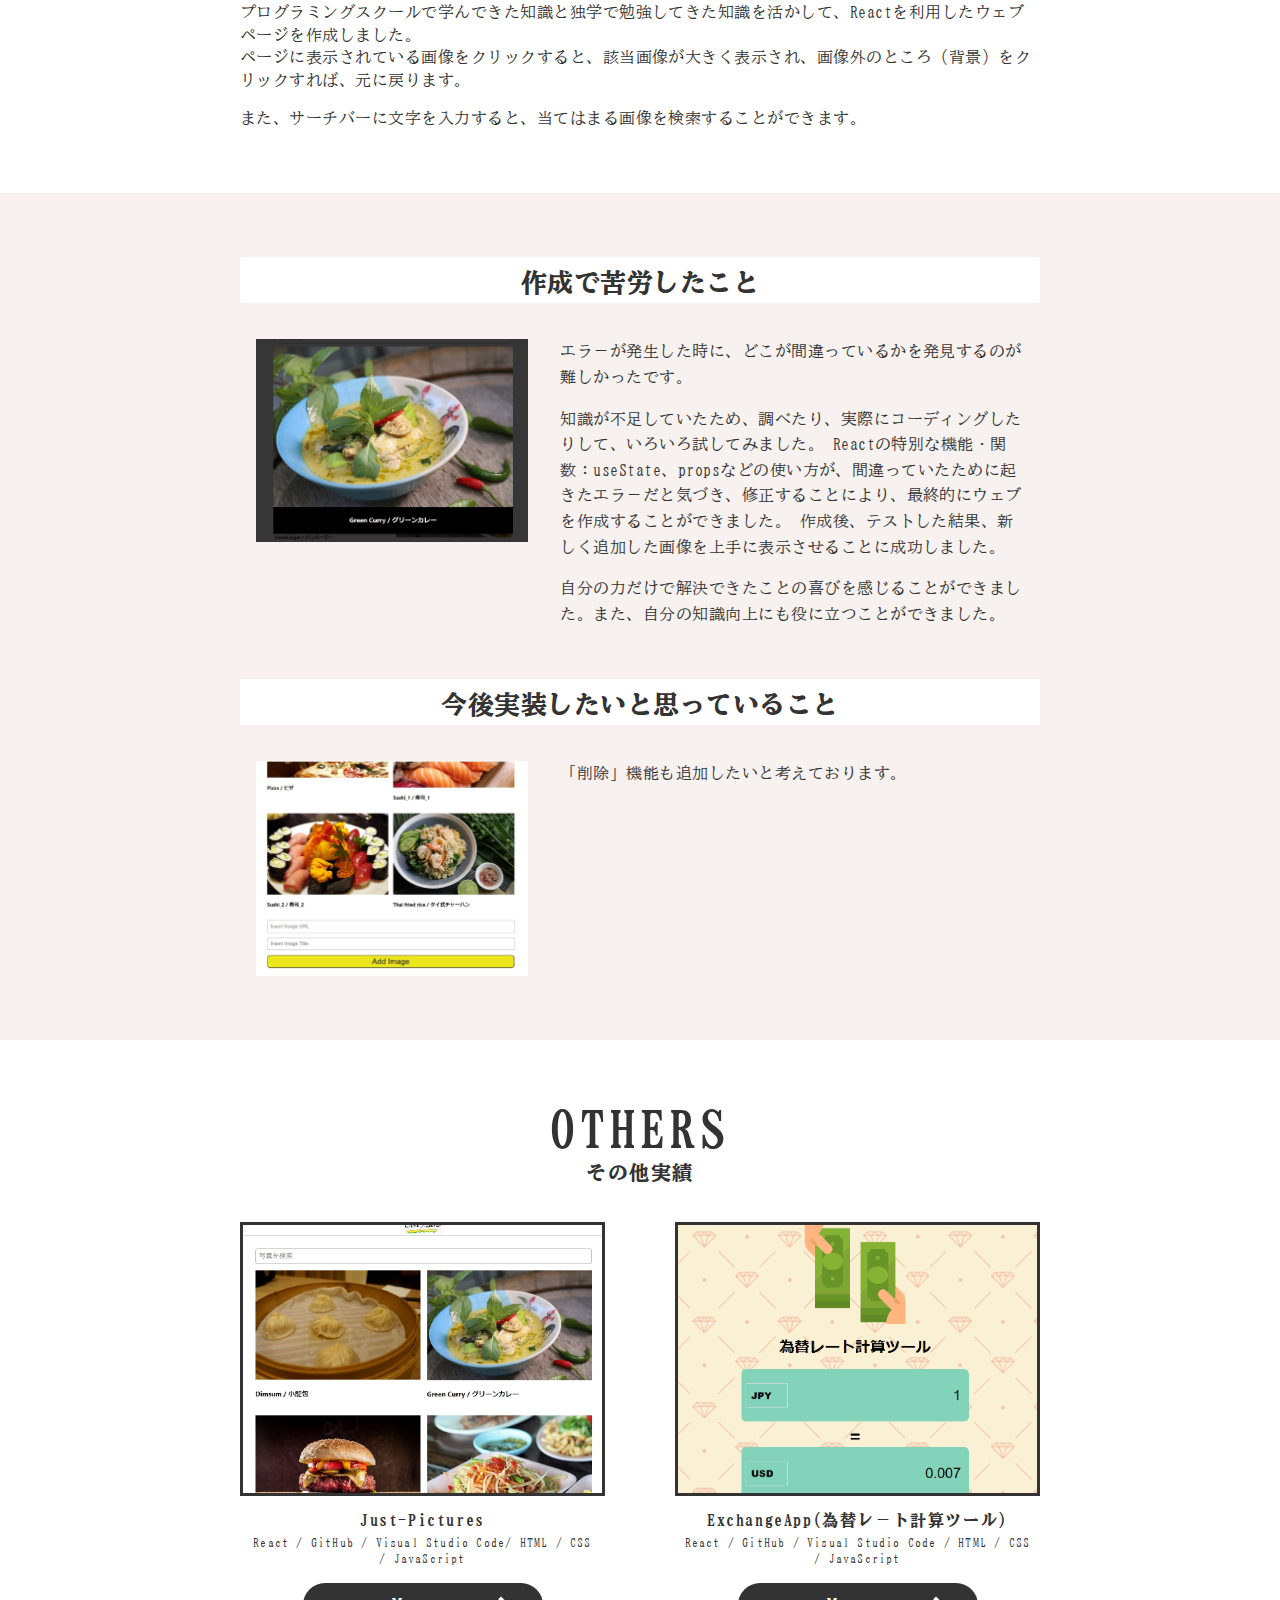
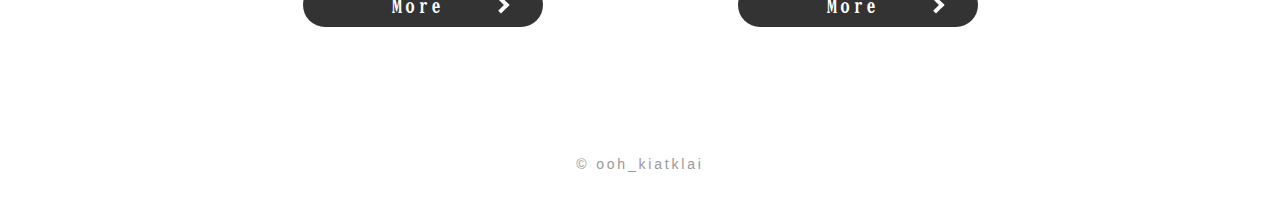
==== commit eeeaef2f: "URL変更" ====
--- a/works/01.html
+++ b/works/01.html
@@ -55,7 +55,7 @@
                 </tr>
                 <tr>
                   <th>URL</th>
-                  <td><a href="http://13.230.127.33/" target="_blank">http://13.230.127.33/</a></td>
+                  <td><a href="https://66cb233d37ef60084d569df6--fascinating-rabanadas-edae06.netlify.app/" target="_blank">https://66cb233d37ef60084d569df6--fascinating-rabanadas-edae06.netlify.app/</a></td>
                 </tr>
               </table>
             </li>
